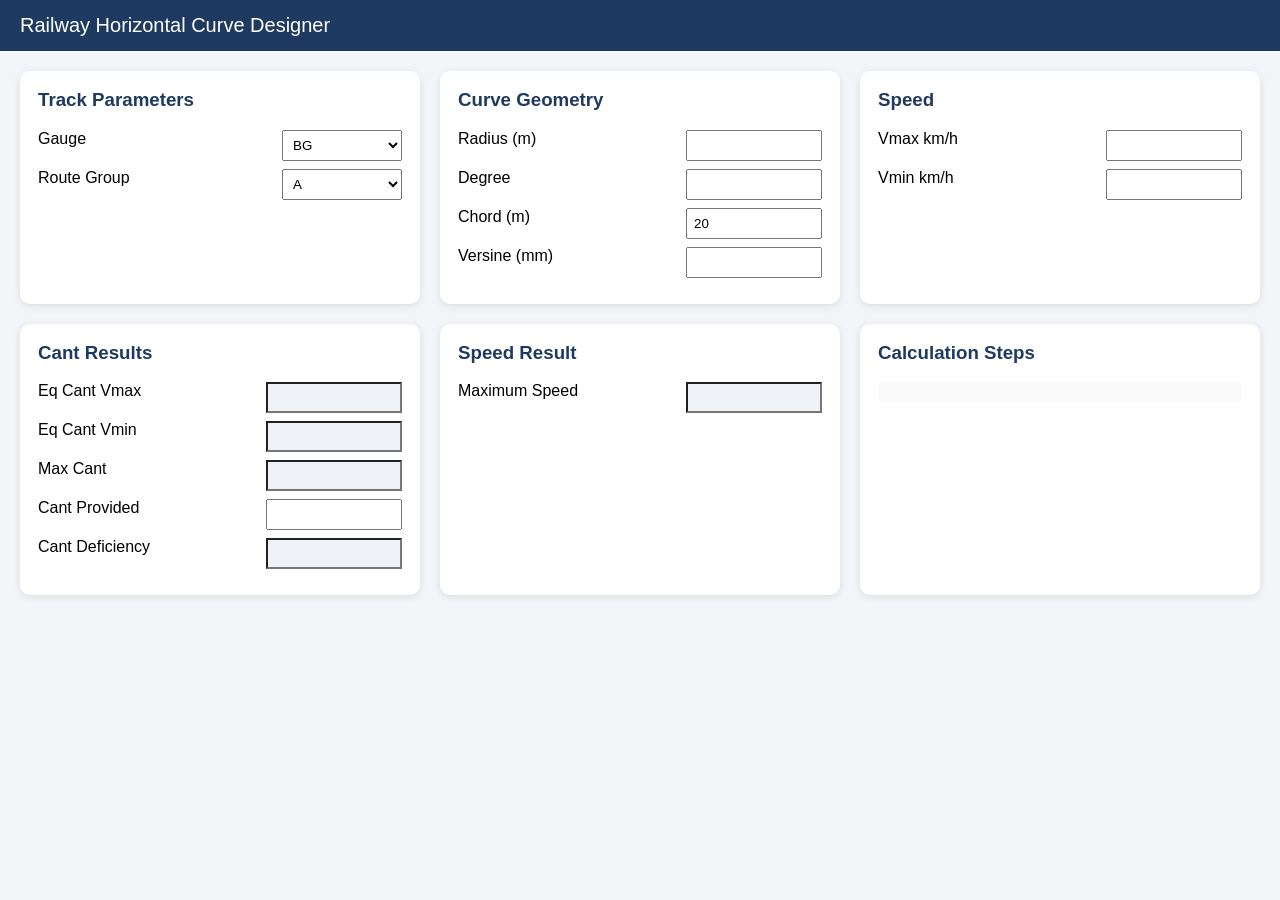
==== index.html @ 00f7ad14 "Update index.html" ====
<!DOCTYPE html>
<html>
<head>

<meta charset="UTF-8">
<meta name="viewport" content="width=device-width,initial-scale=1">

<title>Horizontal Curve Designer</title>

<style>

body{
font-family:Segoe UI,Arial;
background:#f3f5f9;
margin:0;
}

header{
background:#1f3a60;
color:white;
padding:14px 20px;
font-size:20px;
}

.container{
padding:20px;
display:grid;
grid-template-columns:repeat(auto-fit,minmax(320px,1fr));
gap:20px;
}

.card{
background:white;
padding:18px;
border-radius:10px;
box-shadow:0 2px 8px rgba(0,0,0,0.1);
}

h3{
margin-top:0;
color:#1f3a60;
}

.row{
display:flex;
justify-content:space-between;
margin-bottom:8px;
gap:10px;
}

input,select{
padding:6px;
width:120px;
}

input[readonly]{
background:#eef1f6;
}

.error{
color:#d63031;
font-size:13px;
}

.warning{
color:#e67e22;
font-size:13px;
}

.steps{
font-family:Consolas;
font-size:13px;
background:#fafafa;
padding:10px;
border-radius:6px;
white-space:pre-line;
}

</style>

</head>


<body>

<header>
Railway Horizontal Curve Designer
</header>

<div class="container">

<!-- INPUTS -->

<div class="card">

<h3>Track Parameters</h3>

<div class="row">
<label>Gauge</label>

<select id="gauge">
<option value="1750">BG</option>
<option value="1000">MG</option>
<option value="762">NG</option>
</select>
</div>

<div class="row">
<label>Route Group</label>

<select id="group">
<option>A</option>
<option>B</option>
<option>C</option>
<option>D</option>
<option>E</option>
</select>
</div>

</div>



<div class="card">

<h3>Curve Geometry</h3>

<div class="row">
<label>Radius (m)</label>
<input id="radius">
</div>

<div class="row">
<label>Degree</label>
<input id="degree">
</div>

<div class="row">
<label>Chord (m)</label>
<input id="chord" value="20">
</div>

<div class="row">
<label>Versine (mm)</label>
<input id="versine">
</div>

<div id="geometry_error" class="error"></div>

</div>



<div class="card">

<h3>Speed</h3>

<div class="row">
<label>Vmax km/h</label>
<input id="vmax">
</div>

<div class="row">
<label>Vmin km/h</label>
<input id="vmin">
</div>

</div>



<div class="card">

<h3>Cant Results</h3>

<div class="row">
<label>Eq Cant Vmax</label>
<input id="cant_vmax" readonly>
</div>

<div class="row">
<label>Eq Cant Vmin</label>
<input id="cant_vmin" readonly>
</div>

<div class="row">
<label>Max Cant</label>
<input id="cant_max" readonly>
</div>

<div class="row">
<label>Cant Provided</label>
<input id="cant_provided">
</div>

<div class="row">
<label>Cant Deficiency</label>
<input id="cant_def" readonly>
</div>

<div id="cant_warning" class="warning"></div>

</div>



<div class="card">

<h3>Speed Result</h3>

<div class="row">
<label>Maximum Speed</label>
<input id="speed" readonly>
</div>

</div>



<div class="card">

<h3>Calculation Steps</h3>

<div class="steps" id="steps"></div>

</div>


</div>



<script>


const fields=["radius","degree","versine","vmax","vmin","cant_provided"]

fields.forEach(id=>{

document.getElementById(id).addEventListener("input",calculate)

})


function calculate(){

let R=parseFloat(radius.value)
let V=parseFloat(versine.value)
let C=parseFloat(chord.value)
let vmax_val=parseFloat(vmax.value)
let vmin_val=parseFloat(vmin.value)
let gauge=parseFloat(gauge_select())
let group=document.getElementById("group").value

let step_text=""

geometry_error.innerHTML=""
cant_warning.innerHTML=""



if(!R && V){

R=(125*C*C)/V
radius.value=R.toFixed(2)

step_text+=`
Radius from versine

R = 125 C² / V
R = 125 × ${C}² / ${V}

R = ${R.toFixed(2)} m
`
}



if(R && !V){

V=(125*C*C)/R
versine.value=V.toFixed(2)

step_text+=`
Versine from radius

V = 125 C² / R

V = ${V.toFixed(2)} mm
`
}



if(R){

let D=1750/R
degree.value=D.toFixed(3)

step_text+=`

Degree of curve

D = 1750 / R

D = ${D.toFixed(3)}°
`

}



if(R && vmax_val){

let cant1=(vmax_val*vmax_val*gauge)/(127*R)

cant_vmax.value=cant1.toFixed(2)

step_text+=`

Cant for Vmax

C = V²G / 127R

C = (${vmax_val}² × ${gauge}) / (127 × ${R})

C = ${cant1.toFixed(2)} mm
`

}



if(R && vmin_val){

let cant2=(vmin_val*vmin_val*gauge)/(127*R)

cant_vmin.value=cant2.toFixed(2)

}



let maxcant=(group=="A"||group=="B")?185:165

cant_max.value=maxcant



let provided=parseFloat(cant_provided.value)

if(provided){

let deficiency=(cant_vmax.value-provided)

cant_def.value=deficiency.toFixed(2)

if(deficiency>100){

cant_warning.innerHTML="Cant deficiency exceeds 100 mm"

}

}



if(R && provided){

let speed_calc=Math.sqrt((provided+100)*R*0.27)

speed.value=speed_calc.toFixed(2)

}



steps.innerText=step_text

}



function gauge_select(){

return document.getElementById("gauge").value

}

</script>


</body>
</html>
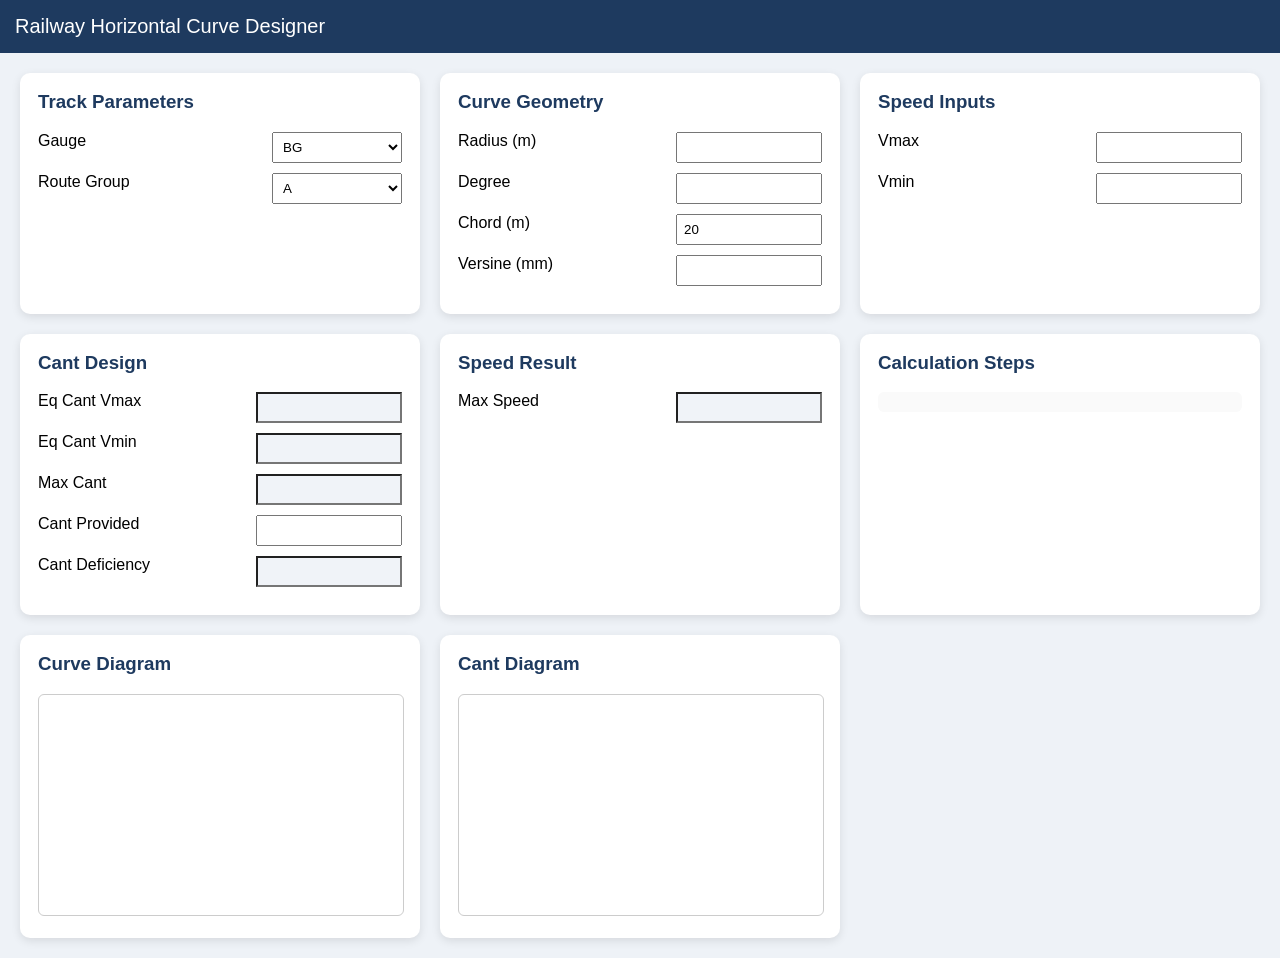
==== commit e5eb56ae: "Update index.html" ====
--- a/index.html
+++ b/index.html
@@ -1,5 +1,6 @@
 <!DOCTYPE html>
 <html>
+
 <head>
 
 <meta charset="UTF-8">
@@ -11,21 +12,21 @@
 
 body{
 font-family:Segoe UI,Arial;
-background:#f3f5f9;
 margin:0;
+background:#eef2f7;
 }
 
 header{
-background:#1f3a60;
+background:#1e3a5f;
 color:white;
-padding:14px 20px;
+padding:15px;
 font-size:20px;
 }
 
 .container{
 padding:20px;
 display:grid;
-grid-template-columns:repeat(auto-fit,minmax(320px,1fr));
+grid-template-columns:repeat(auto-fit,minmax(340px,1fr));
 gap:20px;
 }
 
@@ -33,28 +34,28 @@
 background:white;
 padding:18px;
 border-radius:10px;
-box-shadow:0 2px 8px rgba(0,0,0,0.1);
+box-shadow:0 3px 10px rgba(0,0,0,0.1);
 }
 
 h3{
 margin-top:0;
-color:#1f3a60;
+color:#1e3a5f;
 }
 
 .row{
 display:flex;
 justify-content:space-between;
-margin-bottom:8px;
+margin-bottom:10px;
 gap:10px;
 }
 
 input,select{
 padding:6px;
-width:120px;
+width:130px;
 }
 
 input[readonly]{
-background:#eef1f6;
+background:#f0f3f8;
 }
 
 .error{
@@ -68,18 +69,24 @@
 }
 
 .steps{
-font-family:Consolas;
-font-size:13px;
 background:#fafafa;
 padding:10px;
 border-radius:6px;
+font-family:Consolas;
+font-size:13px;
 white-space:pre-line;
 }
 
+canvas{
+width:100%;
+height:220px;
+border:1px solid #ccc;
+border-radius:6px;
+}
+
 </style>
 
 </head>
-
 
 <body>
 
@@ -89,7 +96,7 @@
 
 <div class="container">
 
-<!-- INPUTS -->
+<!-- PARAMETERS -->
 
 <div class="card">
 
@@ -97,7 +104,6 @@
 
 <div class="row">
 <label>Gauge</label>
-
 <select id="gauge">
 <option value="1750">BG</option>
 <option value="1000">MG</option>
@@ -107,7 +113,6 @@
 
 <div class="row">
 <label>Route Group</label>
-
 <select id="group">
 <option>A</option>
 <option>B</option>
@@ -120,6 +125,7 @@
 </div>
 
 
+<!-- GEOMETRY -->
 
 <div class="card">
 
@@ -150,28 +156,30 @@
 </div>
 
 
-
-<div class="card">
-
-<h3>Speed</h3>
-
-<div class="row">
-<label>Vmax km/h</label>
+<!-- SPEED -->
+
+<div class="card">
+
+<h3>Speed Inputs</h3>
+
+<div class="row">
+<label>Vmax</label>
 <input id="vmax">
 </div>
 
 <div class="row">
-<label>Vmin km/h</label>
+<label>Vmin</label>
 <input id="vmin">
 </div>
 
 </div>
 
 
-
-<div class="card">
-
-<h3>Cant Results</h3>
+<!-- CANT -->
+
+<div class="card">
+
+<h3>Cant Design</h3>
 
 <div class="row">
 <label>Eq Cant Vmax</label>
@@ -203,42 +211,62 @@
 </div>
 
 
+<!-- SPEED RESULT -->
 
 <div class="card">
 
 <h3>Speed Result</h3>
 
 <div class="row">
-<label>Maximum Speed</label>
+<label>Max Speed</label>
 <input id="speed" readonly>
 </div>
 
 </div>
 
 
+<!-- STEPS -->
 
 <div class="card">
 
 <h3>Calculation Steps</h3>
 
-<div class="steps" id="steps"></div>
-
-</div>
-
-
-</div>
-
+<div id="steps" class="steps"></div>
+
+</div>
+
+
+<!-- CURVE GRAPH -->
+
+<div class="card">
+
+<h3>Curve Diagram</h3>
+
+<canvas id="curveChart"></canvas>
+
+</div>
+
+
+<!-- CANT GRAPH -->
+
+<div class="card">
+
+<h3>Cant Diagram</h3>
+
+<canvas id="cantChart"></canvas>
+
+</div>
+
+
+</div>
 
 
 <script>
 
-
-const fields=["radius","degree","versine","vmax","vmin","cant_provided"]
-
-fields.forEach(id=>{
-
+const inputs=["radius","degree","versine","vmax","vmin","cant_provided"]
+
+inputs.forEach(id=>{
 document.getElementById(id).addEventListener("input",calculate)
-
 })
 
 
@@ -249,110 +277,97 @@
 let C=parseFloat(chord.value)
 let vmax_val=parseFloat(vmax.value)
 let vmin_val=parseFloat(vmin.value)
-let gauge=parseFloat(gauge_select())
-let group=document.getElementById("group").value
-
-let step_text=""
+
+let G=parseFloat(gauge.value)
+let group_val=group.value
+
+let steps_txt=""
 
 geometry_error.innerHTML=""
 cant_warning.innerHTML=""
 
 
+/* radius from versine */
 
 if(!R && V){
 
 R=(125*C*C)/V
 radius.value=R.toFixed(2)
 
-step_text+=`
-Radius from versine
-
+steps_txt+=`
 R = 125 C² / V
 R = 125 × ${C}² / ${V}
-
 R = ${R.toFixed(2)} m
 `
-}
-
-
+
+}
+
+
+/* versine */
 
 if(R && !V){
 
 V=(125*C*C)/R
 versine.value=V.toFixed(2)
 
-step_text+=`
-Versine from radius
+steps_txt+=`
 
 V = 125 C² / R
-
 V = ${V.toFixed(2)} mm
 `
-}
-
-
+
+}
+
+
+/* degree */
 
 if(R){
 
 let D=1750/R
 degree.value=D.toFixed(3)
 
-step_text+=`
-
-Degree of curve
-
-D = 1750 / R
-
-D = ${D.toFixed(3)}°
-`
-
-}
-
-
+}
+
+
+/* cant */
 
 if(R && vmax_val){
 
-let cant1=(vmax_val*vmax_val*gauge)/(127*R)
+let cant1=(vmax_val*vmax_val*G)/(127*R)
 
 cant_vmax.value=cant1.toFixed(2)
 
-step_text+=`
-
-Cant for Vmax
+steps_txt+=`
 
 C = V²G / 127R
-
-C = (${vmax_val}² × ${gauge}) / (127 × ${R})
-
+C = (${vmax_val}² × ${G}) / (127 × ${R})
 C = ${cant1.toFixed(2)} mm
 `
 
 }
 
 
-
 if(R && vmin_val){
 
-let cant2=(vmin_val*vmin_val*gauge)/(127*R)
-
+let cant2=(vmin_val*vmin_val*G)/(127*R)
 cant_vmin.value=cant2.toFixed(2)
 
 }
 
 
-
-let maxcant=(group=="A"||group=="B")?185:165
-
+/* max cant */
+
+let maxcant=(group_val=="A"||group_val=="B")?185:165
 cant_max.value=maxcant
 
 
+/* cant deficiency */
 
 let provided=parseFloat(cant_provided.value)
 
 if(provided){
 
-let deficiency=(cant_vmax.value-provided)
-
+let deficiency=cant_vmax.value-provided
 cant_def.value=deficiency.toFixed(2)
 
 if(deficiency>100){
@@ -364,31 +379,67 @@
 }
 
 
+/* speed */
 
 if(R && provided){
 
-let speed_calc=Math.sqrt((provided+100)*R*0.27)
-
-speed.value=speed_calc.toFixed(2)
-
-}
-
-
-
-steps.innerText=step_text
-
-}
-
-
-
-function gauge_select(){
-
-return document.getElementById("gauge").value
+let sp=Math.sqrt((provided+100)*R*0.27)
+speed.value=sp.toFixed(2)
+
+}
+
+
+steps.innerText=steps_txt
+
+drawCurve()
+drawCant()
+
+}
+
+
+/* curve diagram */
+
+function drawCurve(){
+
+let canvas=document.getElementById("curveChart")
+let ctx=canvas.getContext("2d")
+
+ctx.clearRect(0,0,canvas.width,canvas.height)
+
+ctx.beginPath()
+
+ctx.moveTo(10,150)
+ctx.lineTo(120,150)
+ctx.quadraticCurveTo(220,20,340,150)
+ctx.lineTo(460,150)
+
+ctx.stroke()
+
+}
+
+
+/* cant graph */
+
+function drawCant(){
+
+let canvas=document.getElementById("cantChart")
+let ctx=canvas.getContext("2d")
+
+ctx.clearRect(0,0,canvas.width,canvas.height)
+
+ctx.beginPath()
+
+ctx.moveTo(10,170)
+ctx.lineTo(200,40)
+ctx.lineTo(400,40)
+ctx.lineTo(580,170)
+
+ctx.stroke()
 
 }
 
 </script>
 
-
 </body>
+
 </html>
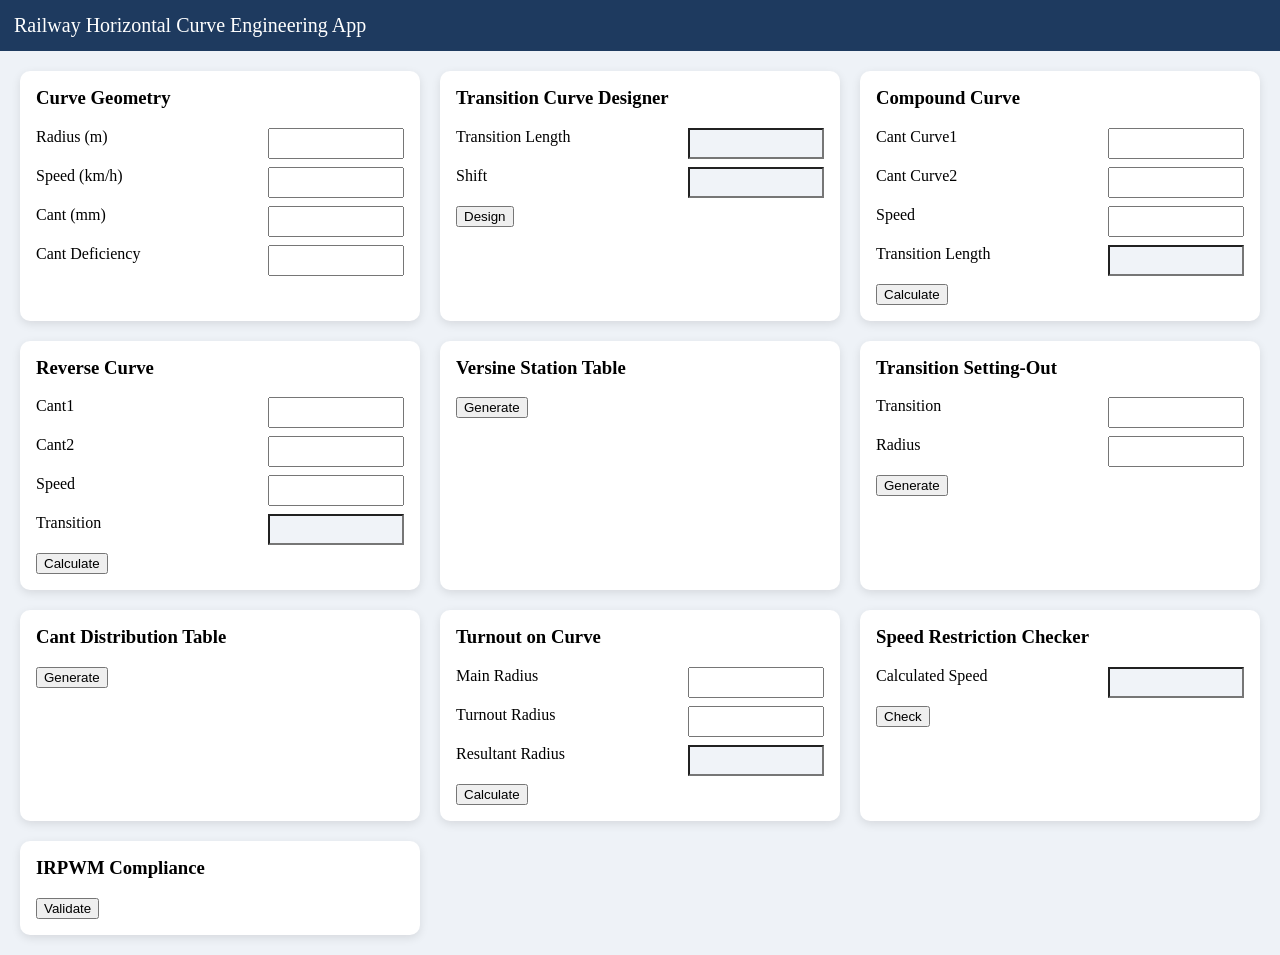
==== commit d04f028f: "Update index.html" ====
--- a/index.html
+++ b/index.html
@@ -1,17 +1,16 @@
 <!DOCTYPE html>
 <html>
-
 <head>
 
 <meta charset="UTF-8">
 <meta name="viewport" content="width=device-width,initial-scale=1">
 
-<title>Horizontal Curve Designer</title>
+<title>Horizontal Curve Engineering Tool</title>
 
 <style>
 
 body{
-font-family:Segoe UI,Arial;
+font-family:Segoe UI;
 margin:0;
 background:#eef2f7;
 }
@@ -19,7 +18,7 @@
 header{
 background:#1e3a5f;
 color:white;
-padding:15px;
+padding:14px;
 font-size:20px;
 }
 
@@ -32,98 +31,59 @@
 
 .card{
 background:white;
-padding:18px;
+padding:16px;
 border-radius:10px;
 box-shadow:0 3px 10px rgba(0,0,0,0.1);
 }
 
 h3{
 margin-top:0;
-color:#1e3a5f;
 }
 
 .row{
 display:flex;
 justify-content:space-between;
-margin-bottom:10px;
-gap:10px;
-}
-
-input,select{
+margin-bottom:8px;
+}
+
+input{
 padding:6px;
-width:130px;
+width:120px;
 }
 
 input[readonly]{
 background:#f0f3f8;
 }
 
+table{
+width:100%;
+border-collapse:collapse;
+font-size:13px;
+}
+
+td,th{
+border:1px solid #ccc;
+padding:4px;
+text-align:center;
+}
+
 .error{
-color:#d63031;
+color:red;
 font-size:13px;
 }
 
-.warning{
-color:#e67e22;
-font-size:13px;
-}
-
-.steps{
-background:#fafafa;
-padding:10px;
-border-radius:6px;
-font-family:Consolas;
-font-size:13px;
-white-space:pre-line;
-}
-
-canvas{
-width:100%;
-height:220px;
-border:1px solid #ccc;
-border-radius:6px;
-}
-
 </style>
 
 </head>
 
+
 <body>
 
 <header>
-Railway Horizontal Curve Designer
+Railway Horizontal Curve Engineering App
 </header>
 
 <div class="container">
-
-<!-- PARAMETERS -->
-
-<div class="card">
-
-<h3>Track Parameters</h3>
-
-<div class="row">
-<label>Gauge</label>
-<select id="gauge">
-<option value="1750">BG</option>
-<option value="1000">MG</option>
-<option value="762">NG</option>
-</select>
-</div>
-
-<div class="row">
-<label>Route Group</label>
-<select id="group">
-<option>A</option>
-<option>B</option>
-<option>C</option>
-<option>D</option>
-<option>E</option>
-</select>
-</div>
-
-</div>
-
 
 <!-- GEOMETRY -->
 
@@ -137,309 +97,378 @@
 </div>
 
 <div class="row">
-<label>Degree</label>
-<input id="degree">
-</div>
-
-<div class="row">
-<label>Chord (m)</label>
-<input id="chord" value="20">
-</div>
-
-<div class="row">
-<label>Versine (mm)</label>
-<input id="versine">
-</div>
-
-<div id="geometry_error" class="error"></div>
-
-</div>
-
-
-<!-- SPEED -->
-
-<div class="card">
-
-<h3>Speed Inputs</h3>
-
-<div class="row">
-<label>Vmax</label>
-<input id="vmax">
-</div>
-
-<div class="row">
-<label>Vmin</label>
-<input id="vmin">
-</div>
-
-</div>
-
-
-<!-- CANT -->
-
-<div class="card">
-
-<h3>Cant Design</h3>
-
-<div class="row">
-<label>Eq Cant Vmax</label>
-<input id="cant_vmax" readonly>
-</div>
-
-<div class="row">
-<label>Eq Cant Vmin</label>
-<input id="cant_vmin" readonly>
-</div>
-
-<div class="row">
-<label>Max Cant</label>
-<input id="cant_max" readonly>
-</div>
-
-<div class="row">
-<label>Cant Provided</label>
-<input id="cant_provided">
+<label>Speed (km/h)</label>
+<input id="speed">
+</div>
+
+<div class="row">
+<label>Cant (mm)</label>
+<input id="cant">
 </div>
 
 <div class="row">
 <label>Cant Deficiency</label>
-<input id="cant_def" readonly>
-</div>
-
-<div id="cant_warning" class="warning"></div>
-
-</div>
-
-
-<!-- SPEED RESULT -->
-
-<div class="card">
-
-<h3>Speed Result</h3>
-
-<div class="row">
-<label>Max Speed</label>
-<input id="speed" readonly>
-</div>
-
-</div>
-
-
-<!-- STEPS -->
-
-<div class="card">
-
-<h3>Calculation Steps</h3>
-
-<div id="steps" class="steps"></div>
-
-</div>
-
-
-<!-- CURVE GRAPH -->
-
-<div class="card">
-
-<h3>Curve Diagram</h3>
-
-<canvas id="curveChart"></canvas>
-
-</div>
-
-
-<!-- CANT GRAPH -->
-
-<div class="card">
-
-<h3>Cant Diagram</h3>
-
-<canvas id="cantChart"></canvas>
-
-</div>
-
-
-</div>
+<input id="cd">
+</div>
+
+</div>
+
+
+<!-- TRANSITION DESIGN -->
+
+<div class="card">
+
+<h3>Transition Curve Designer</h3>
+
+<div class="row">
+<label>Transition Length</label>
+<input id="transition" readonly>
+</div>
+
+<div class="row">
+<label>Shift</label>
+<input id="shift" readonly>
+</div>
+
+<button onclick="transitionDesign()">Design</button>
+
+</div>
+
+
+<!-- COMPOUND CURVE -->
+
+<div class="card">
+
+<h3>Compound Curve</h3>
+
+<div class="row">
+<label>Cant Curve1</label>
+<input id="ca1">
+</div>
+
+<div class="row">
+<label>Cant Curve2</label>
+<input id="ca2">
+</div>
+
+<div class="row">
+<label>Speed</label>
+<input id="vm">
+</div>
+
+<div class="row">
+<label>Transition Length</label>
+<input id="compound_L" readonly>
+</div>
+
+<button onclick="compoundCurve()">Calculate</button>
+
+</div>
+
+
+<!-- REVERSE CURVE -->
+
+<div class="card">
+
+<h3>Reverse Curve</h3>
+
+<div class="row">
+<label>Cant1</label>
+<input id="rc1">
+</div>
+
+<div class="row">
+<label>Cant2</label>
+<input id="rc2">
+</div>
+
+<div class="row">
+<label>Speed</label>
+<input id="rvm">
+</div>
+
+<div class="row">
+<label>Transition</label>
+<input id="reverse_L" readonly>
+</div>
+
+<button onclick="reverseCurve()">Calculate</button>
+
+</div>
+
+
+<!-- VERSINE TABLE -->
+
+<div class="card">
+
+<h3>Versine Station Table</h3>
+
+<button onclick="versineTable()">Generate</button>
+
+<div id="versineTable"></div>
+
+</div>
+
+
+<!-- TRANSITION OFFSETS -->
+
+<div class="card">
+
+<h3>Transition Setting-Out</h3>
+
+<div class="row">
+<label>Transition</label>
+<input id="tL">
+</div>
+
+<div class="row">
+<label>Radius</label>
+<input id="tR">
+</div>
+
+<button onclick="transitionOffsets()">Generate</button>
+
+<div id="offsetTable"></div>
+
+</div>
+
+
+<!-- CANT DISTRIBUTION -->
+
+<div class="card">
+
+<h3>Cant Distribution Table</h3>
+
+<button onclick="cantDistribution()">Generate</button>
+
+<div id="cantTable"></div>
+
+</div>
+
+
+<!-- TURNOUT ON CURVE -->
+
+<div class="card">
+
+<h3>Turnout on Curve</h3>
+
+<div class="row">
+<label>Main Radius</label>
+<input id="mr">
+</div>
+
+<div class="row">
+<label>Turnout Radius</label>
+<input id="tr">
+</div>
+
+<div class="row">
+<label>Resultant Radius</label>
+<input id="resRadius" readonly>
+</div>
+
+<button onclick="turnoutCalc()">Calculate</button>
+
+</div>
+
+
+<!-- SPEED CHECK -->
+
+<div class="card">
+
+<h3>Speed Restriction Checker</h3>
+
+<div class="row">
+<label>Calculated Speed</label>
+<input id="speedCheck" readonly>
+</div>
+
+<div id="speedWarn" class="error"></div>
+
+<button onclick="speedCheck()">Check</button>
+
+</div>
+
+
+<!-- IRPWM VALIDATION -->
+
+<div class="card">
+
+<h3>IRPWM Compliance</h3>
+
+<div id="irpwm"></div>
+
+<button onclick="validateIRPWM()">Validate</button>
+
+</div>
+
+
+</div>
+
 
 
 <script>
 
-const inputs=["radius","degree","versine","vmax","vmin","cant_provided"]
-
-inputs.forEach(id=>{
-document.getElementById(id).addEventListener("input",calculate)
-})
-
-
-function calculate(){
+
+function transitionDesign(){
 
 let R=parseFloat(radius.value)
-let V=parseFloat(versine.value)
-let C=parseFloat(chord.value)
-let vmax_val=parseFloat(vmax.value)
-let vmin_val=parseFloat(vmin.value)
-
-let G=parseFloat(gauge.value)
-let group_val=group.value
-
-let steps_txt=""
-
-geometry_error.innerHTML=""
-cant_warning.innerHTML=""
-
-
-/* radius from versine */
-
-if(!R && V){
-
-R=(125*C*C)/V
-radius.value=R.toFixed(2)
-
-steps_txt+=`
-R = 125 C² / V
-R = 125 × ${C}² / ${V}
-R = ${R.toFixed(2)} m
-`
-
-}
-
-
-/* versine */
-
-if(R && !V){
-
-V=(125*C*C)/R
-versine.value=V.toFixed(2)
-
-steps_txt+=`
-
-V = 125 C² / R
-V = ${V.toFixed(2)} mm
-`
-
-}
-
-
-/* degree */
-
-if(R){
-
-let D=1750/R
-degree.value=D.toFixed(3)
-
-}
-
-
-/* cant */
-
-if(R && vmax_val){
-
-let cant1=(vmax_val*vmax_val*G)/(127*R)
-
-cant_vmax.value=cant1.toFixed(2)
-
-steps_txt+=`
-
-C = V²G / 127R
-C = (${vmax_val}² × ${G}) / (127 × ${R})
-C = ${cant1.toFixed(2)} mm
-`
-
-}
-
-
-if(R && vmin_val){
-
-let cant2=(vmin_val*vmin_val*G)/(127*R)
-cant_vmin.value=cant2.toFixed(2)
-
-}
-
-
-/* max cant */
-
-let maxcant=(group_val=="A"||group_val=="B")?185:165
-cant_max.value=maxcant
-
-
-/* cant deficiency */
-
-let provided=parseFloat(cant_provided.value)
-
-if(provided){
-
-let deficiency=cant_vmax.value-provided
-cant_def.value=deficiency.toFixed(2)
-
-if(deficiency>100){
-
-cant_warning.innerHTML="Cant deficiency exceeds 100 mm"
-
-}
-
-}
-
-
-/* speed */
-
-if(R && provided){
-
-let sp=Math.sqrt((provided+100)*R*0.27)
-speed.value=sp.toFixed(2)
-
-}
-
-
-steps.innerText=steps_txt
-
-drawCurve()
-drawCant()
-
-}
-
-
-/* curve diagram */
-
-function drawCurve(){
-
-let canvas=document.getElementById("curveChart")
-let ctx=canvas.getContext("2d")
-
-ctx.clearRect(0,0,canvas.width,canvas.height)
-
-ctx.beginPath()
-
-ctx.moveTo(10,150)
-ctx.lineTo(120,150)
-ctx.quadraticCurveTo(220,20,340,150)
-ctx.lineTo(460,150)
-
-ctx.stroke()
-
-}
-
-
-/* cant graph */
-
-function drawCant(){
-
-let canvas=document.getElementById("cantChart")
-let ctx=canvas.getContext("2d")
-
-ctx.clearRect(0,0,canvas.width,canvas.height)
-
-ctx.beginPath()
-
-ctx.moveTo(10,170)
-ctx.lineTo(200,40)
-ctx.lineTo(400,40)
-ctx.lineTo(580,170)
-
-ctx.stroke()
+let Ca=parseFloat(cant.value)
+let Cd=parseFloat(cd.value)
+let Vm=parseFloat(speed.value)
+
+let L1=0.0056*Ca*Vm
+let L2=0.0056*Cd*Vm
+let L3=0.72*Ca
+
+let L=Math.max(L1,L2,L3)
+
+transition.value=L.toFixed(2)
+
+let S=(L*L)/(24*R)
+
+shift.value=S.toFixed(3)
+
+}
+
+
+
+function compoundCurve(){
+
+let L=0.0056*(ca1.value-ca2.value)*vm.value
+
+compound_L.value=Math.abs(L).toFixed(2)
+
+}
+
+
+
+function reverseCurve(){
+
+let L=0.0056*(parseFloat(rc1.value)+parseFloat(rc2.value))*parseFloat(rvm.value)
+
+reverse_L.value=L.toFixed(2)
+
+}
+
+
+
+function versineTable(){
+
+let R=parseFloat(radius.value)
+
+let html="<table><tr><th>Station</th><th>Versine mm</th></tr>"
+
+for(let i=10;i<=200;i+=10){
+
+let v=(1000*(20*20))/(8*R)
+
+html+="<tr><td>"+i+"</td><td>"+v.toFixed(2)+"</td></tr>"
+
+}
+
+html+="</table>"
+
+versineTable.innerHTML=html
+
+}
+
+
+
+function transitionOffsets(){
+
+let L=parseFloat(tL.value)
+let R=parseFloat(tR.value)
+
+let html="<table><tr><th>X</th><th>Offset</th></tr>"
+
+for(let x=5;x<=L;x+=5){
+
+let y=(x*x*x)/(6*R*L)
+
+html+="<tr><td>"+x+"</td><td>"+y.toFixed(3)+"</td></tr>"
+
+}
+
+html+="</table>"
+
+offsetTable.innerHTML=html
+
+}
+
+
+
+function cantDistribution(){
+
+let html="<table><tr><th>Station</th><th>Cant</th></tr>"
+
+let L=parseFloat(transition.value)
+let C=parseFloat(cant.value)
+
+for(let i=0;i<=L;i+=5){
+
+let val=(C/L)*i
+
+html+="<tr><td>"+i+"</td><td>"+val.toFixed(2)+"</td></tr>"
+
+}
+
+html+="</table>"
+
+cantTable.innerHTML=html
+
+}
+
+
+
+function turnoutCalc(){
+
+let r=(mr.value*tr.value)/(parseFloat(mr.value)+parseFloat(tr.value))
+
+resRadius.value=r.toFixed(2)
+
+}
+
+
+
+function speedCheck(){
+
+let R=parseFloat(radius.value)
+let C=parseFloat(cant.value)
+
+let sp=Math.sqrt((C+100)*R*0.27)
+
+speedCheck.value=sp.toFixed(2)
+
+if(sp>130)
+
+speedWarn.innerHTML="Speed exceeds 130 km/h"
+
+else
+
+speedWarn.innerHTML="Speed OK"
+
+}
+
+
+
+function validateIRPWM(){
+
+let txt=""
+
+if(cant.value>185)
+
+txt+="Cant exceeds IRPWM limit<br>"
+
+if(cd.value>100)
+
+txt+="Cant deficiency above standard<br>"
+
+irpwm.innerHTML=txt
 
 }
 
 </script>
 
 </body>
-
 </html>
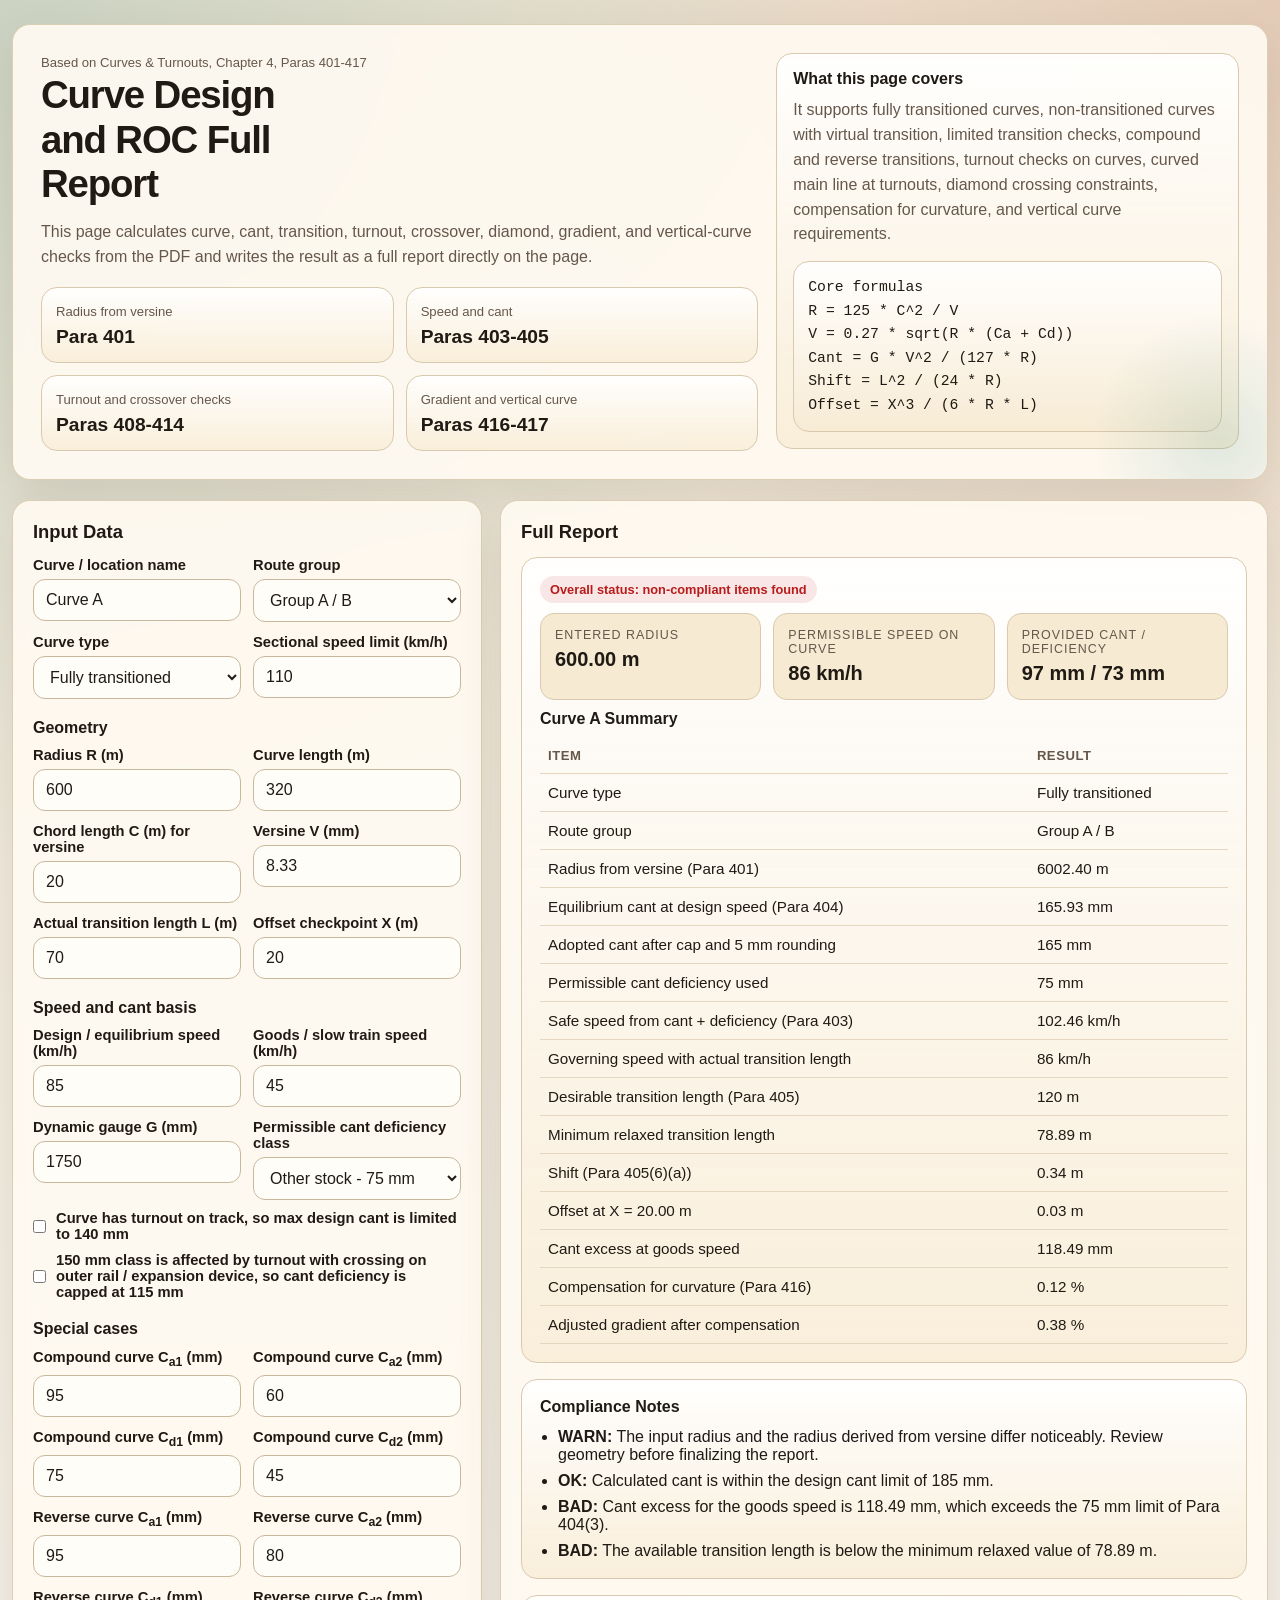
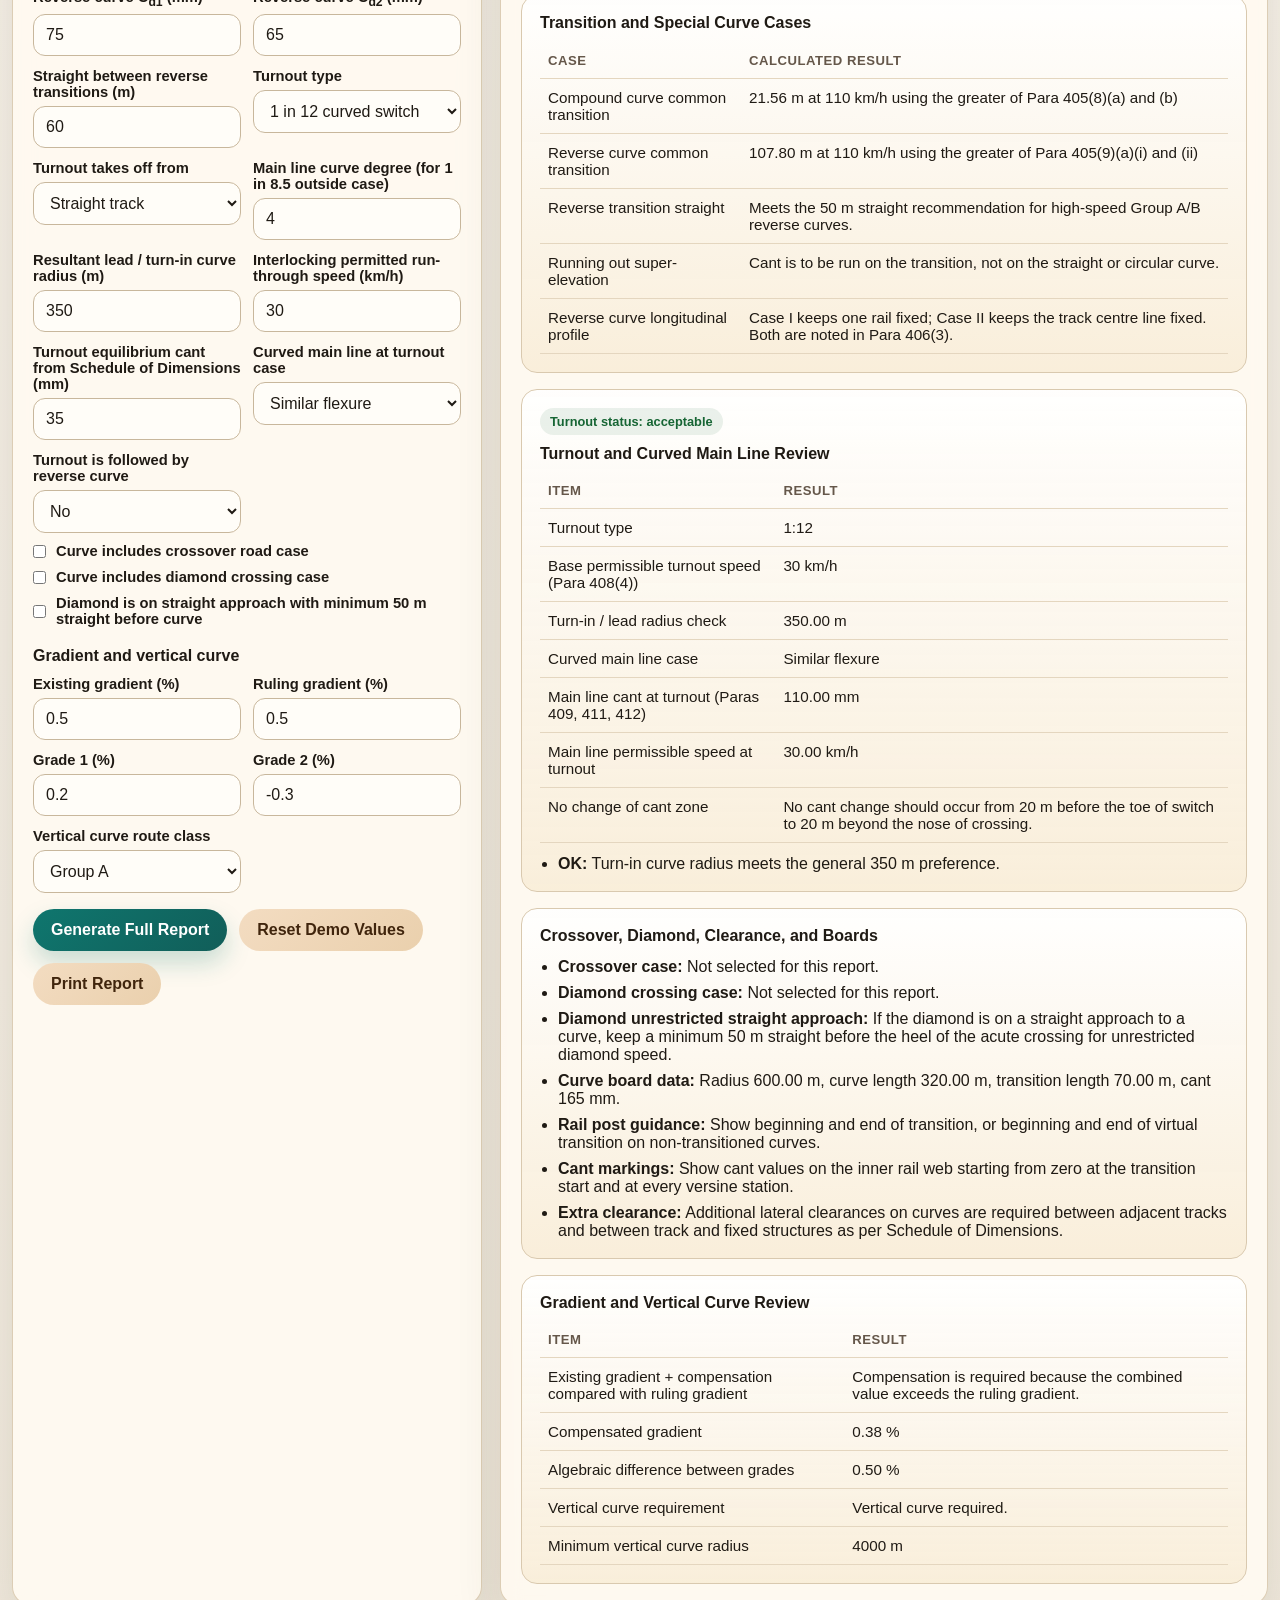
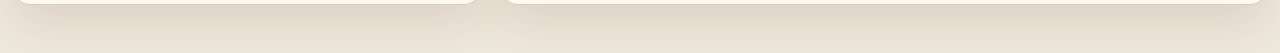
==== commit 25d002ad: "Update index.html" ====
--- a/index.html
+++ b/index.html
@@ -1,474 +1,1074 @@
 <!DOCTYPE html>
-<html>
+<html lang="en">
 <head>
-
-<meta charset="UTF-8">
-<meta name="viewport" content="width=device-width,initial-scale=1">
-
-<title>Horizontal Curve Engineering Tool</title>
-
-<style>
-
-body{
-font-family:Segoe UI;
-margin:0;
-background:#eef2f7;
-}
-
-header{
-background:#1e3a5f;
-color:white;
-padding:14px;
-font-size:20px;
-}
-
-.container{
-padding:20px;
-display:grid;
-grid-template-columns:repeat(auto-fit,minmax(340px,1fr));
-gap:20px;
-}
-
-.card{
-background:white;
-padding:16px;
-border-radius:10px;
-box-shadow:0 3px 10px rgba(0,0,0,0.1);
-}
-
-h3{
-margin-top:0;
-}
-
-.row{
-display:flex;
-justify-content:space-between;
-margin-bottom:8px;
-}
-
-input{
-padding:6px;
-width:120px;
-}
-
-input[readonly]{
-background:#f0f3f8;
-}
-
-table{
-width:100%;
-border-collapse:collapse;
-font-size:13px;
-}
-
-td,th{
-border:1px solid #ccc;
-padding:4px;
-text-align:center;
-}
-
-.error{
-color:red;
-font-size:13px;
-}
-
-</style>
-
+  <meta charset="UTF-8">
+  <meta name="viewport" content="width=device-width, initial-scale=1.0">
+  <title>Curve Design and ROC Report</title>
+  <style>
+    :root {
+      --bg: #f4efe6;
+      --panel: #fffaf1;
+      --panel-strong: #f7ead2;
+      --ink: #1f1a14;
+      --muted: #65574a;
+      --accent: #0f766e;
+      --accent-2: #9a3412;
+      --border: #d9c9af;
+      --good: #166534;
+      --warn: #b45309;
+      --bad: #b91c1c;
+      --shadow: 0 18px 45px rgba(75, 55, 25, 0.12);
+      --radius: 18px;
+      --mono: "Consolas", "Courier New", monospace;
+      --sans: "Segoe UI", Tahoma, Geneva, Verdana, sans-serif;
+    }
+
+    * {
+      box-sizing: border-box;
+    }
+
+    body {
+      margin: 0;
+      font-family: var(--sans);
+      color: var(--ink);
+      background:
+        radial-gradient(circle at top left, rgba(15, 118, 110, 0.16), transparent 25%),
+        radial-gradient(circle at top right, rgba(154, 52, 18, 0.14), transparent 22%),
+        linear-gradient(180deg, #efe4d2 0%, var(--bg) 48%, #efe8dc 100%);
+      min-height: 100vh;
+    }
+
+    .wrap {
+      width: min(1320px, calc(100% - 24px));
+      margin: 24px auto 48px;
+    }
+
+    .hero,
+    .panel {
+      background: rgba(255, 250, 241, 0.92);
+      border: 1px solid rgba(217, 201, 175, 0.9);
+      border-radius: var(--radius);
+      box-shadow: var(--shadow);
+      backdrop-filter: blur(10px);
+    }
+
+    .hero {
+      padding: 28px;
+      margin-bottom: 20px;
+      overflow: hidden;
+      position: relative;
+    }
+
+    .hero::after {
+      content: "";
+      position: absolute;
+      inset: auto -80px -90px auto;
+      width: 260px;
+      height: 260px;
+      border-radius: 50%;
+      background: radial-gradient(circle, rgba(15, 118, 110, 0.12), transparent 68%);
+    }
+
+    h1,
+    h2,
+    h3 {
+      margin: 0;
+      line-height: 1.15;
+    }
+
+    h1 {
+      font-size: clamp(2rem, 3vw, 3.4rem);
+      letter-spacing: -0.03em;
+      max-width: 12ch;
+    }
+
+    h2 {
+      font-size: 1.15rem;
+      margin-bottom: 14px;
+    }
+
+    h3 {
+      font-size: 1rem;
+      margin-bottom: 10px;
+    }
+
+    p {
+      margin: 0;
+      color: var(--muted);
+      line-height: 1.55;
+    }
+
+    .hero-grid,
+    .layout {
+      display: grid;
+      gap: 18px;
+    }
+
+    .hero-grid {
+      grid-template-columns: 1.55fr 1fr;
+      align-items: start;
+    }
+
+    .layout {
+      grid-template-columns: minmax(360px, 470px) minmax(0, 1fr);
+    }
+
+    .stats,
+    .grid,
+    .inline-grid {
+      display: grid;
+      gap: 12px;
+    }
+
+    .stats {
+      grid-template-columns: repeat(2, minmax(0, 1fr));
+      margin-top: 18px;
+    }
+
+    .stat,
+    .callout,
+    .report-card,
+    .formula {
+      border: 1px solid var(--border);
+      border-radius: 16px;
+      background: linear-gradient(180deg, rgba(255, 255, 255, 0.88), rgba(247, 234, 210, 0.74));
+    }
+
+    .stat {
+      padding: 14px;
+    }
+
+    .stat strong {
+      display: block;
+      font-size: 1.2rem;
+      color: var(--ink);
+      margin-top: 6px;
+    }
+
+    .callout {
+      padding: 16px;
+    }
+
+    .panel {
+      padding: 20px;
+    }
+
+    .grid {
+      grid-template-columns: repeat(2, minmax(0, 1fr));
+    }
+
+    .inline-grid {
+      grid-template-columns: repeat(3, minmax(0, 1fr));
+    }
+
+    .field {
+      display: flex;
+      flex-direction: column;
+      gap: 6px;
+    }
+
+    label {
+      font-size: 0.92rem;
+      font-weight: 600;
+    }
+
+    .hint {
+      font-size: 0.82rem;
+      color: var(--muted);
+    }
+
+    input,
+    select {
+      width: 100%;
+      border: 1px solid #c8b79c;
+      border-radius: 12px;
+      padding: 11px 12px;
+      background: #fffdf8;
+      color: var(--ink);
+      font: inherit;
+    }
+
+    input:focus,
+    select:focus {
+      outline: 2px solid rgba(15, 118, 110, 0.22);
+      border-color: var(--accent);
+    }
+
+    .checkbox {
+      display: flex;
+      align-items: center;
+      gap: 10px;
+      margin-top: 10px;
+    }
+
+    .checkbox input {
+      width: auto;
+      margin: 0;
+    }
+
+    .actions {
+      display: flex;
+      gap: 12px;
+      flex-wrap: wrap;
+      margin-top: 16px;
+    }
+
+    button {
+      border: 0;
+      border-radius: 999px;
+      padding: 12px 18px;
+      font: inherit;
+      font-weight: 700;
+      cursor: pointer;
+      transition: transform 0.2s ease, box-shadow 0.2s ease;
+    }
+
+    button:hover {
+      transform: translateY(-1px);
+    }
+
+    .primary {
+      background: linear-gradient(135deg, var(--accent), #115e59);
+      color: white;
+      box-shadow: 0 12px 24px rgba(15, 118, 110, 0.22);
+    }
+
+    .secondary {
+      background: linear-gradient(135deg, #f3dcc1, #ead0ad);
+      color: #40250d;
+    }
+
+    .formula {
+      padding: 14px;
+      font-family: var(--mono);
+      font-size: 0.92rem;
+      line-height: 1.6;
+      white-space: pre-wrap;
+    }
+
+    .report {
+      display: grid;
+      gap: 16px;
+    }
+
+    .report-card {
+      padding: 18px;
+    }
+
+    .kpis {
+      display: grid;
+      gap: 12px;
+      grid-template-columns: repeat(3, minmax(0, 1fr));
+      margin-bottom: 10px;
+    }
+
+    .kpi {
+      padding: 14px;
+      border-radius: 14px;
+      background: var(--panel-strong);
+      border: 1px solid var(--border);
+    }
+
+    .kpi span {
+      display: block;
+      font-size: 0.78rem;
+      text-transform: uppercase;
+      letter-spacing: 0.08em;
+      color: var(--muted);
+      margin-bottom: 6px;
+    }
+
+    .kpi strong {
+      font-size: 1.25rem;
+    }
+
+    .badge {
+      display: inline-flex;
+      align-items: center;
+      border-radius: 999px;
+      padding: 6px 10px;
+      font-size: 0.8rem;
+      font-weight: 700;
+      margin-bottom: 10px;
+    }
+
+    .ok {
+      color: var(--good);
+      background: rgba(22, 101, 52, 0.09);
+    }
+
+    .warn {
+      color: var(--warn);
+      background: rgba(180, 83, 9, 0.1);
+    }
+
+    .bad {
+      color: var(--bad);
+      background: rgba(185, 28, 28, 0.1);
+    }
+
+    ul {
+      margin: 12px 0 0;
+      padding-left: 18px;
+      color: var(--ink);
+    }
+
+    li + li {
+      margin-top: 8px;
+    }
+
+    .report-table {
+      width: 100%;
+      border-collapse: collapse;
+      margin-top: 10px;
+      font-size: 0.95rem;
+    }
+
+    .report-table th,
+    .report-table td {
+      padding: 10px 8px;
+      border-bottom: 1px solid #e4d6bf;
+      text-align: left;
+      vertical-align: top;
+    }
+
+    .report-table th {
+      color: var(--muted);
+      font-size: 0.82rem;
+      text-transform: uppercase;
+      letter-spacing: 0.04em;
+    }
+
+    .mono {
+      font-family: var(--mono);
+    }
+
+    .empty {
+      text-align: center;
+      padding: 40px 18px;
+      color: var(--muted);
+      border: 1px dashed var(--border);
+      border-radius: 16px;
+      background: rgba(255, 255, 255, 0.5);
+    }
+
+    @media (max-width: 1100px) {
+      .hero-grid,
+      .layout,
+      .grid,
+      .inline-grid,
+      .kpis {
+        grid-template-columns: 1fr;
+      }
+    }
+
+    @media print {
+      body {
+        background: white;
+      }
+
+      .hero,
+      .panel,
+      .report-card,
+      .formula,
+      .stat,
+      .callout,
+      .kpi {
+        box-shadow: none;
+        backdrop-filter: none;
+      }
+
+      .actions {
+        display: none;
+      }
+    }
+  </style>
 </head>
-
-
 <body>
-
-<header>
-Railway Horizontal Curve Engineering App
-</header>
-
-<div class="container">
-
-<!-- GEOMETRY -->
-
-<div class="card">
-
-<h3>Curve Geometry</h3>
-
-<div class="row">
-<label>Radius (m)</label>
-<input id="radius">
-</div>
-
-<div class="row">
-<label>Speed (km/h)</label>
-<input id="speed">
-</div>
-
-<div class="row">
-<label>Cant (mm)</label>
-<input id="cant">
-</div>
-
-<div class="row">
-<label>Cant Deficiency</label>
-<input id="cd">
-</div>
-
-</div>
-
-
-<!-- TRANSITION DESIGN -->
-
-<div class="card">
-
-<h3>Transition Curve Designer</h3>
-
-<div class="row">
-<label>Transition Length</label>
-<input id="transition" readonly>
-</div>
-
-<div class="row">
-<label>Shift</label>
-<input id="shift" readonly>
-</div>
-
-<button onclick="transitionDesign()">Design</button>
-
-</div>
-
-
-<!-- COMPOUND CURVE -->
-
-<div class="card">
-
-<h3>Compound Curve</h3>
-
-<div class="row">
-<label>Cant Curve1</label>
-<input id="ca1">
-</div>
-
-<div class="row">
-<label>Cant Curve2</label>
-<input id="ca2">
-</div>
-
-<div class="row">
-<label>Speed</label>
-<input id="vm">
-</div>
-
-<div class="row">
-<label>Transition Length</label>
-<input id="compound_L" readonly>
-</div>
-
-<button onclick="compoundCurve()">Calculate</button>
-
-</div>
-
-
-<!-- REVERSE CURVE -->
-
-<div class="card">
-
-<h3>Reverse Curve</h3>
-
-<div class="row">
-<label>Cant1</label>
-<input id="rc1">
-</div>
-
-<div class="row">
-<label>Cant2</label>
-<input id="rc2">
-</div>
-
-<div class="row">
-<label>Speed</label>
-<input id="rvm">
-</div>
-
-<div class="row">
-<label>Transition</label>
-<input id="reverse_L" readonly>
-</div>
-
-<button onclick="reverseCurve()">Calculate</button>
-
-</div>
-
-
-<!-- VERSINE TABLE -->
-
-<div class="card">
-
-<h3>Versine Station Table</h3>
-
-<button onclick="versineTable()">Generate</button>
-
-<div id="versineTable"></div>
-
-</div>
-
-
-<!-- TRANSITION OFFSETS -->
-
-<div class="card">
-
-<h3>Transition Setting-Out</h3>
-
-<div class="row">
-<label>Transition</label>
-<input id="tL">
-</div>
-
-<div class="row">
-<label>Radius</label>
-<input id="tR">
-</div>
-
-<button onclick="transitionOffsets()">Generate</button>
-
-<div id="offsetTable"></div>
-
-</div>
-
-
-<!-- CANT DISTRIBUTION -->
-
-<div class="card">
-
-<h3>Cant Distribution Table</h3>
-
-<button onclick="cantDistribution()">Generate</button>
-
-<div id="cantTable"></div>
-
-</div>
-
-
-<!-- TURNOUT ON CURVE -->
-
-<div class="card">
-
-<h3>Turnout on Curve</h3>
-
-<div class="row">
-<label>Main Radius</label>
-<input id="mr">
-</div>
-
-<div class="row">
-<label>Turnout Radius</label>
-<input id="tr">
-</div>
-
-<div class="row">
-<label>Resultant Radius</label>
-<input id="resRadius" readonly>
-</div>
-
-<button onclick="turnoutCalc()">Calculate</button>
-
-</div>
-
-
-<!-- SPEED CHECK -->
-
-<div class="card">
-
-<h3>Speed Restriction Checker</h3>
-
-<div class="row">
-<label>Calculated Speed</label>
-<input id="speedCheck" readonly>
-</div>
-
-<div id="speedWarn" class="error"></div>
-
-<button onclick="speedCheck()">Check</button>
-
-</div>
-
-
-<!-- IRPWM VALIDATION -->
-
-<div class="card">
-
-<h3>IRPWM Compliance</h3>
-
-<div id="irpwm"></div>
-
-<button onclick="validateIRPWM()">Validate</button>
-
-</div>
-
-
-</div>
-
-
-
-<script>
-
-
-function transitionDesign(){
-
-let R=parseFloat(radius.value)
-let Ca=parseFloat(cant.value)
-let Cd=parseFloat(cd.value)
-let Vm=parseFloat(speed.value)
-
-let L1=0.0056*Ca*Vm
-let L2=0.0056*Cd*Vm
-let L3=0.72*Ca
-
-let L=Math.max(L1,L2,L3)
-
-transition.value=L.toFixed(2)
-
-let S=(L*L)/(24*R)
-
-shift.value=S.toFixed(3)
-
-}
-
-
-
-function compoundCurve(){
-
-let L=0.0056*(ca1.value-ca2.value)*vm.value
-
-compound_L.value=Math.abs(L).toFixed(2)
-
-}
-
-
-
-function reverseCurve(){
-
-let L=0.0056*(parseFloat(rc1.value)+parseFloat(rc2.value))*parseFloat(rvm.value)
-
-reverse_L.value=L.toFixed(2)
-
-}
-
-
-
-function versineTable(){
-
-let R=parseFloat(radius.value)
-
-let html="<table><tr><th>Station</th><th>Versine mm</th></tr>"
-
-for(let i=10;i<=200;i+=10){
-
-let v=(1000*(20*20))/(8*R)
-
-html+="<tr><td>"+i+"</td><td>"+v.toFixed(2)+"</td></tr>"
-
-}
-
-html+="</table>"
-
-versineTable.innerHTML=html
-
-}
-
-
-
-function transitionOffsets(){
-
-let L=parseFloat(tL.value)
-let R=parseFloat(tR.value)
-
-let html="<table><tr><th>X</th><th>Offset</th></tr>"
-
-for(let x=5;x<=L;x+=5){
-
-let y=(x*x*x)/(6*R*L)
-
-html+="<tr><td>"+x+"</td><td>"+y.toFixed(3)+"</td></tr>"
-
-}
-
-html+="</table>"
-
-offsetTable.innerHTML=html
-
-}
-
-
-
-function cantDistribution(){
-
-let html="<table><tr><th>Station</th><th>Cant</th></tr>"
-
-let L=parseFloat(transition.value)
-let C=parseFloat(cant.value)
-
-for(let i=0;i<=L;i+=5){
-
-let val=(C/L)*i
-
-html+="<tr><td>"+i+"</td><td>"+val.toFixed(2)+"</td></tr>"
-
-}
-
-html+="</table>"
-
-cantTable.innerHTML=html
-
-}
-
-
-
-function turnoutCalc(){
-
-let r=(mr.value*tr.value)/(parseFloat(mr.value)+parseFloat(tr.value))
-
-resRadius.value=r.toFixed(2)
-
-}
-
-
-
-function speedCheck(){
-
-let R=parseFloat(radius.value)
-let C=parseFloat(cant.value)
-
-let sp=Math.sqrt((C+100)*R*0.27)
-
-speedCheck.value=sp.toFixed(2)
-
-if(sp>130)
-
-speedWarn.innerHTML="Speed exceeds 130 km/h"
-
-else
-
-speedWarn.innerHTML="Speed OK"
-
-}
-
-
-
-function validateIRPWM(){
-
-let txt=""
-
-if(cant.value>185)
-
-txt+="Cant exceeds IRPWM limit<br>"
-
-if(cd.value>100)
-
-txt+="Cant deficiency above standard<br>"
-
-irpwm.innerHTML=txt
-
-}
-
-</script>
-
+  <div class="wrap">
+    <section class="hero">
+      <div class="hero-grid">
+        <div>
+          <p class="hint">Based on Curves &amp; Turnouts, Chapter 4, Paras 401-417</p>
+          <h1>Curve Design and ROC Full Report</h1>
+          <p style="margin-top: 14px;">This page calculates curve, cant, transition, turnout, crossover, diamond, gradient, and vertical-curve checks from the PDF and writes the result as a full report directly on the page.</p>
+          <div class="stats">
+            <div class="stat">
+              <span class="hint">Radius from versine</span>
+              <strong>Para 401</strong>
+            </div>
+            <div class="stat">
+              <span class="hint">Speed and cant</span>
+              <strong>Paras 403-405</strong>
+            </div>
+            <div class="stat">
+              <span class="hint">Turnout and crossover checks</span>
+              <strong>Paras 408-414</strong>
+            </div>
+            <div class="stat">
+              <span class="hint">Gradient and vertical curve</span>
+              <strong>Paras 416-417</strong>
+            </div>
+          </div>
+        </div>
+        <div class="callout">
+          <h3>What this page covers</h3>
+          <p>It supports fully transitioned curves, non-transitioned curves with virtual transition, limited transition checks, compound and reverse transitions, turnout checks on curves, curved main line at turnouts, diamond crossing constraints, compensation for curvature, and vertical curve requirements.</p>
+          <div class="formula" style="margin-top: 14px;">Core formulas
+R = 125 * C^2 / V
+V = 0.27 * sqrt(R * (Ca + Cd))
+Cant = G * V^2 / (127 * R)
+Shift = L^2 / (24 * R)
+Offset = X^3 / (6 * R * L)</div>
+        </div>
+      </div>
+    </section>
+
+    <section class="layout">
+      <div class="panel">
+        <h2>Input Data</h2>
+
+        <div class="grid">
+          <div class="field">
+            <label for="curveName">Curve / location name</label>
+            <input id="curveName" type="text" value="Curve A">
+          </div>
+          <div class="field">
+            <label for="routeGroup">Route group</label>
+            <select id="routeGroup">
+              <option value="AB">Group A / B</option>
+              <option value="Other">Other route</option>
+            </select>
+          </div>
+          <div class="field">
+            <label for="curveType">Curve type</label>
+            <select id="curveType">
+              <option value="transitioned">Fully transitioned</option>
+              <option value="nonTransitioned">Non-transitioned with virtual transition</option>
+            </select>
+          </div>
+          <div class="field">
+            <label for="sectionalSpeed">Sectional speed limit (km/h)</label>
+            <input id="sectionalSpeed" type="number" min="0" value="110">
+          </div>
+        </div>
+
+        <h3 style="margin-top: 20px;">Geometry</h3>
+        <div class="grid">
+          <div class="field">
+            <label for="radius">Radius R (m)</label>
+            <input id="radius" type="number" min="0" step="0.01" value="600">
+          </div>
+          <div class="field">
+            <label for="curveLength">Curve length (m)</label>
+            <input id="curveLength" type="number" min="0" step="0.01" value="320">
+          </div>
+          <div class="field">
+            <label for="chordLength">Chord length C (m) for versine</label>
+            <input id="chordLength" type="number" min="0" step="0.01" value="20">
+          </div>
+          <div class="field">
+            <label for="versine">Versine V (mm)</label>
+            <input id="versine" type="number" min="0" step="0.01" value="8.33">
+          </div>
+          <div class="field">
+            <label for="transitionLength">Actual transition length L (m)</label>
+            <input id="transitionLength" type="number" min="0" step="0.01" value="70">
+          </div>
+          <div class="field">
+            <label for="offsetX">Offset checkpoint X (m)</label>
+            <input id="offsetX" type="number" min="0" step="0.01" value="20">
+          </div>
+        </div>
+
+        <h3 style="margin-top: 20px;">Speed and cant basis</h3>
+        <div class="grid">
+          <div class="field">
+            <label for="designSpeed">Design / equilibrium speed (km/h)</label>
+            <input id="designSpeed" type="number" min="0" step="0.01" value="85">
+          </div>
+          <div class="field">
+            <label for="goodsSpeed">Goods / slow train speed (km/h)</label>
+            <input id="goodsSpeed" type="number" min="0" step="0.01" value="45">
+          </div>
+          <div class="field">
+            <label for="gauge">Dynamic gauge G (mm)</label>
+            <input id="gauge" type="number" min="0" step="0.01" value="1750">
+          </div>
+          <div class="field">
+            <label for="stockType">Permissible cant deficiency class</label>
+            <select id="stockType">
+              <option value="75">Other stock - 75 mm</option>
+              <option value="100">Nominated stock - 100 mm</option>
+              <option value="115">Nominated stock - 115 mm</option>
+              <option value="150">Nominated stock - 150 mm</option>
+            </select>
+          </div>
+        </div>
+
+        <div class="checkbox">
+          <input id="turnoutTrack" type="checkbox">
+          <label for="turnoutTrack">Curve has turnout on track, so max design cant is limited to 140 mm</label>
+        </div>
+        <div class="checkbox">
+          <input id="outerCrossingLimit" type="checkbox">
+          <label for="outerCrossingLimit">150 mm class is affected by turnout with crossing on outer rail / expansion device, so cant deficiency is capped at 115 mm</label>
+        </div>
+
+        <h3 style="margin-top: 20px;">Special cases</h3>
+        <div class="grid">
+          <div class="field">
+            <label for="compoundCa1">Compound curve C<sub>a1</sub> (mm)</label>
+            <input id="compoundCa1" type="number" min="0" step="0.01" value="95">
+          </div>
+          <div class="field">
+            <label for="compoundCa2">Compound curve C<sub>a2</sub> (mm)</label>
+            <input id="compoundCa2" type="number" min="0" step="0.01" value="60">
+          </div>
+          <div class="field">
+            <label for="compoundCd1">Compound curve C<sub>d1</sub> (mm)</label>
+            <input id="compoundCd1" type="number" min="0" step="0.01" value="75">
+          </div>
+          <div class="field">
+            <label for="compoundCd2">Compound curve C<sub>d2</sub> (mm)</label>
+            <input id="compoundCd2" type="number" min="0" step="0.01" value="45">
+          </div>
+          <div class="field">
+            <label for="reverseCa1">Reverse curve C<sub>a1</sub> (mm)</label>
+            <input id="reverseCa1" type="number" min="0" step="0.01" value="95">
+          </div>
+          <div class="field">
+            <label for="reverseCa2">Reverse curve C<sub>a2</sub> (mm)</label>
+            <input id="reverseCa2" type="number" min="0" step="0.01" value="80">
+          </div>
+          <div class="field">
+            <label for="reverseCd1">Reverse curve C<sub>d1</sub> (mm)</label>
+            <input id="reverseCd1" type="number" min="0" step="0.01" value="75">
+          </div>
+          <div class="field">
+            <label for="reverseCd2">Reverse curve C<sub>d2</sub> (mm)</label>
+            <input id="reverseCd2" type="number" min="0" step="0.01" value="65">
+          </div>
+          <div class="field">
+            <label for="reverseStraight">Straight between reverse transitions (m)</label>
+            <input id="reverseStraight" type="number" min="0" step="0.01" value="60">
+          </div>
+          <div class="field">
+            <label for="turnoutType">Turnout type</label>
+            <select id="turnoutType">
+              <option value="1:12">1 in 12 curved switch</option>
+              <option value="1:8.5">1 in 8.5 curved switch</option>
+              <option value="1:8.5TWS">1 in 8.5 thick web curved switch on emergency crossover</option>
+              <option value="1:8.5Sym">1 in 8.5 symmetrical split</option>
+              <option value="1:12TWS">1 in 12 TWS</option>
+            </select>
+          </div>
+          <div class="field">
+            <label for="turnoutPlacement">Turnout takes off from</label>
+            <select id="turnoutPlacement">
+              <option value="straight">Straight track</option>
+              <option value="outside">Outside of curve</option>
+              <option value="inside">Inside of curve</option>
+            </select>
+          </div>
+          <div class="field">
+            <label for="mainCurveDegree">Main line curve degree (for 1 in 8.5 outside case)</label>
+            <input id="mainCurveDegree" type="number" min="0" step="0.01" value="4">
+          </div>
+          <div class="field">
+            <label for="leadRadius">Resultant lead / turn-in curve radius (m)</label>
+            <input id="leadRadius" type="number" min="0" step="0.01" value="350">
+          </div>
+          <div class="field">
+            <label for="interlockingSpeed">Interlocking permitted run-through speed (km/h)</label>
+            <input id="interlockingSpeed" type="number" min="0" step="0.01" value="30">
+          </div>
+          <div class="field">
+            <label for="turnoutEqCant">Turnout equilibrium cant from Schedule of Dimensions (mm)</label>
+            <input id="turnoutEqCant" type="number" min="0" step="0.01" value="35">
+          </div>
+          <div class="field">
+            <label for="turnoutCase">Curved main line at turnout case</label>
+            <select id="turnoutCase">
+              <option value="similar">Similar flexure</option>
+              <option value="contrary">Contrary flexure</option>
+            </select>
+          </div>
+          <div class="field">
+            <label for="reverseAfterTurnout">Turnout is followed by reverse curve</label>
+            <select id="reverseAfterTurnout">
+              <option value="no">No</option>
+              <option value="yes">Yes</option>
+            </select>
+          </div>
+        </div>
+
+        <div class="checkbox">
+          <input id="hasCrossover" type="checkbox">
+          <label for="hasCrossover">Curve includes crossover road case</label>
+        </div>
+        <div class="checkbox">
+          <input id="hasDiamond" type="checkbox">
+          <label for="hasDiamond">Curve includes diamond crossing case</label>
+        </div>
+        <div class="checkbox">
+          <input id="diamondApproachStraight" type="checkbox">
+          <label for="diamondApproachStraight">Diamond is on straight approach with minimum 50 m straight before curve</label>
+        </div>
+
+        <h3 style="margin-top: 20px;">Gradient and vertical curve</h3>
+        <div class="grid">
+          <div class="field">
+            <label for="existingGradient">Existing gradient (%)</label>
+            <input id="existingGradient" type="number" step="0.001" value="0.5">
+          </div>
+          <div class="field">
+            <label for="rulingGradient">Ruling gradient (%)</label>
+            <input id="rulingGradient" type="number" step="0.001" value="0.5">
+          </div>
+          <div class="field">
+            <label for="grade1">Grade 1 (%)</label>
+            <input id="grade1" type="number" step="0.001" value="0.2">
+          </div>
+          <div class="field">
+            <label for="grade2">Grade 2 (%)</label>
+            <input id="grade2" type="number" step="0.001" value="-0.3">
+          </div>
+          <div class="field">
+            <label for="verticalGroup">Vertical curve route class</label>
+            <select id="verticalGroup">
+              <option value="A">Group A</option>
+              <option value="B">Group B</option>
+              <option value="CDE">Group C / D / E</option>
+            </select>
+          </div>
+        </div>
+
+        <div class="actions">
+          <button class="primary" id="generateBtn" type="button">Generate Full Report</button>
+          <button class="secondary" id="resetBtn" type="button">Reset Demo Values</button>
+          <button class="secondary" id="printBtn" type="button">Print Report</button>
+        </div>
+      </div>
+
+      <div class="panel">
+        <h2>Full Report</h2>
+        <div id="report" class="report">
+          <div class="empty">Enter or adjust the design data and click <strong>Generate Full Report</strong>. The page will calculate the applicable cases from the PDF and show the final findings here.</div>
+        </div>
+      </div>
+    </section>
+  </div>
+
+  <script>
+    const ids = [
+      "curveName", "routeGroup", "curveType", "sectionalSpeed", "radius", "curveLength",
+      "chordLength", "versine", "transitionLength", "offsetX", "designSpeed", "goodsSpeed",
+      "gauge", "stockType", "turnoutTrack", "outerCrossingLimit", "compoundCa1",
+      "compoundCa2", "compoundCd1", "compoundCd2", "reverseCa1", "reverseCa2",
+      "reverseCd1", "reverseCd2", "reverseStraight", "turnoutType", "turnoutPlacement",
+      "mainCurveDegree", "leadRadius", "interlockingSpeed", "turnoutEqCant", "turnoutCase",
+      "reverseAfterTurnout", "hasCrossover", "hasDiamond", "diamondApproachStraight",
+      "existingGradient", "rulingGradient", "grade1", "grade2", "verticalGroup"
+    ];
+
+    const defaultState = {};
+
+    function el(id) {
+      return document.getElementById(id);
+    }
+
+    function num(id) {
+      const value = parseFloat(el(id).value);
+      return Number.isFinite(value) ? value : 0;
+    }
+
+    function txt(id) {
+      return el(id).value;
+    }
+
+    function checked(id) {
+      return el(id).checked;
+    }
+
+    function round(value, digits = 2) {
+      return Number.isFinite(value) ? Number(value.toFixed(digits)) : 0;
+    }
+
+    function roundTo5(value) {
+      return Math.round(value / 5) * 5;
+    }
+
+    function ceilTo10(value) {
+      return Math.ceil(value / 10) * 10;
+    }
+
+    function fmt(value, unit = "", digits = 2) {
+      if (!Number.isFinite(value)) {
+        return "Not available";
+      }
+      return `${value.toFixed(digits)}${unit ? ` ${unit}` : ""}`;
+    }
+
+    function badge(type, text) {
+      return `<span class="badge ${type}">${text}</span>`;
+    }
+
+    function statusFromChecks(checks) {
+      if (checks.some((item) => item.level === "bad")) {
+        return "bad";
+      }
+      if (checks.some((item) => item.level === "warn")) {
+        return "warn";
+      }
+      return "ok";
+    }
+
+    function getCantLimit(routeGroup, turnoutTrack) {
+      if (turnoutTrack) {
+        return 140;
+      }
+      return routeGroup === "AB" ? 185 : 165;
+    }
+
+    function getCdLimit(stockType, outerCrossingLimit) {
+      let limit = parseFloat(stockType);
+      if (limit === 150 && outerCrossingLimit) {
+        limit = 115;
+      }
+      return limit;
+    }
+
+    function solveBestSpeed(radius, transitionLength, cantLimit, cdLimit, sectionalSpeed, isNonTransitioned) {
+      const factor = isNonTransitioned ? 0.008 : 0.0056;
+      let best = null;
+
+      for (let speed = Math.floor(sectionalSpeed); speed >= 1; speed -= 1) {
+        const maxCaByGradient = transitionLength > 0 ? transitionLength / 0.72 : 0;
+        const maxCaByRate = transitionLength > 0 ? transitionLength / (factor * speed) : 0;
+        const feasibleCaMax = Math.floor(Math.min(cantLimit, maxCaByGradient, maxCaByRate));
+        if (feasibleCaMax < 0) {
+          continue;
+        }
+
+        for (let ca = feasibleCaMax; ca >= 0; ca -= 1) {
+          const maxCdByRate = transitionLength > 0 ? transitionLength / (factor * speed) : 0;
+          const cdMax = Math.floor(Math.min(cdLimit, maxCdByRate));
+          const neededSum = Math.pow(speed / 0.27, 2) / radius;
+          const minCdNeeded = Math.ceil(neededSum - ca);
+
+          if (minCdNeeded <= cdMax) {
+            const cd = Math.max(0, minCdNeeded);
+            best = {
+              speed,
+              cant: ca,
+              cantDeficiency: cd,
+              rateLengthForCant: factor * ca * speed,
+              rateLengthForCd: factor * cd * speed,
+              gradientLength: 0.72 * ca
+            };
+            return best;
+          }
+        }
+      }
+
+      return best;
+    }
+
+    function turnoutBaseSpeed(turnoutType) {
+      const map = {
+        "1:8.5": 15,
+        "1:8.5TWS": 25,
+        "1:8.5Sym": 30,
+        "1:12": 30,
+        "1:12TWS": 50
+      };
+      return map[turnoutType] || 15;
+    }
+
+    function collectData() {
+      return {
+        curveName: txt("curveName").trim() || "Curve",
+        routeGroup: txt("routeGroup"),
+        curveType: txt("curveType"),
+        sectionalSpeed: num("sectionalSpeed"),
+        radius: num("radius"),
+        curveLength: num("curveLength"),
+        chordLength: num("chordLength"),
+        versine: num("versine"),
+        transitionLength: num("transitionLength"),
+        offsetX: num("offsetX"),
+        designSpeed: num("designSpeed"),
+        goodsSpeed: num("goodsSpeed"),
+        gauge: num("gauge"),
+        stockType: txt("stockType"),
+        turnoutTrack: checked("turnoutTrack"),
+        outerCrossingLimit: checked("outerCrossingLimit"),
+        compoundCa1: num("compoundCa1"),
+        compoundCa2: num("compoundCa2"),
+        compoundCd1: num("compoundCd1"),
+        compoundCd2: num("compoundCd2"),
+        reverseCa1: num("reverseCa1"),
+        reverseCa2: num("reverseCa2"),
+        reverseCd1: num("reverseCd1"),
+        reverseCd2: num("reverseCd2"),
+        reverseStraight: num("reverseStraight"),
+        turnoutType: txt("turnoutType"),
+        turnoutPlacement: txt("turnoutPlacement"),
+        mainCurveDegree: num("mainCurveDegree"),
+        leadRadius: num("leadRadius"),
+        interlockingSpeed: num("interlockingSpeed"),
+        turnoutEqCant: num("turnoutEqCant"),
+        turnoutCase: txt("turnoutCase"),
+        reverseAfterTurnout: txt("reverseAfterTurnout"),
+        hasCrossover: checked("hasCrossover"),
+        hasDiamond: checked("hasDiamond"),
+        diamondApproachStraight: checked("diamondApproachStraight"),
+        existingGradient: num("existingGradient"),
+        rulingGradient: num("rulingGradient"),
+        grade1: num("grade1"),
+        grade2: num("grade2"),
+        verticalGroup: txt("verticalGroup")
+      };
+    }
+
+    function buildReport() {
+      const d = collectData();
+      const checks = [];
+      const cantLimit = getCantLimit(d.routeGroup, d.turnoutTrack);
+      const cdLimit = getCdLimit(d.stockType, d.outerCrossingLimit);
+      const radiusFromVersine = d.versine > 0 ? (125 * d.chordLength * d.chordLength) / d.versine : NaN;
+      const equilibriumCant = d.radius > 0 ? (d.gauge * d.designSpeed * d.designSpeed) / (127 * d.radius) : NaN;
+      const actualCant = roundTo5(Math.min(cantLimit, equilibriumCant || 0));
+      const goodsEquilibriumCant = d.radius > 0 ? (d.gauge * d.goodsSpeed * d.goodsSpeed) / (127 * d.radius) : NaN;
+      const cantExcess = actualCant - goodsEquilibriumCant;
+      const transitionedSpeed = d.radius > 0 ? 0.27 * Math.sqrt(d.radius * (actualCant + cdLimit)) : NaN;
+      const desirableL1 = d.curveType === "nonTransitioned" ? 0.008 * actualCant * transitionedSpeed : 0.0056 * actualCant * transitionedSpeed;
+      const desirableL2 = d.curveType === "nonTransitioned" ? 0.008 * cdLimit * transitionedSpeed : 0.0056 * cdLimit * transitionedSpeed;
+      const desirableL3 = 0.72 * actualCant;
+      const desirableTransition = ceilTo10(Math.max(desirableL1, desirableL2, desirableL3));
+      const minimumTransition = d.curveType === "nonTransitioned"
+        ? Math.max((2 / 3) * Math.max(desirableL1, desirableL2), 0.5 * desirableL3)
+        : Math.max((5 / 6) * Math.max(desirableL1, desirableL2), 0.5 * desirableL3);
+      const shift = d.radius > 0 ? (d.transitionLength * d.transitionLength) / (24 * d.radius) : NaN;
+      const offset = d.radius > 0 && d.transitionLength > 0 ? Math.pow(d.offsetX, 3) / (6 * d.radius * d.transitionLength) : NaN;
+      const bestSpeed = solveBestSpeed(
+        d.radius,
+        d.transitionLength,
+        cantLimit,
+        cdLimit,
+        d.sectionalSpeed,
+        d.curveType === "nonTransitioned"
+      );
+      const compensation = d.radius > 0 ? 70 / d.radius : NaN;
+      const compensatedGradient = d.existingGradient - compensation;
+      const gradeDifference = Math.abs(d.grade1 - d.grade2);
+      const minimumVerticalRadius = d.verticalGroup === "A" ? 4000 : d.verticalGroup === "B" ? 3000 : 2500;
+
+      if (Math.abs(radiusFromVersine - d.radius) > Math.max(5, d.radius * 0.02)) {
+        checks.push({ level: "warn", text: "The input radius and the radius derived from versine differ noticeably. Review geometry before finalizing the report." });
+      } else {
+        checks.push({ level: "ok", text: "Versine-based radius is broadly consistent with the entered radius." });
+      }
+
+      if (equilibriumCant > cantLimit) {
+        checks.push({ level: "warn", text: `Equilibrium cant exceeds the applicable design limit of ${cantLimit} mm, so the provided cant is capped.` });
+      } else {
+        checks.push({ level: "ok", text: `Calculated cant is within the design cant limit of ${cantLimit} mm.` });
+      }
+
+      if (cantExcess > 75) {
+        checks.push({ level: "bad", text: `Cant excess for the goods speed is ${round(cantExcess)} mm, which exceeds the 75 mm limit of Para 404(3).` });
+      } else {
+        checks.push({ level: "ok", text: `Cant excess for the goods speed is within the 75 mm limit.` });
+      }
+
+      if (d.transitionLength < minimumTransition) {
+        checks.push({ level: "bad", text: `The available transition length is below the minimum relaxed value of ${round(minimumTransition)} m.` });
+      } else if (d.transitionLength < desirableTransition) {
+        checks.push({ level: "warn", text: `The available transition length is below the desirable value of ${desirableTransition} m, so speed is governed by the restricted transition check.` });
+      } else {
+        checks.push({ level: "ok", text: `The available transition length meets the desirable transition requirement.` });
+      }
+
+      const compoundTransition = Math.max(
+        0.0056 * Math.abs(d.compoundCa1 - d.compoundCa2) * d.sectionalSpeed,
+        0.0056 * Math.abs(d.compoundCd1 - d.compoundCd2) * d.sectionalSpeed
+      );
+      const reverseTransition = Math.max(
+        0.0056 * (d.reverseCa1 + d.reverseCa2) * d.sectionalSpeed,
+        0.0056 * (d.reverseCd1 + d.reverseCd2) * d.sectionalSpeed
+      );
+
+      const turnoutChecks = [];
+      const turnoutSpeed = turnoutBaseSpeed(d.turnoutType);
+
+      if (d.turnoutPlacement === "inside" && d.turnoutType === "1:8.5") {
+        turnoutChecks.push({ level: "bad", text: "1 in 8.5 turnout shall not be laid from the inside of a curved track." });
+      }
+
+      if (d.turnoutPlacement !== "straight" && (d.turnoutType === "1:12" || d.turnoutType === "1:12TWS") && (d.leadRadius < 350 || d.radius < 350)) {
+        turnoutChecks.push({ level: "bad", text: "For 1 in 12 or flatter turnouts taking off from a curve, both the lead curve radius and the main line curve radius should not be less than 350 m." });
+      }
+
+      if (d.turnoutPlacement === "outside" && d.turnoutType === "1:8.5" && d.mainCurveDegree > 5) {
+        turnoutChecks.push({ level: "bad", text: "1 in 8.5 turnout with curved switches from the outside of a curve is limited to five degree in exceptional circumstances." });
+      }
+
+      if (d.leadRadius < 220) {
+        turnoutChecks.push({ level: "bad", text: "Turn-in curve radius is below the absolute minimum of 220 m." });
+      } else if (d.leadRadius < 350) {
+        turnoutChecks.push({ level: "warn", text: "Turn-in curve radius is below the preferred 350 m and falls in the exceptional allowance band." });
+      } else {
+        turnoutChecks.push({ level: "ok", text: "Turn-in curve radius meets the general 350 m preference." });
+      }
+
+      const turnoutStatus = statusFromChecks(turnoutChecks);
+
+      let mainLineTurnoutCant;
+      if (d.turnoutCase === "similar") {
+        mainLineTurnoutCant = d.turnoutEqCant + 75;
+        if (d.reverseAfterTurnout === "yes") {
+          mainLineTurnoutCant = Math.min(mainLineTurnoutCant, 65);
+          turnoutChecks.push({ level: "warn", text: "Because the similar-flexure turnout is followed by a reverse curve, cant is limited to 65 mm and run-out begins after the crossing." });
+        }
+      } else {
+        mainLineTurnoutCant = Math.max(0, cdLimit - d.turnoutEqCant);
+      }
+
+      const mainLineTurnoutSpeed = d.radius > 0
+        ? Math.min(d.interlockingSpeed, d.sectionalSpeed, 0.27 * Math.sqrt(d.radius * (mainLineTurnoutCant + cdLimit)))
+        : 0;
+
+      const overallStatus = statusFromChecks([...checks, ...turnoutChecks]);
+
+      const report = `
+        <div class="report-card">
+          ${badge(overallStatus, overallStatus === "ok" ? "Overall status: acceptable" : overallStatus === "warn" ? "Overall status: review required" : "Overall status: non-compliant items found")}
+          <div class="kpis">
+            <div class="kpi">
+              <span>Entered radius</span>
+              <strong>${fmt(d.radius, "m")}</strong>
+            </div>
+            <div class="kpi">
+              <span>Permissible speed on curve</span>
+              <strong>${bestSpeed ? fmt(bestSpeed.speed, "km/h", 0) : "Not feasible"}</strong>
+            </div>
+            <div class="kpi">
+              <span>Provided cant / deficiency</span>
+              <strong>${bestSpeed ? `${fmt(bestSpeed.cant, "mm", 0)} / ${fmt(bestSpeed.cantDeficiency, "mm", 0)}` : "Not feasible"}</strong>
+            </div>
+          </div>
+          <h3>${d.curveName} Summary</h3>
+          <table class="report-table">
+            <tr><th>Item</th><th>Result</th></tr>
+            <tr><td>Curve type</td><td>${d.curveType === "transitioned" ? "Fully transitioned" : "Non-transitioned with virtual transition"}</td></tr>
+            <tr><td>Route group</td><td>${d.routeGroup === "AB" ? "Group A / B" : "Other route"}</td></tr>
+            <tr><td>Radius from versine (Para 401)</td><td>${fmt(radiusFromVersine, "m")}</td></tr>
+            <tr><td>Equilibrium cant at design speed (Para 404)</td><td>${fmt(equilibriumCant, "mm")}</td></tr>
+            <tr><td>Adopted cant after cap and 5 mm rounding</td><td>${fmt(actualCant, "mm", 0)}</td></tr>
+            <tr><td>Permissible cant deficiency used</td><td>${fmt(cdLimit, "mm", 0)}</td></tr>
+            <tr><td>Safe speed from cant + deficiency (Para 403)</td><td>${fmt(transitionedSpeed, "km/h")}</td></tr>
+            <tr><td>Governing speed with actual transition length</td><td>${bestSpeed ? fmt(bestSpeed.speed, "km/h", 0) : "No feasible speed found under current constraints"}</td></tr>
+            <tr><td>Desirable transition length (Para 405)</td><td>${fmt(desirableTransition, "m", 0)}</td></tr>
+            <tr><td>Minimum relaxed transition length</td><td>${fmt(minimumTransition, "m")}</td></tr>
+            <tr><td>Shift (Para 405(6)(a))</td><td>${fmt(shift, "m")}</td></tr>
+            <tr><td>Offset at X = ${fmt(d.offsetX, "m")}</td><td>${fmt(offset, "m")}</td></tr>
+            <tr><td>Cant excess at goods speed</td><td>${fmt(cantExcess, "mm")}</td></tr>
+            <tr><td>Compensation for curvature (Para 416)</td><td>${fmt(compensation, "%")}</td></tr>
+            <tr><td>Adjusted gradient after compensation</td><td>${fmt(compensatedGradient, "%")}</td></tr>
+          </table>
+        </div>
+
+        <div class="report-card">
+          <h3>Compliance Notes</h3>
+          <ul>
+            ${checks.map((item) => `<li><strong>${item.level.toUpperCase()}:</strong> ${item.text}</li>`).join("")}
+          </ul>
+        </div>
+
+        <div class="report-card">
+          <h3>Transition and Special Curve Cases</h3>
+          <table class="report-table">
+            <tr><th>Case</th><th>Calculated result</th></tr>
+            <tr><td>Compound curve common transition</td><td>${fmt(compoundTransition, "m")} at ${fmt(d.sectionalSpeed, "km/h", 0)} using the greater of Para 405(8)(a) and (b)</td></tr>
+            <tr><td>Reverse curve common transition</td><td>${fmt(reverseTransition, "m")} at ${fmt(d.sectionalSpeed, "km/h", 0)} using the greater of Para 405(9)(a)(i) and (ii)</td></tr>
+            <tr><td>Reverse transition straight</td><td>${d.reverseStraight >= 50 ? "Meets the 50 m straight recommendation for high-speed Group A/B reverse curves." : "Below 50 m. Speeds above 130 km/h should not be permitted where the straight cannot be removed or increased."}</td></tr>
+            <tr><td>Running out super-elevation</td><td>${d.curveType === "transitioned" ? "Cant is to be run on the transition, not on the straight or circular curve." : "Cant is to be run on the virtual transition."}</td></tr>
+            <tr><td>Reverse curve longitudinal profile</td><td>Case I keeps one rail fixed; Case II keeps the track centre line fixed. Both are noted in Para 406(3).</td></tr>
+          </table>
+        </div>
+
+        <div class="report-card">
+          ${badge(turnoutStatus, turnoutStatus === "ok" ? "Turnout status: acceptable" : turnoutStatus === "warn" ? "Turnout status: conditional" : "Turnout status: non-compliant")}
+          <h3>Turnout and Curved Main Line Review</h3>
+          <table class="report-table">
+            <tr><th>Item</th><th>Result</th></tr>
+            <tr><td>Turnout type</td><td>${d.turnoutType}</td></tr>
+            <tr><td>Base permissible turnout speed (Para 408(4))</td><td>${fmt(turnoutSpeed, "km/h", 0)}</td></tr>
+            <tr><td>Turn-in / lead radius check</td><td>${fmt(d.leadRadius, "m")}</td></tr>
+            <tr><td>Curved main line case</td><td>${d.turnoutCase === "similar" ? "Similar flexure" : "Contrary flexure"}</td></tr>
+            <tr><td>Main line cant at turnout (Paras 409, 411, 412)</td><td>${fmt(mainLineTurnoutCant, "mm")}</td></tr>
+            <tr><td>Main line permissible speed at turnout</td><td>${fmt(mainLineTurnoutSpeed, "km/h")}</td></tr>
+            <tr><td>No change of cant zone</td><td>No cant change should occur from 20 m before the toe of switch to 20 m beyond the nose of crossing.</td></tr>
+          </table>
+          <ul>
+            ${turnoutChecks.map((item) => `<li><strong>${item.level.toUpperCase()}:</strong> ${item.text}</li>`).join("")}
+          </ul>
+        </div>
+
+        <div class="report-card">
+          <h3>Crossover, Diamond, Clearance, and Boards</h3>
+          <ul>
+            <li><strong>Crossover case:</strong> ${d.hasCrossover ? "The same speed and cant are governed by the inner road, with the outer road raised to keep both roads in one inclined plane where possible." : "Not selected for this report."}</li>
+            <li><strong>Diamond crossing case:</strong> ${d.hasDiamond ? "Approach curves should be without cant for at least 20 m on either side, with cant run-out beyond that length. Speed on the approach shall not exceed 65 km/h." : "Not selected for this report."}</li>
+            <li><strong>Diamond unrestricted straight approach:</strong> ${d.diamondApproachStraight ? "Minimum 50 m straight before the diamond approach is marked available." : "If the diamond is on a straight approach to a curve, keep a minimum 50 m straight before the heel of the acute crossing for unrestricted diamond speed."}</li>
+            <li><strong>Curve board data:</strong> Radius ${fmt(d.radius, "m")}, curve length ${fmt(d.curveLength, "m")}, transition length ${fmt(d.transitionLength, "m")}, cant ${fmt(actualCant, "mm", 0)}.</li>
+            <li><strong>Rail post guidance:</strong> Show beginning and end of transition, or beginning and end of virtual transition on non-transitioned curves.</li>
+            <li><strong>Cant markings:</strong> Show cant values on the inner rail web starting from zero at the transition start and at every versine station.</li>
+            <li><strong>Extra clearance:</strong> Additional lateral clearances on curves are required between adjacent tracks and between track and fixed structures as per Schedule of Dimensions.</li>
+          </ul>
+        </div>
+
+        <div class="report-card">
+          <h3>Gradient and Vertical Curve Review</h3>
+          <table class="report-table">
+            <tr><th>Item</th><th>Result</th></tr>
+            <tr><td>Existing gradient + compensation compared with ruling gradient</td><td>${(d.existingGradient + compensation) > d.rulingGradient ? "Compensation is required because the combined value exceeds the ruling gradient." : "Compensation may not be required because the combined value does not exceed the ruling gradient."}</td></tr>
+            <tr><td>Compensated gradient</td><td>${fmt(compensatedGradient, "%")}</td></tr>
+            <tr><td>Algebraic difference between grades</td><td>${fmt(gradeDifference, "%")}</td></tr>
+            <tr><td>Vertical curve requirement</td><td>${gradeDifference >= 0.4 ? "Vertical curve required." : "Vertical curve not mandatory under Para 417."}</td></tr>
+            <tr><td>Minimum vertical curve radius</td><td>${fmt(minimumVerticalRadius, "m", 0)}</td></tr>
+          </table>
+        </div>
+      `;
+
+      el("report").innerHTML = report;
+    }
+
+    function resetDefaults() {
+      ids.forEach((id) => {
+        if (el(id).type === "checkbox") {
+          el(id).checked = defaultState[id];
+        } else {
+          el(id).value = defaultState[id];
+        }
+      });
+      buildReport();
+    }
+
+    ids.forEach((id) => {
+      const node = el(id);
+      defaultState[id] = node.type === "checkbox" ? node.checked : node.value;
+      node.addEventListener("input", buildReport);
+      node.addEventListener("change", buildReport);
+    });
+
+    el("generateBtn").addEventListener("click", buildReport);
+    el("resetBtn").addEventListener("click", resetDefaults);
+    el("printBtn").addEventListener("click", () => window.print());
+
+    buildReport();
+  </script>
 </body>
 </html>
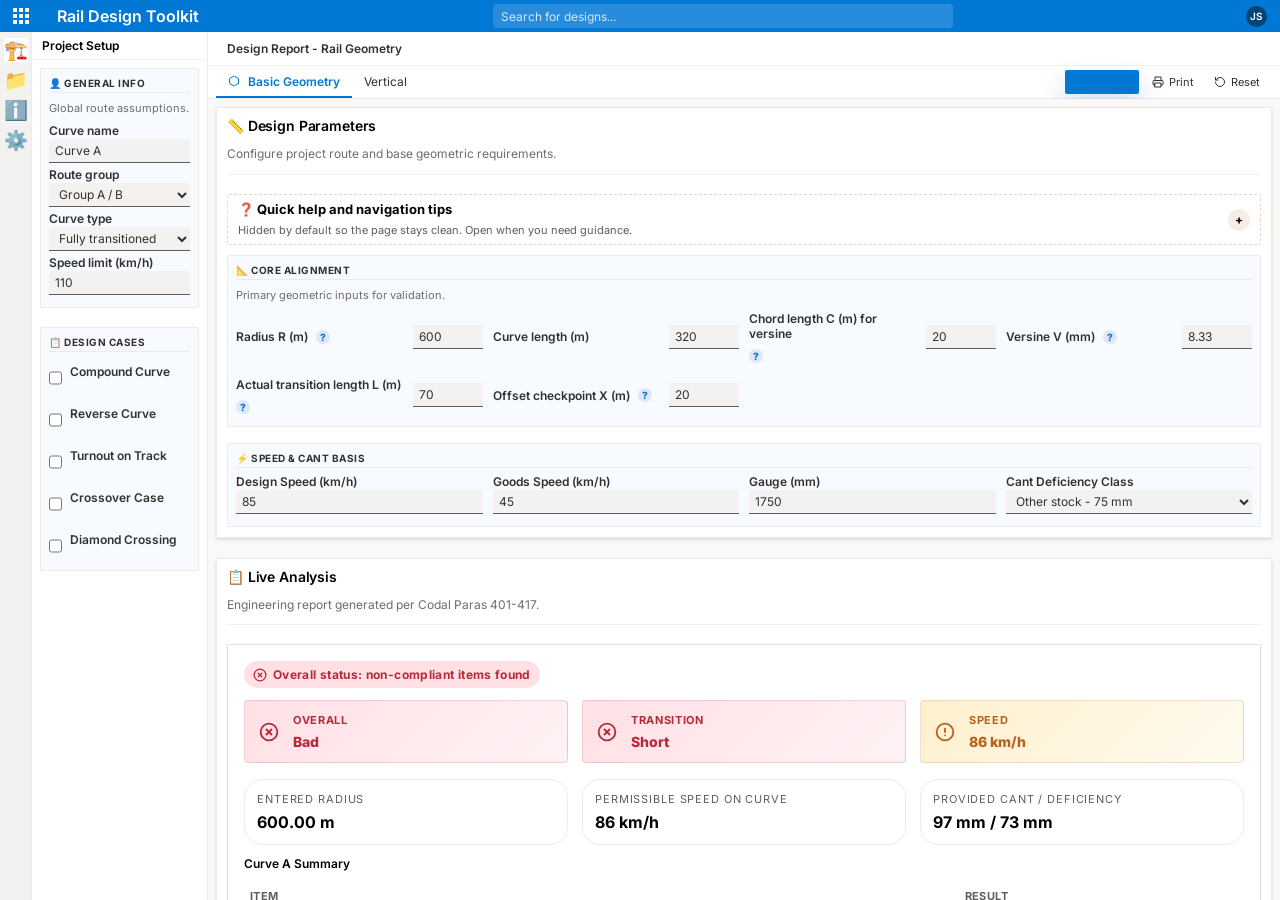
==== commit 687cc31d: "Rename Index.html to index.html" ====
--- a/index.html
+++ b/index.html
@@ -4,1071 +4,459 @@
   <meta charset="UTF-8">
   <meta name="viewport" content="width=device-width, initial-scale=1.0">
   <title>Curve Design and ROC Report</title>
-  <style>
-    :root {
-      --bg: #f4efe6;
-      --panel: #fffaf1;
-      --panel-strong: #f7ead2;
-      --ink: #1f1a14;
-      --muted: #65574a;
-      --accent: #0f766e;
-      --accent-2: #9a3412;
-      --border: #d9c9af;
-      --good: #166534;
-      --warn: #b45309;
-      --bad: #b91c1c;
-      --shadow: 0 18px 45px rgba(75, 55, 25, 0.12);
-      --radius: 18px;
-      --mono: "Consolas", "Courier New", monospace;
-      --sans: "Segoe UI", Tahoma, Geneva, Verdana, sans-serif;
-    }
-
-    * {
-      box-sizing: border-box;
-    }
-
-    body {
-      margin: 0;
-      font-family: var(--sans);
-      color: var(--ink);
-      background:
-        radial-gradient(circle at top left, rgba(15, 118, 110, 0.16), transparent 25%),
-        radial-gradient(circle at top right, rgba(154, 52, 18, 0.14), transparent 22%),
-        linear-gradient(180deg, #efe4d2 0%, var(--bg) 48%, #efe8dc 100%);
-      min-height: 100vh;
-    }
-
-    .wrap {
-      width: min(1320px, calc(100% - 24px));
-      margin: 24px auto 48px;
-    }
-
-    .hero,
-    .panel {
-      background: rgba(255, 250, 241, 0.92);
-      border: 1px solid rgba(217, 201, 175, 0.9);
-      border-radius: var(--radius);
-      box-shadow: var(--shadow);
-      backdrop-filter: blur(10px);
-    }
-
-    .hero {
-      padding: 28px;
-      margin-bottom: 20px;
-      overflow: hidden;
-      position: relative;
-    }
-
-    .hero::after {
-      content: "";
-      position: absolute;
-      inset: auto -80px -90px auto;
-      width: 260px;
-      height: 260px;
-      border-radius: 50%;
-      background: radial-gradient(circle, rgba(15, 118, 110, 0.12), transparent 68%);
-    }
-
-    h1,
-    h2,
-    h3 {
-      margin: 0;
-      line-height: 1.15;
-    }
-
-    h1 {
-      font-size: clamp(2rem, 3vw, 3.4rem);
-      letter-spacing: -0.03em;
-      max-width: 12ch;
-    }
-
-    h2 {
-      font-size: 1.15rem;
-      margin-bottom: 14px;
-    }
-
-    h3 {
-      font-size: 1rem;
-      margin-bottom: 10px;
-    }
-
-    p {
-      margin: 0;
-      color: var(--muted);
-      line-height: 1.55;
-    }
-
-    .hero-grid,
-    .layout {
-      display: grid;
-      gap: 18px;
-    }
-
-    .hero-grid {
-      grid-template-columns: 1.55fr 1fr;
-      align-items: start;
-    }
-
-    .layout {
-      grid-template-columns: minmax(360px, 470px) minmax(0, 1fr);
-    }
-
-    .stats,
-    .grid,
-    .inline-grid {
-      display: grid;
-      gap: 12px;
-    }
-
-    .stats {
-      grid-template-columns: repeat(2, minmax(0, 1fr));
-      margin-top: 18px;
-    }
-
-    .stat,
-    .callout,
-    .report-card,
-    .formula {
-      border: 1px solid var(--border);
-      border-radius: 16px;
-      background: linear-gradient(180deg, rgba(255, 255, 255, 0.88), rgba(247, 234, 210, 0.74));
-    }
-
-    .stat {
-      padding: 14px;
-    }
-
-    .stat strong {
-      display: block;
-      font-size: 1.2rem;
-      color: var(--ink);
-      margin-top: 6px;
-    }
-
-    .callout {
-      padding: 16px;
-    }
-
-    .panel {
-      padding: 20px;
-    }
-
-    .grid {
-      grid-template-columns: repeat(2, minmax(0, 1fr));
-    }
-
-    .inline-grid {
-      grid-template-columns: repeat(3, minmax(0, 1fr));
-    }
-
-    .field {
-      display: flex;
-      flex-direction: column;
-      gap: 6px;
-    }
-
-    label {
-      font-size: 0.92rem;
-      font-weight: 600;
-    }
-
-    .hint {
-      font-size: 0.82rem;
-      color: var(--muted);
-    }
-
-    input,
-    select {
-      width: 100%;
-      border: 1px solid #c8b79c;
-      border-radius: 12px;
-      padding: 11px 12px;
-      background: #fffdf8;
-      color: var(--ink);
-      font: inherit;
-    }
-
-    input:focus,
-    select:focus {
-      outline: 2px solid rgba(15, 118, 110, 0.22);
-      border-color: var(--accent);
-    }
-
-    .checkbox {
-      display: flex;
-      align-items: center;
-      gap: 10px;
-      margin-top: 10px;
-    }
-
-    .checkbox input {
-      width: auto;
-      margin: 0;
-    }
-
-    .actions {
-      display: flex;
-      gap: 12px;
-      flex-wrap: wrap;
-      margin-top: 16px;
-    }
-
-    button {
-      border: 0;
-      border-radius: 999px;
-      padding: 12px 18px;
-      font: inherit;
-      font-weight: 700;
-      cursor: pointer;
-      transition: transform 0.2s ease, box-shadow 0.2s ease;
-    }
-
-    button:hover {
-      transform: translateY(-1px);
-    }
-
-    .primary {
-      background: linear-gradient(135deg, var(--accent), #115e59);
-      color: white;
-      box-shadow: 0 12px 24px rgba(15, 118, 110, 0.22);
-    }
-
-    .secondary {
-      background: linear-gradient(135deg, #f3dcc1, #ead0ad);
-      color: #40250d;
-    }
-
-    .formula {
-      padding: 14px;
-      font-family: var(--mono);
-      font-size: 0.92rem;
-      line-height: 1.6;
-      white-space: pre-wrap;
-    }
-
-    .report {
-      display: grid;
-      gap: 16px;
-    }
-
-    .report-card {
-      padding: 18px;
-    }
-
-    .kpis {
-      display: grid;
-      gap: 12px;
-      grid-template-columns: repeat(3, minmax(0, 1fr));
-      margin-bottom: 10px;
-    }
-
-    .kpi {
-      padding: 14px;
-      border-radius: 14px;
-      background: var(--panel-strong);
-      border: 1px solid var(--border);
-    }
-
-    .kpi span {
-      display: block;
-      font-size: 0.78rem;
-      text-transform: uppercase;
-      letter-spacing: 0.08em;
-      color: var(--muted);
-      margin-bottom: 6px;
-    }
-
-    .kpi strong {
-      font-size: 1.25rem;
-    }
-
-    .badge {
-      display: inline-flex;
-      align-items: center;
-      border-radius: 999px;
-      padding: 6px 10px;
-      font-size: 0.8rem;
-      font-weight: 700;
-      margin-bottom: 10px;
-    }
-
-    .ok {
-      color: var(--good);
-      background: rgba(22, 101, 52, 0.09);
-    }
-
-    .warn {
-      color: var(--warn);
-      background: rgba(180, 83, 9, 0.1);
-    }
-
-    .bad {
-      color: var(--bad);
-      background: rgba(185, 28, 28, 0.1);
-    }
-
-    ul {
-      margin: 12px 0 0;
-      padding-left: 18px;
-      color: var(--ink);
-    }
-
-    li + li {
-      margin-top: 8px;
-    }
-
-    .report-table {
-      width: 100%;
-      border-collapse: collapse;
-      margin-top: 10px;
-      font-size: 0.95rem;
-    }
-
-    .report-table th,
-    .report-table td {
-      padding: 10px 8px;
-      border-bottom: 1px solid #e4d6bf;
-      text-align: left;
-      vertical-align: top;
-    }
-
-    .report-table th {
-      color: var(--muted);
-      font-size: 0.82rem;
-      text-transform: uppercase;
-      letter-spacing: 0.04em;
-    }
-
-    .mono {
-      font-family: var(--mono);
-    }
-
-    .empty {
-      text-align: center;
-      padding: 40px 18px;
-      color: var(--muted);
-      border: 1px dashed var(--border);
-      border-radius: 16px;
-      background: rgba(255, 255, 255, 0.5);
-    }
-
-    @media (max-width: 1100px) {
-      .hero-grid,
-      .layout,
-      .grid,
-      .inline-grid,
-      .kpis {
-        grid-template-columns: 1fr;
-      }
-    }
-
-    @media print {
-      body {
-        background: white;
-      }
-
-      .hero,
-      .panel,
-      .report-card,
-      .formula,
-      .stat,
-      .callout,
-      .kpi {
-        box-shadow: none;
-        backdrop-filter: none;
-      }
-
-      .actions {
-        display: none;
-      }
-    }
-  </style>
+  <link rel="stylesheet" href="app.css">
 </head>
 <body>
-  <div class="wrap">
-    <section class="hero">
-      <div class="hero-grid">
-        <div>
-          <p class="hint">Based on Curves &amp; Turnouts, Chapter 4, Paras 401-417</p>
-          <h1>Curve Design and ROC Full Report</h1>
-          <p style="margin-top: 14px;">This page calculates curve, cant, transition, turnout, crossover, diamond, gradient, and vertical-curve checks from the PDF and writes the result as a full report directly on the page.</p>
-          <div class="stats">
-            <div class="stat">
-              <span class="hint">Radius from versine</span>
-              <strong>Para 401</strong>
-            </div>
-            <div class="stat">
-              <span class="hint">Speed and cant</span>
-              <strong>Paras 403-405</strong>
-            </div>
-            <div class="stat">
-              <span class="hint">Turnout and crossover checks</span>
-              <strong>Paras 408-414</strong>
-            </div>
-            <div class="stat">
-              <span class="hint">Gradient and vertical curve</span>
-              <strong>Paras 416-417</strong>
-            </div>
-          </div>
-        </div>
-        <div class="callout">
-          <h3>What this page covers</h3>
-          <p>It supports fully transitioned curves, non-transitioned curves with virtual transition, limited transition checks, compound and reverse transitions, turnout checks on curves, curved main line at turnouts, diamond crossing constraints, compensation for curvature, and vertical curve requirements.</p>
-          <div class="formula" style="margin-top: 14px;">Core formulas
-R = 125 * C^2 / V
-V = 0.27 * sqrt(R * (Ca + Cd))
-Cant = G * V^2 / (127 * R)
-Shift = L^2 / (24 * R)
-Offset = X^3 / (6 * R * L)</div>
-        </div>
+  <div class="ms-app">
+    <header class="ms-suite-bar">
+      <div class="ms-app-launcher">
+        <svg width="16" height="16" viewBox="0 0 16 16"><path fill="white" d="M0 0h4v4H0V0zm6 0h4v4H6V0zm6 0h4v4h-4V0zM0 6h4v4H0V6zm6 0h4v4H6V6zm6 0h4v4h-4V6zM0 12h4v4H0v-4zm6 0h4v4H6v-4zm6 0h4v4h-4v-4z"/></svg>
       </div>
-    </section>
-
-    <section class="layout">
-      <div class="panel">
-        <h2>Input Data</h2>
-
-        <div class="grid">
-          <div class="field">
-            <label for="curveName">Curve / location name</label>
-            <input id="curveName" type="text" value="Curve A">
-          </div>
-          <div class="field">
-            <label for="routeGroup">Route group</label>
-            <select id="routeGroup">
-              <option value="AB">Group A / B</option>
-              <option value="Other">Other route</option>
-            </select>
-          </div>
-          <div class="field">
-            <label for="curveType">Curve type</label>
-            <select id="curveType">
-              <option value="transitioned">Fully transitioned</option>
-              <option value="nonTransitioned">Non-transitioned with virtual transition</option>
-            </select>
-          </div>
-          <div class="field">
-            <label for="sectionalSpeed">Sectional speed limit (km/h)</label>
-            <input id="sectionalSpeed" type="number" min="0" value="110">
-          </div>
-        </div>
-
-        <h3 style="margin-top: 20px;">Geometry</h3>
-        <div class="grid">
-          <div class="field">
-            <label for="radius">Radius R (m)</label>
-            <input id="radius" type="number" min="0" step="0.01" value="600">
-          </div>
-          <div class="field">
-            <label for="curveLength">Curve length (m)</label>
-            <input id="curveLength" type="number" min="0" step="0.01" value="320">
-          </div>
-          <div class="field">
-            <label for="chordLength">Chord length C (m) for versine</label>
-            <input id="chordLength" type="number" min="0" step="0.01" value="20">
-          </div>
-          <div class="field">
-            <label for="versine">Versine V (mm)</label>
-            <input id="versine" type="number" min="0" step="0.01" value="8.33">
-          </div>
-          <div class="field">
-            <label for="transitionLength">Actual transition length L (m)</label>
-            <input id="transitionLength" type="number" min="0" step="0.01" value="70">
-          </div>
-          <div class="field">
-            <label for="offsetX">Offset checkpoint X (m)</label>
-            <input id="offsetX" type="number" min="0" step="0.01" value="20">
-          </div>
-        </div>
-
-        <h3 style="margin-top: 20px;">Speed and cant basis</h3>
-        <div class="grid">
-          <div class="field">
-            <label for="designSpeed">Design / equilibrium speed (km/h)</label>
-            <input id="designSpeed" type="number" min="0" step="0.01" value="85">
-          </div>
-          <div class="field">
-            <label for="goodsSpeed">Goods / slow train speed (km/h)</label>
-            <input id="goodsSpeed" type="number" min="0" step="0.01" value="45">
-          </div>
-          <div class="field">
-            <label for="gauge">Dynamic gauge G (mm)</label>
-            <input id="gauge" type="number" min="0" step="0.01" value="1750">
-          </div>
-          <div class="field">
-            <label for="stockType">Permissible cant deficiency class</label>
-            <select id="stockType">
-              <option value="75">Other stock - 75 mm</option>
-              <option value="100">Nominated stock - 100 mm</option>
-              <option value="115">Nominated stock - 115 mm</option>
-              <option value="150">Nominated stock - 150 mm</option>
-            </select>
-          </div>
-        </div>
-
-        <div class="checkbox">
-          <input id="turnoutTrack" type="checkbox">
-          <label for="turnoutTrack">Curve has turnout on track, so max design cant is limited to 140 mm</label>
-        </div>
-        <div class="checkbox">
-          <input id="outerCrossingLimit" type="checkbox">
-          <label for="outerCrossingLimit">150 mm class is affected by turnout with crossing on outer rail / expansion device, so cant deficiency is capped at 115 mm</label>
-        </div>
-
-        <h3 style="margin-top: 20px;">Special cases</h3>
-        <div class="grid">
-          <div class="field">
-            <label for="compoundCa1">Compound curve C<sub>a1</sub> (mm)</label>
-            <input id="compoundCa1" type="number" min="0" step="0.01" value="95">
-          </div>
-          <div class="field">
-            <label for="compoundCa2">Compound curve C<sub>a2</sub> (mm)</label>
-            <input id="compoundCa2" type="number" min="0" step="0.01" value="60">
-          </div>
-          <div class="field">
-            <label for="compoundCd1">Compound curve C<sub>d1</sub> (mm)</label>
-            <input id="compoundCd1" type="number" min="0" step="0.01" value="75">
-          </div>
-          <div class="field">
-            <label for="compoundCd2">Compound curve C<sub>d2</sub> (mm)</label>
-            <input id="compoundCd2" type="number" min="0" step="0.01" value="45">
-          </div>
-          <div class="field">
-            <label for="reverseCa1">Reverse curve C<sub>a1</sub> (mm)</label>
-            <input id="reverseCa1" type="number" min="0" step="0.01" value="95">
-          </div>
-          <div class="field">
-            <label for="reverseCa2">Reverse curve C<sub>a2</sub> (mm)</label>
-            <input id="reverseCa2" type="number" min="0" step="0.01" value="80">
-          </div>
-          <div class="field">
-            <label for="reverseCd1">Reverse curve C<sub>d1</sub> (mm)</label>
-            <input id="reverseCd1" type="number" min="0" step="0.01" value="75">
-          </div>
-          <div class="field">
-            <label for="reverseCd2">Reverse curve C<sub>d2</sub> (mm)</label>
-            <input id="reverseCd2" type="number" min="0" step="0.01" value="65">
-          </div>
-          <div class="field">
-            <label for="reverseStraight">Straight between reverse transitions (m)</label>
-            <input id="reverseStraight" type="number" min="0" step="0.01" value="60">
-          </div>
-          <div class="field">
-            <label for="turnoutType">Turnout type</label>
-            <select id="turnoutType">
-              <option value="1:12">1 in 12 curved switch</option>
-              <option value="1:8.5">1 in 8.5 curved switch</option>
-              <option value="1:8.5TWS">1 in 8.5 thick web curved switch on emergency crossover</option>
-              <option value="1:8.5Sym">1 in 8.5 symmetrical split</option>
-              <option value="1:12TWS">1 in 12 TWS</option>
-            </select>
-          </div>
-          <div class="field">
-            <label for="turnoutPlacement">Turnout takes off from</label>
-            <select id="turnoutPlacement">
-              <option value="straight">Straight track</option>
-              <option value="outside">Outside of curve</option>
-              <option value="inside">Inside of curve</option>
-            </select>
-          </div>
-          <div class="field">
-            <label for="mainCurveDegree">Main line curve degree (for 1 in 8.5 outside case)</label>
-            <input id="mainCurveDegree" type="number" min="0" step="0.01" value="4">
-          </div>
-          <div class="field">
-            <label for="leadRadius">Resultant lead / turn-in curve radius (m)</label>
-            <input id="leadRadius" type="number" min="0" step="0.01" value="350">
-          </div>
-          <div class="field">
-            <label for="interlockingSpeed">Interlocking permitted run-through speed (km/h)</label>
-            <input id="interlockingSpeed" type="number" min="0" step="0.01" value="30">
-          </div>
-          <div class="field">
-            <label for="turnoutEqCant">Turnout equilibrium cant from Schedule of Dimensions (mm)</label>
-            <input id="turnoutEqCant" type="number" min="0" step="0.01" value="35">
-          </div>
-          <div class="field">
-            <label for="turnoutCase">Curved main line at turnout case</label>
-            <select id="turnoutCase">
-              <option value="similar">Similar flexure</option>
-              <option value="contrary">Contrary flexure</option>
-            </select>
-          </div>
-          <div class="field">
-            <label for="reverseAfterTurnout">Turnout is followed by reverse curve</label>
-            <select id="reverseAfterTurnout">
-              <option value="no">No</option>
-              <option value="yes">Yes</option>
-            </select>
-          </div>
-        </div>
-
-        <div class="checkbox">
-          <input id="hasCrossover" type="checkbox">
-          <label for="hasCrossover">Curve includes crossover road case</label>
-        </div>
-        <div class="checkbox">
-          <input id="hasDiamond" type="checkbox">
-          <label for="hasDiamond">Curve includes diamond crossing case</label>
-        </div>
-        <div class="checkbox">
-          <input id="diamondApproachStraight" type="checkbox">
-          <label for="diamondApproachStraight">Diamond is on straight approach with minimum 50 m straight before curve</label>
-        </div>
-
-        <h3 style="margin-top: 20px;">Gradient and vertical curve</h3>
-        <div class="grid">
-          <div class="field">
-            <label for="existingGradient">Existing gradient (%)</label>
-            <input id="existingGradient" type="number" step="0.001" value="0.5">
-          </div>
-          <div class="field">
-            <label for="rulingGradient">Ruling gradient (%)</label>
-            <input id="rulingGradient" type="number" step="0.001" value="0.5">
-          </div>
-          <div class="field">
-            <label for="grade1">Grade 1 (%)</label>
-            <input id="grade1" type="number" step="0.001" value="0.2">
-          </div>
-          <div class="field">
-            <label for="grade2">Grade 2 (%)</label>
-            <input id="grade2" type="number" step="0.001" value="-0.3">
-          </div>
-          <div class="field">
-            <label for="verticalGroup">Vertical curve route class</label>
-            <select id="verticalGroup">
-              <option value="A">Group A</option>
-              <option value="B">Group B</option>
-              <option value="CDE">Group C / D / E</option>
-            </select>
-          </div>
-        </div>
-
-        <div class="actions">
-          <button class="primary" id="generateBtn" type="button">Generate Full Report</button>
-          <button class="secondary" id="resetBtn" type="button">Reset Demo Values</button>
-          <button class="secondary" id="printBtn" type="button">Print Report</button>
-        </div>
+      <div class="ms-app-title">Rail Design Toolkit</div>
+      <div class="ms-search-box">
+        <input type="text" placeholder="Search for designs...">
       </div>
-
-      <div class="panel">
-        <h2>Full Report</h2>
-        <div id="report" class="report">
-          <div class="empty">Enter or adjust the design data and click <strong>Generate Full Report</strong>. The page will calculate the applicable cases from the PDF and show the final findings here.</div>
-        </div>
-      </div>
-    </section>
+      <div class="ms-user-profile">JS</div>
+    </header>
+
+    <div class="ms-body">
+      <aside class="ms-side-rail">
+        <div class="ms-nav-item active" id="nav-editor" title="Design Editor">🏗️</div>
+        <div class="ms-nav-item" title="Recent Projects">📁</div>
+        <div class="ms-nav-item" id="nav-about" title="About">ℹ️</div>
+        <div class="ms-nav-item" title="Settings">⚙️</div>
+      </aside>
+
+      <aside class="ms-side-panel">
+        <div class="ms-side-panel-header">Project Setup</div>
+        <div class="ms-side-panel-content">
+          <div class="section-block">
+            <div class="section-label">👤 General Info</div>
+            <p class="section-intro">Global route assumptions.</p>
+            <div class="field">
+              <label for="curveName">Curve name</label>
+              <input id="curveName" type="text" value="Curve A">
+            </div>
+            <div class="field">
+              <label for="routeGroup">Route group</label>
+              <select id="routeGroup">
+                <option value="AB">Group A / B</option>
+                <option value="Other">Other route</option>
+              </select>
+            </div>
+            <div class="field">
+              <label for="curveType">Curve type</label>
+              <select id="curveType">
+                <option value="transitioned">Fully transitioned</option>
+                <option value="nonTransitioned">Non-transitioned</option>
+              </select>
+            </div>
+            <div class="field">
+              <label for="sectionalSpeed">Speed limit (km/h)</label>
+              <input id="sectionalSpeed" type="number" min="0" value="110">
+            </div>
+          </div>
+          
+          <div class="section-block" style="margin-top: 1.2rem;">
+            <div class="section-label">📋 Design Cases</div>
+            <div class="checkbox">
+              <input id="hasCompoundCurve" type="checkbox">
+              <label for="hasCompoundCurve">Compound Curve</label>
+            </div>
+            <div class="checkbox">
+              <input id="hasReverseCurve" type="checkbox">
+              <label for="hasReverseCurve">Reverse Curve</label>
+            </div>
+            <div class="checkbox">
+              <input id="turnoutTrack" type="checkbox">
+              <label for="turnoutTrack">Turnout on Track</label>
+            </div>
+            <div class="checkbox">
+              <input id="hasCrossover" type="checkbox">
+              <label for="hasCrossover">Crossover Case</label>
+            </div>
+            <div class="checkbox">
+              <input id="hasDiamond" type="checkbox">
+              <label for="hasDiamond">Diamond Crossing</label>
+            </div>
+            <div class="checkbox hidden" id="outerCrossingLimitRow">
+              <input id="outerCrossingLimit" type="checkbox">
+              <label for="outerCrossingLimit">Outer rail crossing (115mm cap)</label>
+            </div>
+          </div>
+        </div>
+      </aside>
+
+      <main class="ms-workspace">
+        <div class="ms-ribbon">
+          <div class="ms-ribbon-top">
+            <div class="ms-doc-name">Design Report - Rail Geometry</div>
+          </div>
+          <div class="ms-ribbon-bottom">
+            <div class="input-tabs">
+              <button id="tab-btn-basis" class="tab-btn active" data-target="tab-basis">Basic Geometry</button>
+              <button id="tab-btn-extended" class="tab-btn hidden" data-target="tab-extended">Extended Details</button>
+              <button id="tab-btn-special" class="tab-btn hidden" data-target="tab-special">Track Features</button>
+              <button id="tab-btn-vertical" class="tab-btn" data-target="tab-vertical">Vertical</button>
+            </div>
+            <div class="ms-command-bar">
+              <button class="ms-cmd-btn primary" id="generateBtn" title="Generate Report">
+                Analyze
+              </button>
+              <button class="ms-cmd-btn" id="printBtn" title="Print Report">
+                Print
+              </button>
+              <button class="ms-cmd-btn" id="resetBtn" title="Reset to Defaults">
+                Reset
+              </button>
+            </div>
+          </div>
+        </div>
+
+        <div class="ms-content">
+          <div id="editor-view" class="layout">
+            <div class="panel">
+              <div class="panel-head">
+                <div class="panel-title">
+                  <h2>📏 Design Parameters</h2>
+                  <p>Configure project route and base geometric requirements.</p>
+                </div>
+              </div>
+
+        <details class="helper-card collapsible soft-toggle">
+          <summary>
+            <div class="summary-copy">
+              <strong>❓ Quick help and navigation tips</strong>
+              <span>Hidden by default so the page stays clean. Open when you need guidance.</span>
+            </div>
+          </summary>
+          <div class="collapsible-body">
+            <p>Configure project parameters below. Specialized tools are accessible via the ribbon tabs above.</p>
+            <ul class="helper-list">
+              <li>Hover or focus the small <span class="tip" data-tip="Short field explanation.">?</span> icons for guidance.</li>
+              <li>The report refreshes automatically as you edit values.</li>
+            </ul>
+          </div>
+        </details>
+
+        <div id="tab-basis" class="tab-content active">
+        <div class="section-block compact-grid">
+          <div class="section-label">📐 Core Alignment</div>
+          <p class="section-intro">Primary geometric inputs for validation.</p>
+          <div class="grid">
+            <div class="field">
+              <label for="radius"><span class="field-title">Radius R (m) <span class="tip" tabindex="0" data-tip="Main design radius used for cant, permissible speed, turnout, and gradient checks.">?</span></span></label>
+              <input id="radius" type="number" min="0" step="0.01" value="600">
+            </div>
+            <div class="field">
+              <label for="curveLength">Curve length (m)</label>
+              <input id="curveLength" type="number" min="0" step="0.01" value="320">
+            </div>
+            <div class="field">
+              <label for="chordLength"><span class="field-title">Chord length C (m) for versine <span class="tip" tabindex="0" data-tip="Together with versine, this is used to derive a check radius under Para 401.">?</span></span></label>
+              <input id="chordLength" type="number" min="0" step="0.01" value="20">
+            </div>
+            <div class="field">
+              <label for="versine"><span class="field-title">Versine V (mm) <span class="tip" tabindex="0" data-tip="Enter measured or assumed versine to compare the derived radius with the entered radius.">?</span></span></label>
+              <input id="versine" type="number" min="0" step="0.01" value="8.33">
+            </div>
+            <div class="field">
+              <label for="transitionLength"><span class="field-title">Actual transition length L (m) <span class="tip" tabindex="0" data-tip="This is the real transition length available on site and is used to test desirable and minimum criteria.">?</span></span></label>
+              <input id="transitionLength" type="number" min="0" step="0.01" value="70">
+            </div>
+            <div class="field">
+              <label for="offsetX"><span class="field-title">Offset checkpoint X (m) <span class="tip" tabindex="0" data-tip="Distance from the transition origin where the offset should be reported.">?</span></span></label>
+              <input id="offsetX" type="number" min="0" step="0.01" value="20">
+            </div>
+          </div>
+          <div id="about-view" class="hidden">
+            <div class="panel">
+              <h2>ℹ️ About Rail Design Toolkit</h2>
+              <p>This toolkit provides automated geometry checks and reporting for rail designers. It focuses on the following Codal references:</p>
+              <div class="stats" style="margin-top: 24px;">
+                <div class="stat">
+                  <span class="hint">Geometry</span>
+                  <strong>Para 401</strong>
+                </div>
+                <div class="stat">
+                  <span class="hint">Speed and cant</span>
+                  <strong>Paras 403-405</strong>
+                </div>
+                <div class="stat">
+                  <span class="hint">Turnout checks</span>
+                  <strong>Paras 408-414</strong>
+                </div>
+                <div class="stat">
+                  <span class="hint">Vertical alignment</span>
+                  <strong>Paras 416-417</strong>
+                </div>
+              </div>
+            </div>
+          </div>
+        </div>
+
+        <div class="section-block" style="margin-top: 1rem;">
+          <div class="section-label">⚡ Speed & Cant Basis</div>
+          <div class="grid">
+            <div class="field">
+              <label for="designSpeed">Design Speed (km/h)</label>
+              <input id="designSpeed" type="number" min="0" step="0.01" value="85">
+            </div>
+            <div class="field">
+              <label for="goodsSpeed">Goods Speed (km/h)</label>
+              <input id="goodsSpeed" type="number" min="0" step="0.01" value="45">
+            </div>
+            <div class="field">
+              <label for="gauge">Gauge (mm)</label>
+              <input id="gauge" type="number" min="0" step="0.01" value="1750">
+            </div>
+            <div class="field">
+              <label for="stockType">Cant Deficiency Class</label>
+              <select id="stockType">
+                <option value="75">Other stock - 75 mm</option>
+                <option value="100">Nominated stock - 100 mm</option>
+                <option value="115">Nominated stock - 115 mm</option>
+                <option value="150">Nominated stock - 150 mm</option>
+              </select>
+            </div>
+          </div>
+        </div>
+        </div>
+
+        <!-- New Dedicated Extended Tab -->
+        <div id="tab-extended" class="tab-content">
+          <div id="compoundCurveFields" class="section-block hidden">
+            <div class="section-label">🔗 Compound Curve Detail</div>
+            <div class="grid">
+                <div class="field">
+                  <label for="compoundRadius1">R1 (m)</label>
+                  <input id="compoundRadius1" type="number" value="600">
+                </div>
+                <div class="field">
+                  <label for="compoundSpeed1">V1 (km/h)</label>
+                  <input id="compoundSpeed1" type="number" value="85">
+                </div>
+                <div class="field">
+                  <label for="compoundRadius2">R2 (m)</label>
+                  <input id="compoundRadius2" type="number" value="900">
+                </div>
+                <div class="field">
+                  <label for="compoundSpeed2">V2 (km/h)</label>
+                  <input id="compoundSpeed2" type="number" value="85">
+                </div>
+            </div>
+          </div>
+          <div id="reverseCurveFields" class="section-block hidden" style="margin-top:0.8rem;">
+            <div class="section-label">↩️ Reverse Curve Detail</div>
+            <div class="grid">
+                <div class="field">
+                  <label for="reverseRadius1">R1 (m)</label>
+                  <input id="reverseRadius1" type="number" value="600">
+                </div>
+                <div class="field">
+                  <label for="reverseSpeed1">V1 (km/h)</label>
+                  <input id="reverseSpeed1" type="number" value="85">
+                </div>
+                <div class="field">
+                  <label for="reverseRadius2">R2 (m)</label>
+                  <input id="reverseRadius2" type="number" value="700">
+                </div>
+                <div class="field">
+                  <label for="reverseSpeed2">V2 (km/h)</label>
+                  <input id="reverseSpeed2" type="number" value="85">
+                </div>
+                <div class="field">
+                  <label for="reverseStraight">Straight (m)</label>
+                  <input id="reverseStraight" type="number" value="60">
+                </div>
+            </div>
+          </div>
+        </div>
+
+        <div id="tab-special" class="tab-content">
+        <div class="section-block">
+          <div class="section-label">🛤️ Track Features</div>
+          <div class="sub-block">
+            <div class="sub-block-title">🔀 Turnout Setup</div>
+            <div class="grid">
+                <div class="field">
+                  <label for="compoundRadius1">Compound curve 1 radius (m)</label>
+                  <input id="compoundRadius1" type="number" min="0" step="0.01" value="600">
+                </div>
+                <div class="field">
+                  <label for="compoundSpeed1">Compound curve 1 design speed (km/h)</label>
+                  <input id="compoundSpeed1" type="number" min="0" step="0.01" value="85">
+                </div>
+                <div class="field">
+                  <label for="compoundRadius2">Compound curve 2 radius (m)</label>
+                  <input id="compoundRadius2" type="number" min="0" step="0.01" value="900">
+                </div>
+                <div class="field">
+                  <label for="compoundSpeed2">Compound curve 2 design speed (km/h)</label>
+                  <input id="compoundSpeed2" type="number" min="0" step="0.01" value="85">
+                </div>
+              </div>
+
+              <div class="checkbox">
+                <input id="hasReverseCurve" type="checkbox">
+                <label for="hasReverseCurve">Reverse curve case is present, so calculate transition from two opposite curves</label>
+              </div>
+              <div class="grid hidden" id="reverseCurveFields" style="margin-top: 11px;">
+                <div class="field">
+                  <label for="reverseRadius1">Reverse curve 1 radius (m)</label>
+                  <input id="reverseRadius1" type="number" min="0" step="0.01" value="600">
+                </div>
+                <div class="field">
+                  <label for="reverseSpeed1">Reverse curve 1 design speed (km/h)</label>
+                  <input id="reverseSpeed1" type="number" min="0" step="0.01" value="85">
+                </div>
+                <div class="field">
+                  <label for="reverseRadius2">Reverse curve 2 radius (m)</label>
+                  <input id="reverseRadius2" type="number" min="0" step="0.01" value="700">
+                </div>
+                <div class="field">
+                  <label for="reverseSpeed2">Reverse curve 2 design speed (km/h)</label>
+                  <input id="reverseSpeed2" type="number" min="0" step="0.01" value="85">
+                </div>
+                <div class="field">
+                  <label for="reverseStraight"><span class="field-title">Straight between reverse transitions (m) <span class="tip" tabindex="0" data-tip="Useful mainly for higher-speed reverse curves where a straight is recommended between transitions.">?</span></span></label>
+                  <input id="reverseStraight" type="number" min="0" step="0.01" value="60">
+                </div>
+              </div>
+            </div>
+
+            <div class="sub-block">
+              <div class="sub-block-title">🚂 Turnout And Curved Main Line</div>
+              <div class="grid">
+                <div class="field">
+                  <label for="turnoutType">Turnout type</label>
+                  <select id="turnoutType">
+                    <option value="1:12">1 in 12 curved switch</option>
+                    <option value="1:8.5">1 in 8.5 curved switch</option>
+                    <option value="1:8.5TWS">1 in 8.5 thick web curved switch on emergency crossover</option>
+                    <option value="1:8.5Sym">1 in 8.5 symmetrical split</option>
+                    <option value="1:12TWS">1 in 12 TWS</option>
+                  </select>
+                </div>
+                <div class="field">
+                  <label for="turnoutPlacement">Turnout takes off from</label>
+                  <select id="turnoutPlacement">
+                    <option value="straight">Straight track</option>
+                    <option value="outside">Outside of curve</option>
+                    <option value="inside">Inside of curve</option>
+                  </select>
+                </div>
+                <div class="field hidden" id="mainCurveDegreeField">
+                  <label for="mainCurveDegree"><span class="field-title">Main line curve degree <span class="tip" tabindex="0" data-tip="Needed only for the 1 in 8.5 turnout taking off from the outside of a curve.">?</span></span></label>
+                  <input id="mainCurveDegree" type="number" min="0" step="0.01" value="4">
+                </div>
+                <div class="field">
+                  <label for="leadRadius"><span class="field-title">Resultant lead / turn-in curve radius (m) <span class="tip" tabindex="0" data-tip="Compared with the turnout minimum and preferred radius limits.">?</span></span></label>
+                  <input id="leadRadius" type="number" min="0" step="0.01" value="350">
+                </div>
+                <div class="field">
+                  <label for="interlockingSpeed">Interlocking permitted run-through speed (km/h)</label>
+                  <input id="interlockingSpeed" type="number" min="0" step="0.01" value="30">
+                </div>
+                <div class="field">
+                  <label for="turnoutEqCant">Turnout equilibrium cant from Schedule of Dimensions (mm)</label>
+                  <input id="turnoutEqCant" type="number" min="0" step="0.01" value="35">
+                </div>
+                <div class="field">
+                  <label for="turnoutCase">Curved main line at turnout case</label>
+                  <select id="turnoutCase">
+                    <option value="similar">Similar flexure</option>
+                    <option value="contrary">Contrary flexure</option>
+                  </select>
+                </div>
+                <div class="field hidden" id="reverseAfterTurnoutField">
+                  <label for="reverseAfterTurnout"><span class="field-title">Turnout is followed by reverse curve <span class="tip" tabindex="0" data-tip="Relevant for similar-flexure cases because a reverse curve can further limit cant.">?</span></span></label>
+                  <select id="reverseAfterTurnout">
+                    <option value="no">No</option>
+                    <option value="yes">Yes</option>
+                  </select>
+                </div>
+              </div>
+            </div>
+
+            <div class="sub-block">
+              <div class="sub-block-title">✕ Optional Crossing Cases</div>
+              <div class="checkbox">
+                <input id="hasCrossover" type="checkbox">
+                <label for="hasCrossover">Curve includes crossover road case</label>
+              </div>
+              <div class="checkbox">
+                <input id="hasDiamond" type="checkbox">
+                <label for="hasDiamond">Curve includes diamond crossing case</label>
+              </div>
+              <div class="checkbox hidden" id="diamondApproachStraightRow">
+                <input id="diamondApproachStraight" type="checkbox">
+                <label for="diamondApproachStraight">Diamond is on straight approach with minimum 50 m straight before curve</label>
+              </div>
+            </div>
+          </div>
+        </details>
+        </div>
+        </div>
+
+        <div id="tab-vertical" class="tab-content">
+        <details class="section-block collapsible">
+          <summary>
+            <div class="summary-copy">
+              <strong>📊 Gradient and vertical curve</strong>
+              <span>Open this section when you want compensation-for-curvature and vertical alignment checks.</span>
+            </div>
+          </summary>
+          <div class="collapsible-body">
+            <div class="section-label">📈 Gradient And Vertical Curve</div>
+            <p class="section-intro">These values are kept tucked away because they are usually reviewed after the main curve geometry is set.</p>
+            <div class="grid">
+              <div class="field">
+                <label for="existingGradient">Existing gradient (%)</label>
+                <input id="existingGradient" type="number" step="0.001" value="0.5">
+              </div>
+              <div class="field">
+                <label for="rulingGradient">Ruling gradient (%)</label>
+                <input id="rulingGradient" type="number" step="0.001" value="0.5">
+              </div>
+              <div class="field">
+                <label for="grade1">Grade 1 (%)</label>
+                <input id="grade1" type="number" step="0.001" value="0.2">
+              </div>
+              <div class="field">
+                <label for="grade2">Grade 2 (%)</label>
+                <input id="grade2" type="number" step="0.001" value="-0.3">
+              </div>
+              <div class="field">
+                <label for="verticalGroup">Vertical curve route class</label>
+                <select id="verticalGroup">
+                  <option value="A">Group A</option>
+                  <option value="B">Group B</option>
+                  <option value="CDE">Group C / D / E</option>
+                </select>
+              </div>
+            </div>
+          </div>
+        </details>
+        </div>
+
+            <div class="panel">
+              <div class="panel-head">
+                <div class="panel-title">
+                  <h2>📋 Live Analysis</h2>
+                  <p>Engineering report generated per Codal Paras 401-417.</p>
+                </div>
+              </div>
+              <div id="report" class="report">
+                <div class="empty">Adjust design parameters to generate the report.</div>
+              </div>
+            </div>
+          </div>
+        </div>
+      </main>
+    </div>
   </div>
 
-  <script>
-    const ids = [
-      "curveName", "routeGroup", "curveType", "sectionalSpeed", "radius", "curveLength",
-      "chordLength", "versine", "transitionLength", "offsetX", "designSpeed", "goodsSpeed",
-      "gauge", "stockType", "turnoutTrack", "outerCrossingLimit", "compoundCa1",
-      "compoundCa2", "compoundCd1", "compoundCd2", "reverseCa1", "reverseCa2",
-      "reverseCd1", "reverseCd2", "reverseStraight", "turnoutType", "turnoutPlacement",
-      "mainCurveDegree", "leadRadius", "interlockingSpeed", "turnoutEqCant", "turnoutCase",
-      "reverseAfterTurnout", "hasCrossover", "hasDiamond", "diamondApproachStraight",
-      "existingGradient", "rulingGradient", "grade1", "grade2", "verticalGroup"
-    ];
-
-    const defaultState = {};
-
-    function el(id) {
-      return document.getElementById(id);
-    }
-
-    function num(id) {
-      const value = parseFloat(el(id).value);
-      return Number.isFinite(value) ? value : 0;
-    }
-
-    function txt(id) {
-      return el(id).value;
-    }
-
-    function checked(id) {
-      return el(id).checked;
-    }
-
-    function round(value, digits = 2) {
-      return Number.isFinite(value) ? Number(value.toFixed(digits)) : 0;
-    }
-
-    function roundTo5(value) {
-      return Math.round(value / 5) * 5;
-    }
-
-    function ceilTo10(value) {
-      return Math.ceil(value / 10) * 10;
-    }
-
-    function fmt(value, unit = "", digits = 2) {
-      if (!Number.isFinite(value)) {
-        return "Not available";
-      }
-      return `${value.toFixed(digits)}${unit ? ` ${unit}` : ""}`;
-    }
-
-    function badge(type, text) {
-      return `<span class="badge ${type}">${text}</span>`;
-    }
-
-    function statusFromChecks(checks) {
-      if (checks.some((item) => item.level === "bad")) {
-        return "bad";
-      }
-      if (checks.some((item) => item.level === "warn")) {
-        return "warn";
-      }
-      return "ok";
-    }
-
-    function getCantLimit(routeGroup, turnoutTrack) {
-      if (turnoutTrack) {
-        return 140;
-      }
-      return routeGroup === "AB" ? 185 : 165;
-    }
-
-    function getCdLimit(stockType, outerCrossingLimit) {
-      let limit = parseFloat(stockType);
-      if (limit === 150 && outerCrossingLimit) {
-        limit = 115;
-      }
-      return limit;
-    }
-
-    function solveBestSpeed(radius, transitionLength, cantLimit, cdLimit, sectionalSpeed, isNonTransitioned) {
-      const factor = isNonTransitioned ? 0.008 : 0.0056;
-      let best = null;
-
-      for (let speed = Math.floor(sectionalSpeed); speed >= 1; speed -= 1) {
-        const maxCaByGradient = transitionLength > 0 ? transitionLength / 0.72 : 0;
-        const maxCaByRate = transitionLength > 0 ? transitionLength / (factor * speed) : 0;
-        const feasibleCaMax = Math.floor(Math.min(cantLimit, maxCaByGradient, maxCaByRate));
-        if (feasibleCaMax < 0) {
-          continue;
-        }
-
-        for (let ca = feasibleCaMax; ca >= 0; ca -= 1) {
-          const maxCdByRate = transitionLength > 0 ? transitionLength / (factor * speed) : 0;
-          const cdMax = Math.floor(Math.min(cdLimit, maxCdByRate));
-          const neededSum = Math.pow(speed / 0.27, 2) / radius;
-          const minCdNeeded = Math.ceil(neededSum - ca);
-
-          if (minCdNeeded <= cdMax) {
-            const cd = Math.max(0, minCdNeeded);
-            best = {
-              speed,
-              cant: ca,
-              cantDeficiency: cd,
-              rateLengthForCant: factor * ca * speed,
-              rateLengthForCd: factor * cd * speed,
-              gradientLength: 0.72 * ca
-            };
-            return best;
-          }
-        }
-      }
-
-      return best;
-    }
-
-    function turnoutBaseSpeed(turnoutType) {
-      const map = {
-        "1:8.5": 15,
-        "1:8.5TWS": 25,
-        "1:8.5Sym": 30,
-        "1:12": 30,
-        "1:12TWS": 50
-      };
-      return map[turnoutType] || 15;
-    }
-
-    function collectData() {
-      return {
-        curveName: txt("curveName").trim() || "Curve",
-        routeGroup: txt("routeGroup"),
-        curveType: txt("curveType"),
-        sectionalSpeed: num("sectionalSpeed"),
-        radius: num("radius"),
-        curveLength: num("curveLength"),
-        chordLength: num("chordLength"),
-        versine: num("versine"),
-        transitionLength: num("transitionLength"),
-        offsetX: num("offsetX"),
-        designSpeed: num("designSpeed"),
-        goodsSpeed: num("goodsSpeed"),
-        gauge: num("gauge"),
-        stockType: txt("stockType"),
-        turnoutTrack: checked("turnoutTrack"),
-        outerCrossingLimit: checked("outerCrossingLimit"),
-        compoundCa1: num("compoundCa1"),
-        compoundCa2: num("compoundCa2"),
-        compoundCd1: num("compoundCd1"),
-        compoundCd2: num("compoundCd2"),
-        reverseCa1: num("reverseCa1"),
-        reverseCa2: num("reverseCa2"),
-        reverseCd1: num("reverseCd1"),
-        reverseCd2: num("reverseCd2"),
-        reverseStraight: num("reverseStraight"),
-        turnoutType: txt("turnoutType"),
-        turnoutPlacement: txt("turnoutPlacement"),
-        mainCurveDegree: num("mainCurveDegree"),
-        leadRadius: num("leadRadius"),
-        interlockingSpeed: num("interlockingSpeed"),
-        turnoutEqCant: num("turnoutEqCant"),
-        turnoutCase: txt("turnoutCase"),
-        reverseAfterTurnout: txt("reverseAfterTurnout"),
-        hasCrossover: checked("hasCrossover"),
-        hasDiamond: checked("hasDiamond"),
-        diamondApproachStraight: checked("diamondApproachStraight"),
-        existingGradient: num("existingGradient"),
-        rulingGradient: num("rulingGradient"),
-        grade1: num("grade1"),
-        grade2: num("grade2"),
-        verticalGroup: txt("verticalGroup")
-      };
-    }
-
-    function buildReport() {
-      const d = collectData();
-      const checks = [];
-      const cantLimit = getCantLimit(d.routeGroup, d.turnoutTrack);
-      const cdLimit = getCdLimit(d.stockType, d.outerCrossingLimit);
-      const radiusFromVersine = d.versine > 0 ? (125 * d.chordLength * d.chordLength) / d.versine : NaN;
-      const equilibriumCant = d.radius > 0 ? (d.gauge * d.designSpeed * d.designSpeed) / (127 * d.radius) : NaN;
-      const actualCant = roundTo5(Math.min(cantLimit, equilibriumCant || 0));
-      const goodsEquilibriumCant = d.radius > 0 ? (d.gauge * d.goodsSpeed * d.goodsSpeed) / (127 * d.radius) : NaN;
-      const cantExcess = actualCant - goodsEquilibriumCant;
-      const transitionedSpeed = d.radius > 0 ? 0.27 * Math.sqrt(d.radius * (actualCant + cdLimit)) : NaN;
-      const desirableL1 = d.curveType === "nonTransitioned" ? 0.008 * actualCant * transitionedSpeed : 0.0056 * actualCant * transitionedSpeed;
-      const desirableL2 = d.curveType === "nonTransitioned" ? 0.008 * cdLimit * transitionedSpeed : 0.0056 * cdLimit * transitionedSpeed;
-      const desirableL3 = 0.72 * actualCant;
-      const desirableTransition = ceilTo10(Math.max(desirableL1, desirableL2, desirableL3));
-      const minimumTransition = d.curveType === "nonTransitioned"
-        ? Math.max((2 / 3) * Math.max(desirableL1, desirableL2), 0.5 * desirableL3)
-        : Math.max((5 / 6) * Math.max(desirableL1, desirableL2), 0.5 * desirableL3);
-      const shift = d.radius > 0 ? (d.transitionLength * d.transitionLength) / (24 * d.radius) : NaN;
-      const offset = d.radius > 0 && d.transitionLength > 0 ? Math.pow(d.offsetX, 3) / (6 * d.radius * d.transitionLength) : NaN;
-      const bestSpeed = solveBestSpeed(
-        d.radius,
-        d.transitionLength,
-        cantLimit,
-        cdLimit,
-        d.sectionalSpeed,
-        d.curveType === "nonTransitioned"
-      );
-      const compensation = d.radius > 0 ? 70 / d.radius : NaN;
-      const compensatedGradient = d.existingGradient - compensation;
-      const gradeDifference = Math.abs(d.grade1 - d.grade2);
-      const minimumVerticalRadius = d.verticalGroup === "A" ? 4000 : d.verticalGroup === "B" ? 3000 : 2500;
-
-      if (Math.abs(radiusFromVersine - d.radius) > Math.max(5, d.radius * 0.02)) {
-        checks.push({ level: "warn", text: "The input radius and the radius derived from versine differ noticeably. Review geometry before finalizing the report." });
-      } else {
-        checks.push({ level: "ok", text: "Versine-based radius is broadly consistent with the entered radius." });
-      }
-
-      if (equilibriumCant > cantLimit) {
-        checks.push({ level: "warn", text: `Equilibrium cant exceeds the applicable design limit of ${cantLimit} mm, so the provided cant is capped.` });
-      } else {
-        checks.push({ level: "ok", text: `Calculated cant is within the design cant limit of ${cantLimit} mm.` });
-      }
-
-      if (cantExcess > 75) {
-        checks.push({ level: "bad", text: `Cant excess for the goods speed is ${round(cantExcess)} mm, which exceeds the 75 mm limit of Para 404(3).` });
-      } else {
-        checks.push({ level: "ok", text: `Cant excess for the goods speed is within the 75 mm limit.` });
-      }
-
-      if (d.transitionLength < minimumTransition) {
-        checks.push({ level: "bad", text: `The available transition length is below the minimum relaxed value of ${round(minimumTransition)} m.` });
-      } else if (d.transitionLength < desirableTransition) {
-        checks.push({ level: "warn", text: `The available transition length is below the desirable value of ${desirableTransition} m, so speed is governed by the restricted transition check.` });
-      } else {
-        checks.push({ level: "ok", text: `The available transition length meets the desirable transition requirement.` });
-      }
-
-      const compoundTransition = Math.max(
-        0.0056 * Math.abs(d.compoundCa1 - d.compoundCa2) * d.sectionalSpeed,
-        0.0056 * Math.abs(d.compoundCd1 - d.compoundCd2) * d.sectionalSpeed
-      );
-      const reverseTransition = Math.max(
-        0.0056 * (d.reverseCa1 + d.reverseCa2) * d.sectionalSpeed,
-        0.0056 * (d.reverseCd1 + d.reverseCd2) * d.sectionalSpeed
-      );
-
-      const turnoutChecks = [];
-      const turnoutSpeed = turnoutBaseSpeed(d.turnoutType);
-
-      if (d.turnoutPlacement === "inside" && d.turnoutType === "1:8.5") {
-        turnoutChecks.push({ level: "bad", text: "1 in 8.5 turnout shall not be laid from the inside of a curved track." });
-      }
-
-      if (d.turnoutPlacement !== "straight" && (d.turnoutType === "1:12" || d.turnoutType === "1:12TWS") && (d.leadRadius < 350 || d.radius < 350)) {
-        turnoutChecks.push({ level: "bad", text: "For 1 in 12 or flatter turnouts taking off from a curve, both the lead curve radius and the main line curve radius should not be less than 350 m." });
-      }
-
-      if (d.turnoutPlacement === "outside" && d.turnoutType === "1:8.5" && d.mainCurveDegree > 5) {
-        turnoutChecks.push({ level: "bad", text: "1 in 8.5 turnout with curved switches from the outside of a curve is limited to five degree in exceptional circumstances." });
-      }
-
-      if (d.leadRadius < 220) {
-        turnoutChecks.push({ level: "bad", text: "Turn-in curve radius is below the absolute minimum of 220 m." });
-      } else if (d.leadRadius < 350) {
-        turnoutChecks.push({ level: "warn", text: "Turn-in curve radius is below the preferred 350 m and falls in the exceptional allowance band." });
-      } else {
-        turnoutChecks.push({ level: "ok", text: "Turn-in curve radius meets the general 350 m preference." });
-      }
-
-      const turnoutStatus = statusFromChecks(turnoutChecks);
-
-      let mainLineTurnoutCant;
-      if (d.turnoutCase === "similar") {
-        mainLineTurnoutCant = d.turnoutEqCant + 75;
-        if (d.reverseAfterTurnout === "yes") {
-          mainLineTurnoutCant = Math.min(mainLineTurnoutCant, 65);
-          turnoutChecks.push({ level: "warn", text: "Because the similar-flexure turnout is followed by a reverse curve, cant is limited to 65 mm and run-out begins after the crossing." });
-        }
-      } else {
-        mainLineTurnoutCant = Math.max(0, cdLimit - d.turnoutEqCant);
-      }
-
-      const mainLineTurnoutSpeed = d.radius > 0
-        ? Math.min(d.interlockingSpeed, d.sectionalSpeed, 0.27 * Math.sqrt(d.radius * (mainLineTurnoutCant + cdLimit)))
-        : 0;
-
-      const overallStatus = statusFromChecks([...checks, ...turnoutChecks]);
-
-      const report = `
-        <div class="report-card">
-          ${badge(overallStatus, overallStatus === "ok" ? "Overall status: acceptable" : overallStatus === "warn" ? "Overall status: review required" : "Overall status: non-compliant items found")}
-          <div class="kpis">
-            <div class="kpi">
-              <span>Entered radius</span>
-              <strong>${fmt(d.radius, "m")}</strong>
-            </div>
-            <div class="kpi">
-              <span>Permissible speed on curve</span>
-              <strong>${bestSpeed ? fmt(bestSpeed.speed, "km/h", 0) : "Not feasible"}</strong>
-            </div>
-            <div class="kpi">
-              <span>Provided cant / deficiency</span>
-              <strong>${bestSpeed ? `${fmt(bestSpeed.cant, "mm", 0)} / ${fmt(bestSpeed.cantDeficiency, "mm", 0)}` : "Not feasible"}</strong>
-            </div>
-          </div>
-          <h3>${d.curveName} Summary</h3>
-          <table class="report-table">
-            <tr><th>Item</th><th>Result</th></tr>
-            <tr><td>Curve type</td><td>${d.curveType === "transitioned" ? "Fully transitioned" : "Non-transitioned with virtual transition"}</td></tr>
-            <tr><td>Route group</td><td>${d.routeGroup === "AB" ? "Group A / B" : "Other route"}</td></tr>
-            <tr><td>Radius from versine (Para 401)</td><td>${fmt(radiusFromVersine, "m")}</td></tr>
-            <tr><td>Equilibrium cant at design speed (Para 404)</td><td>${fmt(equilibriumCant, "mm")}</td></tr>
-            <tr><td>Adopted cant after cap and 5 mm rounding</td><td>${fmt(actualCant, "mm", 0)}</td></tr>
-            <tr><td>Permissible cant deficiency used</td><td>${fmt(cdLimit, "mm", 0)}</td></tr>
-            <tr><td>Safe speed from cant + deficiency (Para 403)</td><td>${fmt(transitionedSpeed, "km/h")}</td></tr>
-            <tr><td>Governing speed with actual transition length</td><td>${bestSpeed ? fmt(bestSpeed.speed, "km/h", 0) : "No feasible speed found under current constraints"}</td></tr>
-            <tr><td>Desirable transition length (Para 405)</td><td>${fmt(desirableTransition, "m", 0)}</td></tr>
-            <tr><td>Minimum relaxed transition length</td><td>${fmt(minimumTransition, "m")}</td></tr>
-            <tr><td>Shift (Para 405(6)(a))</td><td>${fmt(shift, "m")}</td></tr>
-            <tr><td>Offset at X = ${fmt(d.offsetX, "m")}</td><td>${fmt(offset, "m")}</td></tr>
-            <tr><td>Cant excess at goods speed</td><td>${fmt(cantExcess, "mm")}</td></tr>
-            <tr><td>Compensation for curvature (Para 416)</td><td>${fmt(compensation, "%")}</td></tr>
-            <tr><td>Adjusted gradient after compensation</td><td>${fmt(compensatedGradient, "%")}</td></tr>
-          </table>
-        </div>
-
-        <div class="report-card">
-          <h3>Compliance Notes</h3>
-          <ul>
-            ${checks.map((item) => `<li><strong>${item.level.toUpperCase()}:</strong> ${item.text}</li>`).join("")}
-          </ul>
-        </div>
-
-        <div class="report-card">
-          <h3>Transition and Special Curve Cases</h3>
-          <table class="report-table">
-            <tr><th>Case</th><th>Calculated result</th></tr>
-            <tr><td>Compound curve common transition</td><td>${fmt(compoundTransition, "m")} at ${fmt(d.sectionalSpeed, "km/h", 0)} using the greater of Para 405(8)(a) and (b)</td></tr>
-            <tr><td>Reverse curve common transition</td><td>${fmt(reverseTransition, "m")} at ${fmt(d.sectionalSpeed, "km/h", 0)} using the greater of Para 405(9)(a)(i) and (ii)</td></tr>
-            <tr><td>Reverse transition straight</td><td>${d.reverseStraight >= 50 ? "Meets the 50 m straight recommendation for high-speed Group A/B reverse curves." : "Below 50 m. Speeds above 130 km/h should not be permitted where the straight cannot be removed or increased."}</td></tr>
-            <tr><td>Running out super-elevation</td><td>${d.curveType === "transitioned" ? "Cant is to be run on the transition, not on the straight or circular curve." : "Cant is to be run on the virtual transition."}</td></tr>
-            <tr><td>Reverse curve longitudinal profile</td><td>Case I keeps one rail fixed; Case II keeps the track centre line fixed. Both are noted in Para 406(3).</td></tr>
-          </table>
-        </div>
-
-        <div class="report-card">
-          ${badge(turnoutStatus, turnoutStatus === "ok" ? "Turnout status: acceptable" : turnoutStatus === "warn" ? "Turnout status: conditional" : "Turnout status: non-compliant")}
-          <h3>Turnout and Curved Main Line Review</h3>
-          <table class="report-table">
-            <tr><th>Item</th><th>Result</th></tr>
-            <tr><td>Turnout type</td><td>${d.turnoutType}</td></tr>
-            <tr><td>Base permissible turnout speed (Para 408(4))</td><td>${fmt(turnoutSpeed, "km/h", 0)}</td></tr>
-            <tr><td>Turn-in / lead radius check</td><td>${fmt(d.leadRadius, "m")}</td></tr>
-            <tr><td>Curved main line case</td><td>${d.turnoutCase === "similar" ? "Similar flexure" : "Contrary flexure"}</td></tr>
-            <tr><td>Main line cant at turnout (Paras 409, 411, 412)</td><td>${fmt(mainLineTurnoutCant, "mm")}</td></tr>
-            <tr><td>Main line permissible speed at turnout</td><td>${fmt(mainLineTurnoutSpeed, "km/h")}</td></tr>
-            <tr><td>No change of cant zone</td><td>No cant change should occur from 20 m before the toe of switch to 20 m beyond the nose of crossing.</td></tr>
-          </table>
-          <ul>
-            ${turnoutChecks.map((item) => `<li><strong>${item.level.toUpperCase()}:</strong> ${item.text}</li>`).join("")}
-          </ul>
-        </div>
-
-        <div class="report-card">
-          <h3>Crossover, Diamond, Clearance, and Boards</h3>
-          <ul>
-            <li><strong>Crossover case:</strong> ${d.hasCrossover ? "The same speed and cant are governed by the inner road, with the outer road raised to keep both roads in one inclined plane where possible." : "Not selected for this report."}</li>
-            <li><strong>Diamond crossing case:</strong> ${d.hasDiamond ? "Approach curves should be without cant for at least 20 m on either side, with cant run-out beyond that length. Speed on the approach shall not exceed 65 km/h." : "Not selected for this report."}</li>
-            <li><strong>Diamond unrestricted straight approach:</strong> ${d.diamondApproachStraight ? "Minimum 50 m straight before the diamond approach is marked available." : "If the diamond is on a straight approach to a curve, keep a minimum 50 m straight before the heel of the acute crossing for unrestricted diamond speed."}</li>
-            <li><strong>Curve board data:</strong> Radius ${fmt(d.radius, "m")}, curve length ${fmt(d.curveLength, "m")}, transition length ${fmt(d.transitionLength, "m")}, cant ${fmt(actualCant, "mm", 0)}.</li>
-            <li><strong>Rail post guidance:</strong> Show beginning and end of transition, or beginning and end of virtual transition on non-transitioned curves.</li>
-            <li><strong>Cant markings:</strong> Show cant values on the inner rail web starting from zero at the transition start and at every versine station.</li>
-            <li><strong>Extra clearance:</strong> Additional lateral clearances on curves are required between adjacent tracks and between track and fixed structures as per Schedule of Dimensions.</li>
-          </ul>
-        </div>
-
-        <div class="report-card">
-          <h3>Gradient and Vertical Curve Review</h3>
-          <table class="report-table">
-            <tr><th>Item</th><th>Result</th></tr>
-            <tr><td>Existing gradient + compensation compared with ruling gradient</td><td>${(d.existingGradient + compensation) > d.rulingGradient ? "Compensation is required because the combined value exceeds the ruling gradient." : "Compensation may not be required because the combined value does not exceed the ruling gradient."}</td></tr>
-            <tr><td>Compensated gradient</td><td>${fmt(compensatedGradient, "%")}</td></tr>
-            <tr><td>Algebraic difference between grades</td><td>${fmt(gradeDifference, "%")}</td></tr>
-            <tr><td>Vertical curve requirement</td><td>${gradeDifference >= 0.4 ? "Vertical curve required." : "Vertical curve not mandatory under Para 417."}</td></tr>
-            <tr><td>Minimum vertical curve radius</td><td>${fmt(minimumVerticalRadius, "m", 0)}</td></tr>
-          </table>
-        </div>
-      `;
-
-      el("report").innerHTML = report;
-    }
-
-    function resetDefaults() {
-      ids.forEach((id) => {
-        if (el(id).type === "checkbox") {
-          el(id).checked = defaultState[id];
-        } else {
-          el(id).value = defaultState[id];
-        }
-      });
-      buildReport();
-    }
-
-    ids.forEach((id) => {
-      const node = el(id);
-      defaultState[id] = node.type === "checkbox" ? node.checked : node.value;
-      node.addEventListener("input", buildReport);
-      node.addEventListener("change", buildReport);
-    });
-
-    el("generateBtn").addEventListener("click", buildReport);
-    el("resetBtn").addEventListener("click", resetDefaults);
-    el("printBtn").addEventListener("click", () => window.print());
-
-    buildReport();
-  </script>
+  <script src="app.js"></script>
 </body>
 </html>
--- a/app.css
+++ b/app.css
@@ -0,0 +1,1209 @@
+@import url("https://fonts.googleapis.com/css2?family=Inter:wght@400;500;600;700&family=Roboto+Mono:wght@400;500&display=swap");
+
+:root {
+  --bg: #f3f2f1; /* Office Background */
+  --bg-accent: #faf9f8;
+  --panel: #ffffff;
+  --panel-strong: #ffffff;
+  --surface: #ffffff;
+  --ink: #323130;
+  --muted: #605e5c;
+  --soft: #a19f9d;
+  --accent: #0078d4;
+  --accent-hover: #005a9e;
+  --accent-3: #0078d4;
+  --border: #edebe9;
+  --good: #17603f;
+  --good-bg: #dcfce7;
+  --warn: #b8611f;
+  --warn-bg: #fff0cc;
+  --bad: #b72a3a;
+  --bad-bg: #ffe0e5;
+  --shadow: 0 1.6px 3.6px 0 rgba(0,0,0,0.132), 0 0.3px 0.9px 0 rgba(0,0,0,0.108);
+  --radius: 2px;
+  --mono: "Roboto Mono", "Cascadia Code", "Segoe UI Mono", "SF Mono", monospace;
+  --sans: "Inter", -apple-system, BlinkMacSystemFont, "Segoe UI", Roboto, sans-serif;
+  --wizard-bg: rgba(49, 87, 213, 0.04);
+}
+
+body {
+  margin: 0;
+  padding: 0;
+  overflow: hidden;
+}
+
+/* Microsoft Office Online Shell Structure */
+.ms-app {
+  display: flex;
+  flex-direction: column;
+  height: 100vh;
+  width: 100%;
+  overflow: hidden;
+  font-family: var(--sans);
+}
+
+.ms-suite-bar {
+  height: 32px;
+  background-color: #0078d4;
+  color: white;
+  display: flex;
+  align-items: center;
+  padding: 0 13px;
+  flex-shrink: 0;
+  gap: 16px;
+  z-index: 100;
+}
+
+.ms-app-launcher { cursor: pointer; display: flex; align-items: center; padding: 12px; margin-left: -12px; }
+.ms-app-launcher:hover { background: rgba(255,255,255,0.1); }
+
+.ms-app-title { font-weight: 600; font-size: 16px; white-space: nowrap; }
+
+.ms-search-box { flex: 1; max-width: 460px; margin: 0 auto; }
+.ms-search-box input {
+  width: 100%;
+  height: 24px;
+  border: none;
+  border-radius: 4px;
+  padding: 0 8px;
+  background: rgba(255, 255, 255, 0.15);
+  color: white;
+  font-size: 0.75rem;
+  font-family: var(--sans);
+}
+.ms-search-box input::placeholder { color: rgba(255, 255, 255, 0.8); }
+
+.ms-user-profile {
+  width: 21px;
+  height: 21px;
+  background: #004578;
+  border-radius: 50%;
+  display: flex;
+  align-items: center;
+  justify-content: center;
+  font-size: 0.625rem;
+  font-weight: 600;
+}
+
+.ms-body { display: flex; flex: 1; overflow: hidden; }
+
+.ms-side-rail {
+  width: 32px;
+  background: #f3f2f1;
+  border-right: 1px solid #edebe9;
+  display: flex;
+  flex-direction: column;
+  align-items: center;
+  padding-top: 6px;
+  gap: 6px;
+  flex-shrink: 0;
+}
+
+.ms-nav-item {
+  width: 24px;
+  height: 24px;
+  display: flex;
+  align-items: center;
+  justify-content: center;
+  cursor: pointer;
+  color: #323130;
+  border-radius: 4px;
+  font-size: 1.2rem;
+}
+.ms-nav-item:hover { background: #edebe9; }
+.ms-nav-item.active { color: #0078d4; background: #ffffff; }
+
+.ms-side-panel {
+  width: 176px;
+  background: #ffffff;
+  border-right: 1px solid #edebe9;
+  flex-shrink: 0;
+  display: flex;
+  flex-direction: column;
+  overflow-y: auto;
+}
+
+.ms-side-panel-header {
+  padding: 6px 10px;
+  font-weight: 600;
+  font-size: 0.75rem;
+  border-bottom: 1px solid #f3f2f1;
+  font-family: var(--sans);
+}
+
+.ms-side-panel-content {
+  padding: 8px;
+}
+
+.ms-workspace { flex: 1; display: flex; flex-direction: column; overflow: hidden; }
+
+.ms-ribbon {
+  background: white;
+  border-bottom: 1px solid #edebe9;
+  display: flex;
+  flex-direction: column;
+  flex-shrink: 0;
+}
+
+.ms-ribbon-top {
+  display: flex;
+  align-items: center;
+  padding: 6px 13px;
+  gap: 13px;
+}
+
+.ms-doc-name { font-weight: 600; font-size: 0.75rem; color: #323130; margin-right: 16px; border-radius: 4px; padding: 3px 6px; }
+
+.ms-ribbon-bottom {
+  display: flex;
+  align-items: center;
+  justify-content: space-between;
+  padding-right: 13px;
+  border-top: 1px solid #f3f2f1;
+}
+
+.ms-command-bar { display: flex; gap: 6px; padding: 3px 0; }
+
+.ms-cmd-btn {
+  border: 1px solid transparent;
+  background: transparent;
+  color: #323130;
+  padding: 0 6px;
+  font-size: 0.6875rem;
+  border-radius: 2px;
+  cursor: pointer;
+  height: 24px;
+  display: flex;
+  align-items: center;
+  gap: 5px;
+}
+.ms-cmd-btn:hover { background: #f3f2f1; }
+.ms-cmd-btn.primary { color: #0078d4; font-weight: 600; }
+
+.ms-content {
+  flex: 1;
+  overflow-y: auto;
+  padding: 8px;
+  background: #faf9f8;
+}
+
+/* Modernized Layout */
+.layout { display: grid; grid-template-columns: 1.2fr 1fr; gap: 13px; max-width: 100%; margin: 0; }
+.panel { background: white; border: 1px solid #edebe9; border-radius: 2px; padding: 13px; box-shadow: var(--shadow); }
+
+/* Tabbed UI Elements */
+.input-tabs { display: flex; padding-left: 8px; }
+.tab-btn { background: transparent; border: none; border-bottom: 2px solid transparent; padding: 0 12px; height: 32px; cursor: pointer; font-size: 0.75rem; font-weight: 400; color: #323130; white-space: nowrap; transition: all 0.1s; display: flex; align-items: center; gap: 8px; }
+.tab-btn.active { color: #0078d4; border-bottom-color: #0078d4; font-weight: 600; }
+.tab-btn:hover { background: #f3f2f1; }
+
+.tab-icon {
+  font-size: 0.875rem;
+  display: inline-flex;
+  align-items: center;
+  justify-content: center;
+}
+
+.btn-icon {
+  display: none; /* Replaced by SVG icons */
+  display: inline-flex;
+  align-items: center;
+  justify-content: center;
+  margin-right: 2px;
+}
+.tab-content { display: none; }
+.tab-content.active { display: block; animation: fadeIn 0.3s ease-out; }
+@keyframes fadeIn { from { opacity: 0; transform: translateY(4px); } to { opacity: 1; transform: translateY(0); } }
+
+* {
+  box-sizing: border-box;
+  -webkit-font-smoothing: antialiased;
+  font-family: var(--sans);
+}
+
+.wrap {
+  display: none;
+}
+
+.hero,
+.panel {
+  background: var(--panel);
+  border: 1px solid var(--border);
+  border-radius: var(--radius);
+  box-shadow: var(--shadow);
+}
+
+.hero {
+  padding: 12px 24px;
+  margin-bottom: 0;
+  overflow: hidden;
+  background: var(--accent);
+  color: white;
+  border-radius: 0;
+  border: none;
+  box-shadow: none;
+}
+
+h1,
+h2,
+h3 {
+  margin: 0;
+  line-height: 1.15;
+}
+
+h1 {
+  font-size: 1rem;
+  font-weight: 600;
+  letter-spacing: -0.02em;
+  max-width: none;
+  font-family: var(--sans);
+}
+
+h2 {
+  font-size: 0.875rem;
+  margin-bottom: 10px;
+  font-weight: 600;
+  letter-spacing: -0.01em;
+}
+
+h3 {
+  font-size: 0.75rem;
+  margin-bottom: 10px;
+  font-weight: 600;
+}
+
+p {
+  margin: 0;
+  color: inherit;
+  line-height: 1.65;
+  opacity: 0.9;
+}
+
+.hero-grid,
+.layout {
+  display: grid;
+  gap: 20px;
+}
+
+.hero-grid {
+  grid-template-columns: 1fr auto;
+  align-items: start;
+}
+
+.layout {
+  grid-template-columns: 1fr;
+}
+
+.stats,
+.grid,
+.inline-grid {
+  display: grid;
+  gap: 14px;
+}
+
+.stats {
+  grid-template-columns: repeat(auto-fit, minmax(80px, 1fr));
+  margin-top: 3px;
+  gap: 6px;
+}
+
+.stat,
+.callout,
+.report-card,
+.formula {
+  border: 1px solid #e1dfdd;
+  border-radius: 2px;
+  background: rgba(255, 255, 255, 0.88);
+}
+
+.stat {
+  padding: 10px;
+}
+
+.stat strong {
+  display: block;
+  font-size: 0.75rem;
+  color: var(--ink);
+  margin-top: 2px;
+}
+
+.callout {
+  padding: 8px;
+  background: rgba(255,255,255,0.1);
+  color: white;
+  border: none;
+}
+
+.panel {
+  padding: 10px;
+  background: #ffffff;
+  border: 1px solid #edebe9;
+  box-shadow: 0 1.6px 3.6px 0 rgba(0,0,0,0.132);
+}
+
+.grid {
+  grid-template-columns: repeat(auto-fit, minmax(104px, 1fr));
+  gap: 10px;
+}
+
+.field {
+  display: flex;
+  flex-direction: column;
+  gap: 1px;
+  margin-bottom: 4px;
+}
+
+label {
+  font-size: 0.75rem;
+  font-weight: 600;
+  color: #323130;
+}
+
+/* Side Labels and Compact Inputs for Geometry Section */
+.compact-grid .grid {
+  grid-template-columns: repeat(auto-fit, minmax(200px, 1fr));
+}
+
+.compact-grid .field {
+  flex-direction: row;
+  align-items: center;
+  justify-content: space-between;
+  gap: 8px;
+}
+
+.compact-grid .field label {
+  margin-bottom: 0;
+  flex: 1;
+}
+
+.compact-grid .field input {
+  width: 70px;
+  flex: 0 0 auto;
+}
+
+.hint {
+  font-size: 0.75rem;
+  color: var(--muted);
+}
+
+/* Fluent Input Styles */
+input, select {
+  width: 100%;
+  border: none;
+  border-bottom: 1px solid #605e5c;
+  border-radius: 2px 2px 0 0;
+  padding: 0 6px;
+  height: 24px;
+  background: #f3f2f1;
+  color: #323130;
+  font-size: 0.75rem;
+  font-family: var(--sans);
+  transition: background 0.1s, border-color 0.1s;
+}
+
+input:hover, select:hover { background: #edebe9; }
+
+input:focus, select:focus {
+  outline: none;
+  background: #ffffff;
+  border-bottom: 2px solid #0078d4;
+  padding-bottom: 1px;
+}
+
+input.invalid,
+select.invalid {
+  border-color: var(--bad) !important;
+  background-color: var(--bad-bg) !important;
+  border-bottom-width: 2px;
+}
+
+.eyebrow {
+  display: inline-flex;
+  align-items: center;
+  gap: 6px;
+  margin-bottom: 11px;
+  padding: 6px 10px;
+  border-radius: 2px;
+  background: rgba(255, 255, 255, 0.2);
+  color: white;
+  font-size: 0.625rem;
+  font-weight: 600;
+  letter-spacing: 0.05em;
+  text-transform: uppercase;
+}
+
+.hero-copy {
+  max-width: 720px;
+}
+
+.hero-copy p:last-child {
+  margin-top: 4px;
+  max-width: 58ch;
+}
+
+.pill-row {
+  display: flex;
+  flex-wrap: wrap;
+  gap: 8px;
+  margin-top: 18px;
+}
+
+.pill {
+  display: inline-flex;
+  align-items: center;
+  border-radius: 2px;
+  padding: 3px 6px;
+  background: rgba(255, 255, 255, 0.15);
+  color: white;
+  font-size: 0.75rem;
+  font-weight: 600;
+}
+
+.panel-head {
+  display: flex;
+  align-items: flex-start;
+  justify-content: space-between;
+  gap: 13px;
+  margin-bottom: 19px;
+  border-bottom: 1px solid #f3f2f1;
+  padding-bottom: 10px;
+}
+
+.panel-title p {
+  margin-top: 4px;
+  font-size: 0.75rem;
+  color: #605e5c;
+}
+
+.helper-card {
+  margin-bottom: 10px;
+  padding: 6px 10px;
+  border-radius: 2px;
+  border-left: 4px solid var(--accent);
+  background: #f3f2f1;
+}
+
+.helper-card strong {
+  display: block;
+  margin-bottom: 5px;
+  font-size: 0.75rem;
+}
+
+.helper-list {
+  margin: 10px 0 0;
+  padding-left: 18px;
+  color: var(--muted);
+}
+
+.helper-list li {
+  margin-top: 6px;
+}
+
+.section-block {
+  padding: 8px;
+  border-radius: 2px;
+  background: rgba(247, 250, 255, 0.94);
+  border: 1px solid var(--border);
+}
+
+.section-block + .section-block {
+  margin-top: 13px;
+}
+
+.section-label {
+  margin-bottom: 6px;
+  color: var(--ink);
+  font-size: 0.625rem;
+  font-weight: 700;
+  letter-spacing: 0.05em;
+  text-transform: uppercase;
+  border-bottom: 1px solid #edebe9;
+  padding-bottom: 3px;
+}
+
+.section-intro {
+  margin-bottom: 6px;
+  font-size: 0.6875rem;
+  color: var(--muted);
+}
+
+.icon-svg {
+  width: 14px;
+  height: 14px;
+  stroke-width: 2.2;
+  vertical-align: middle;
+}
+
+.tab-btn .icon-svg, .ms-cmd-btn .icon-svg {
+  width: 12px;
+  height: 12px;
+  stroke-width: 2;
+}
+
+.field-title {
+  display: inline-flex;
+  align-items: center;
+  gap: 8px;
+  flex-wrap: wrap;
+}
+
+.tip {
+  position: relative;
+  display: inline-flex;
+  align-items: center;
+  justify-content: center;
+  width: 14px;
+  height: 14px;
+  border-radius: 50%;
+  background: rgba(49, 87, 213, 0.12);
+  color: var(--accent-3);
+  font-size: 0.625rem;
+  font-weight: 800;
+  cursor: help;
+}
+
+.tip::after {
+  content: attr(data-tip);
+  position: absolute;
+  left: 50%;
+  bottom: calc(100% + 10px);
+  transform: translateX(-50%);
+  width: min(240px, 70vw);
+  padding: 6px 10px;
+  border-radius: 12px;
+  background: #152033;
+  color: #f8fafc;
+  font-size: 0.75rem;
+  font-weight: 500;
+  line-height: 1.45;
+  box-shadow: 0 18px 40px rgba(15, 23, 42, 0.28);
+  opacity: 0;
+  pointer-events: none;
+  transition: opacity 0.18s ease, transform 0.18s ease;
+  z-index: 10;
+}
+
+.tip:hover::after,
+.tip:focus-visible::after {
+  opacity: 1;
+  transform: translateX(-50%) translateY(-2px);
+}
+
+.tip:focus-visible {
+  outline: 2px solid rgba(49, 87, 213, 0.3);
+  outline-offset: 2px;
+}
+
+.collapsible {
+  overflow: hidden;
+}
+
+.collapsible summary {
+  display: flex;
+  align-items: center;
+  justify-content: space-between;
+  gap: 12px;
+  cursor: pointer;
+  list-style: none;
+}
+
+.collapsible summary::-webkit-details-marker {
+  display: none;
+}
+
+.collapsible summary::after {
+  content: "+";
+  flex: 0 0 auto;
+  width: 22px;
+  height: 22px;
+  border-radius: 50%;
+  display: inline-flex;
+  align-items: center;
+  justify-content: center;
+  background: rgba(49, 87, 213, 0.1);
+  color: var(--accent-3);
+  font-size: 0.75rem;
+  font-weight: 700;
+}
+
+.collapsible[open] summary::after {
+  content: "-";
+}
+
+.summary-copy strong {
+  display: block;
+  font-size: 0.8125rem;
+}
+
+.summary-copy span {
+  display: block;
+  margin-top: 4px;
+  color: var(--muted);
+  font-size: 0.6875rem;
+  line-height: 1.5;
+}
+
+.collapsible-body {
+  margin-top: 16px;
+}
+
+.sub-block + .sub-block {
+  margin-top: 16px;
+}
+
+.sub-block-title {
+  margin-bottom: 12px;
+  font-size: 0.625rem;
+  font-weight: 800;
+  letter-spacing: 0.05em;
+  text-transform: uppercase;
+  color: var(--soft);
+}
+
+.hidden {
+  display: none !important;
+}
+
+.soft-toggle {
+  margin-top: 14px;
+  border: 1px dashed rgba(199, 107, 42, 0.3);
+  background: rgba(255, 255, 255, 0.58);
+}
+
+.soft-toggle summary::after {
+  background: rgba(199, 107, 42, 0.12);
+  color: var(--accent-2);
+}
+
+.status-row {
+  display: grid;
+  grid-template-columns: repeat(3, minmax(0, 1fr));
+  gap: 14px;
+  margin-bottom: 16px;
+}
+
+.status-card {
+  padding: 8px;
+  border-radius: 18px;
+  border: 1px solid transparent;
+}
+
+.status-card strong {
+  display: block;
+  font-size: 0.6875rem;
+  text-transform: uppercase;
+  letter-spacing: 0.06em;
+  margin-bottom: 6px;
+}
+
+.status-card {
+  display: flex;
+  align-items: center;
+  gap: 12px;
+  padding: 12px;
+  border-radius: 4px;
+}
+
+.status-icon {
+  flex-shrink: 0;
+  width: 24px;
+  height: 24px;
+  display: flex;
+  align-items: center;
+  justify-content: center;
+}
+
+.status-icon .icon-svg {
+  width: 20px;
+  height: 20px;
+}
+
+.status-copy {
+  flex: 1;
+}
+
+.status-card span {
+  display: block;
+  font-size: 0.875rem;
+  font-weight: 800;
+}
+
+.status-card.ok {
+  background: linear-gradient(135deg, var(--good-bg), #f0fdf4);
+  border-color: rgba(22, 101, 52, 0.16);
+}
+
+.status-card.warn {
+  background: linear-gradient(135deg, var(--warn-bg), #fffaf0);
+  border-color: rgba(184, 97, 31, 0.16);
+}
+
+.status-card.bad {
+  background: linear-gradient(135deg, var(--bad-bg), #fff2f4);
+  border-color: rgba(183, 42, 58, 0.16);
+}
+
+.step-grid {
+  display: grid;
+  gap: 14px;
+}
+
+.step-card {
+  border: 1px solid var(--border);
+  border-radius: 18px;
+  background: linear-gradient(180deg, rgba(255, 255, 255, 0.95), rgba(240, 247, 255, 0.82));
+  overflow: hidden;
+}
+
+.step-head {
+  display: flex;
+  align-items: center;
+  justify-content: space-between;
+  gap: 12px;
+  padding: 12px 16px;
+  background: linear-gradient(90deg, rgba(49, 87, 213, 0.1), rgba(15, 108, 120, 0.08));
+  border-bottom: 1px solid var(--border);
+}
+
+.step-icon-box {
+  display: inline-flex;
+  align-items: center;
+  justify-content: center;
+  width: 28px;
+  height: 28px;
+  border-radius: 50%;
+  background: white;
+  color: var(--accent-3);
+  border: 1px solid var(--border);
+}
+
+.step-icon-box .icon-svg {
+  width: 16px;
+  height: 16px;
+}
+
+.step-title {
+  flex: 1;
+  min-width: 0;
+}
+
+.step-title strong {
+  display: block;
+  font-size: 0.9375rem;
+}
+
+.step-title span {
+  display: block;
+  margin-top: 4px;
+  color: var(--muted);
+  font-size: 0.75rem;
+}
+
+.result-pill {
+  display: inline-flex;
+  align-items: center;
+  padding: 8px 10px;
+  border-radius: 999px;
+  font-size: 0.8125rem;
+  font-weight: 800;
+  white-space: nowrap;
+  gap: 6px;
+}
+
+.result-pill.ok {
+  background: var(--good-bg);
+  color: var(--good);
+}
+
+.result-pill.warn {
+  background: var(--warn-bg);
+  color: var(--warn);
+}
+
+.result-pill.bad {
+  background: var(--bad-bg);
+  color: var(--bad);
+}
+
+.step-body {
+  display: grid;
+  gap: 10px;
+  padding: 13px;
+}
+
+.step-row {
+  display: grid;
+  grid-template-columns: 96px 1fr;
+  gap: 14px;
+  align-items: start;
+}
+
+.step-row strong {
+  font-size: 0.625rem;
+  color: var(--soft);
+  text-transform: uppercase;
+  letter-spacing: 0.05em;
+}
+
+.step-row span,
+.step-row div {
+  line-height: 1.6;
+}
+
+.step-code {
+  font-family: var(--mono);
+  font-size: 0.6875rem;
+  padding: 4px 6px;
+  border-radius: 14px;
+  background: rgba(15, 23, 42, 0.04);
+  border: 1px solid rgba(148, 163, 184, 0.18);
+  white-space: pre-wrap;
+  overflow-x: auto;
+}
+
+
+input.invalid:focus,
+select.invalid:focus {
+  box-shadow: 0 0 0 4px rgba(183, 42, 58, 0.2) !important;
+}
+
+/* Wizard Specific Styles */
+.wizard-grid {
+  display: grid;
+  grid-template-columns: repeat(auto-fit, minmax(300px, 1fr));
+  gap: 1.5rem;
+  margin-top: 1rem;
+}
+
+.wizard-card {
+  background: var(--surface);
+  border: 1px solid var(--border);
+  border-radius: 2px;
+  padding: 1rem;
+  display: flex;
+  flex-direction: column;
+  gap: 1rem;
+  transition: transform 0.2s;
+}
+
+.wizard-card:hover {
+  transform: translateY(-4px);
+  border-color: var(--accent-3);
+}
+
+.wizard-results {
+  background: var(--wizard-bg);
+  padding: 0.8rem;
+  border-radius: 2px;
+  font-family: var(--mono);
+  font-size: 0.8125rem;
+}
+
+.checkbox {
+  display: flex;
+  align-items: flex-start;
+  gap: 8px;
+  margin-top: 8px;
+  padding: 4px 0;
+  background: transparent;
+  border: none;
+  font-size: 0.75rem;
+}
+
+.checkbox input {
+  width: auto;
+  margin: 2px 0 0;
+}
+
+.primary {
+  background: linear-gradient(135deg, var(--accent-3), var(--accent));
+  color: white;
+  box-shadow: 0 14px 28px rgba(49, 87, 213, 0.24);
+}
+
+.secondary {
+  background: linear-gradient(135deg, #fff6ea, #ffe5cf);
+  border-color: rgba(199, 107, 42, 0.2);
+  color: #8d4f1d;
+}
+
+.formula {
+  padding: 16px;
+  font-family: var(--mono);
+  font-size: 0.875rem;
+  line-height: 1.6;
+  white-space: pre-wrap;
+}
+
+.formula-stack {
+  display: grid;
+  gap: 10px;
+  margin-top: 14px;
+}
+
+.formula-line {
+  display: grid;
+  grid-template-columns: minmax(120px, 190px) 1fr;
+  gap: 12px;
+  align-items: start;
+  padding: 10px 12px;
+  border-radius: 14px;
+  background: rgba(255, 255, 255, 0.76);
+  border: 1px solid rgba(73, 104, 161, 0.12);
+}
+
+.formula-line strong {
+  color: var(--accent-2);
+  font-size: 0.75rem;
+  text-transform: uppercase;
+  letter-spacing: 0.05em;
+}
+
+.equation {
+  display: inline-flex;
+  align-items: center;
+  flex-wrap: nowrap;
+  gap: 8px;
+  font-family: var(--mono);
+  font-size: 0.9375rem;
+  color: var(--ink);
+  white-space: nowrap;
+  max-width: 100%;
+}
+
+.equation sup {
+  font-size: 0.72em;
+  line-height: 0;
+}
+
+.fraction {
+  display: inline-flex;
+  flex-direction: column;
+  align-items: center;
+  min-width: max-content;
+  vertical-align: middle;
+  flex: 0 0 auto;
+}
+
+.fraction .top,
+.fraction .bottom {
+  display: block;
+  padding: 0 6px;
+  text-align: center;
+  white-space: nowrap;
+}
+
+.fraction .bar {
+  width: 100%;
+  border-top: 1.6px solid currentColor;
+  margin: 2px 0;
+}
+
+.radical {
+  display: inline-flex;
+  align-items: flex-start;
+  white-space: nowrap;
+}
+
+.radical-sign {
+  font-size: 1.4em;
+  line-height: 0.9;
+  margin-right: 2px;
+  transform: translateY(2px);
+}
+
+.radical-content {
+  display: inline-block;
+  border-top: 1.6px solid currentColor;
+  padding: 2px 2px 0 6px;
+  line-height: 1.2;
+}
+
+.report {
+  display: grid;
+  gap: 18px;
+}
+
+.report-card {
+  padding: 1rem;
+}
+
+.kpis {
+  display: grid;
+  gap: 14px;
+  grid-template-columns: repeat(3, minmax(0, 1fr));
+  margin-bottom: 12px;
+}
+
+.kpi {
+  padding: 10px;
+  padding: 12px;
+  border-radius: 18px;
+  background: linear-gradient(180deg, #ffffff, var(--panel-strong));
+  border: 1px solid var(--border);
+}
+
+.kpi span {
+  display: block;
+  font-size: 0.6875rem;
+  text-transform: uppercase;
+  letter-spacing: 0.08em;
+  color: var(--muted);
+  margin-bottom: 6px;
+}
+
+.kpi strong {
+  font-size: 1rem;
+}
+
+.badge {
+  display: inline-flex;
+  align-items: center;
+  border-radius: 999px;
+  padding: 6px 9px;
+  font-size: 0.75rem;
+  font-weight: 700;
+  letter-spacing: 0.03em;
+  margin-bottom: 12px;
+  gap: 6px;
+}
+
+.ok {
+  color: var(--good);
+  background: var(--good-bg);
+}
+
+.warn {
+  color: var(--warn);
+  background: var(--warn-bg);
+}
+
+.bad {
+  color: var(--bad);
+  background: var(--bad-bg);
+}
+
+.text-bad {
+  color: var(--bad) !important;
+  font-weight: 700 !important;
+}
+
+ul {
+  margin: 12px 0 0;
+  padding-left: 18px;
+  color: var(--ink);
+}
+
+li + li {
+  margin-top: 8px;
+}
+
+.report-table {
+  width: 100%;
+  border-collapse: collapse;
+  margin-top: 10px;
+  font-size: 0.875rem;
+}
+
+.report-table th,
+.report-table td {
+  padding: 6px;
+  padding: 8px 6px;
+  border-bottom: 1px solid rgba(148, 163, 184, 0.18);
+  text-align: left;
+  vertical-align: top;
+}
+
+.report-table th {
+  color: var(--muted);
+  font-size: 0.6875rem;
+  text-transform: uppercase;
+  letter-spacing: 0.04em;
+}
+
+.mono {
+  font-family: var(--mono);
+}
+
+.empty {
+  text-align: center;
+  padding: 44px 20px;
+  color: var(--muted);
+  border: 1px dashed var(--border);
+  border-radius: 20px;
+  background: rgba(255, 255, 255, 0.74);
+}
+
+@media (max-width: 1100px) {
+  .hero-grid {
+    grid-template-columns: 1fr;
+  }
+
+  .stats {
+    grid-template-columns: repeat(2, minmax(0, 1fr));
+  }
+
+  .grid,
+  .inline-grid,
+  .kpis,
+  .status-row,
+  .step-row {
+    grid-template-columns: 1fr;
+  }
+}
+
+@media (max-width: 720px) {
+  .wrap {
+    width: min(100% - 20px, 1360px);
+    margin: 12px auto 28px;
+  }
+
+  .hero,
+  .panel {
+    padding: 18px;
+    border-radius: 22px;
+  }
+
+  .stats {
+    grid-template-columns: 1fr;
+  }
+
+  .section-block {
+  padding: 12px;
+  background: #faf9f8;
+  border: 1px solid #edebe9;
+  }
+
+  .actions {
+    flex-direction: column;
+  }
+
+  button {
+    width: 100%;
+  }
+
+  .step-head {
+    flex-wrap: wrap;
+  }
+}
+
+@media print {
+  body {
+    background: white;
+  }
+
+  .hero,
+  .panel,
+  .report-card,
+  .formula,
+  .stat,
+  .callout,
+  .kpi {
+    box-shadow: none;
+    backdrop-filter: none;
+  }
+
+  .actions {
+    display: none;
+  }
+}
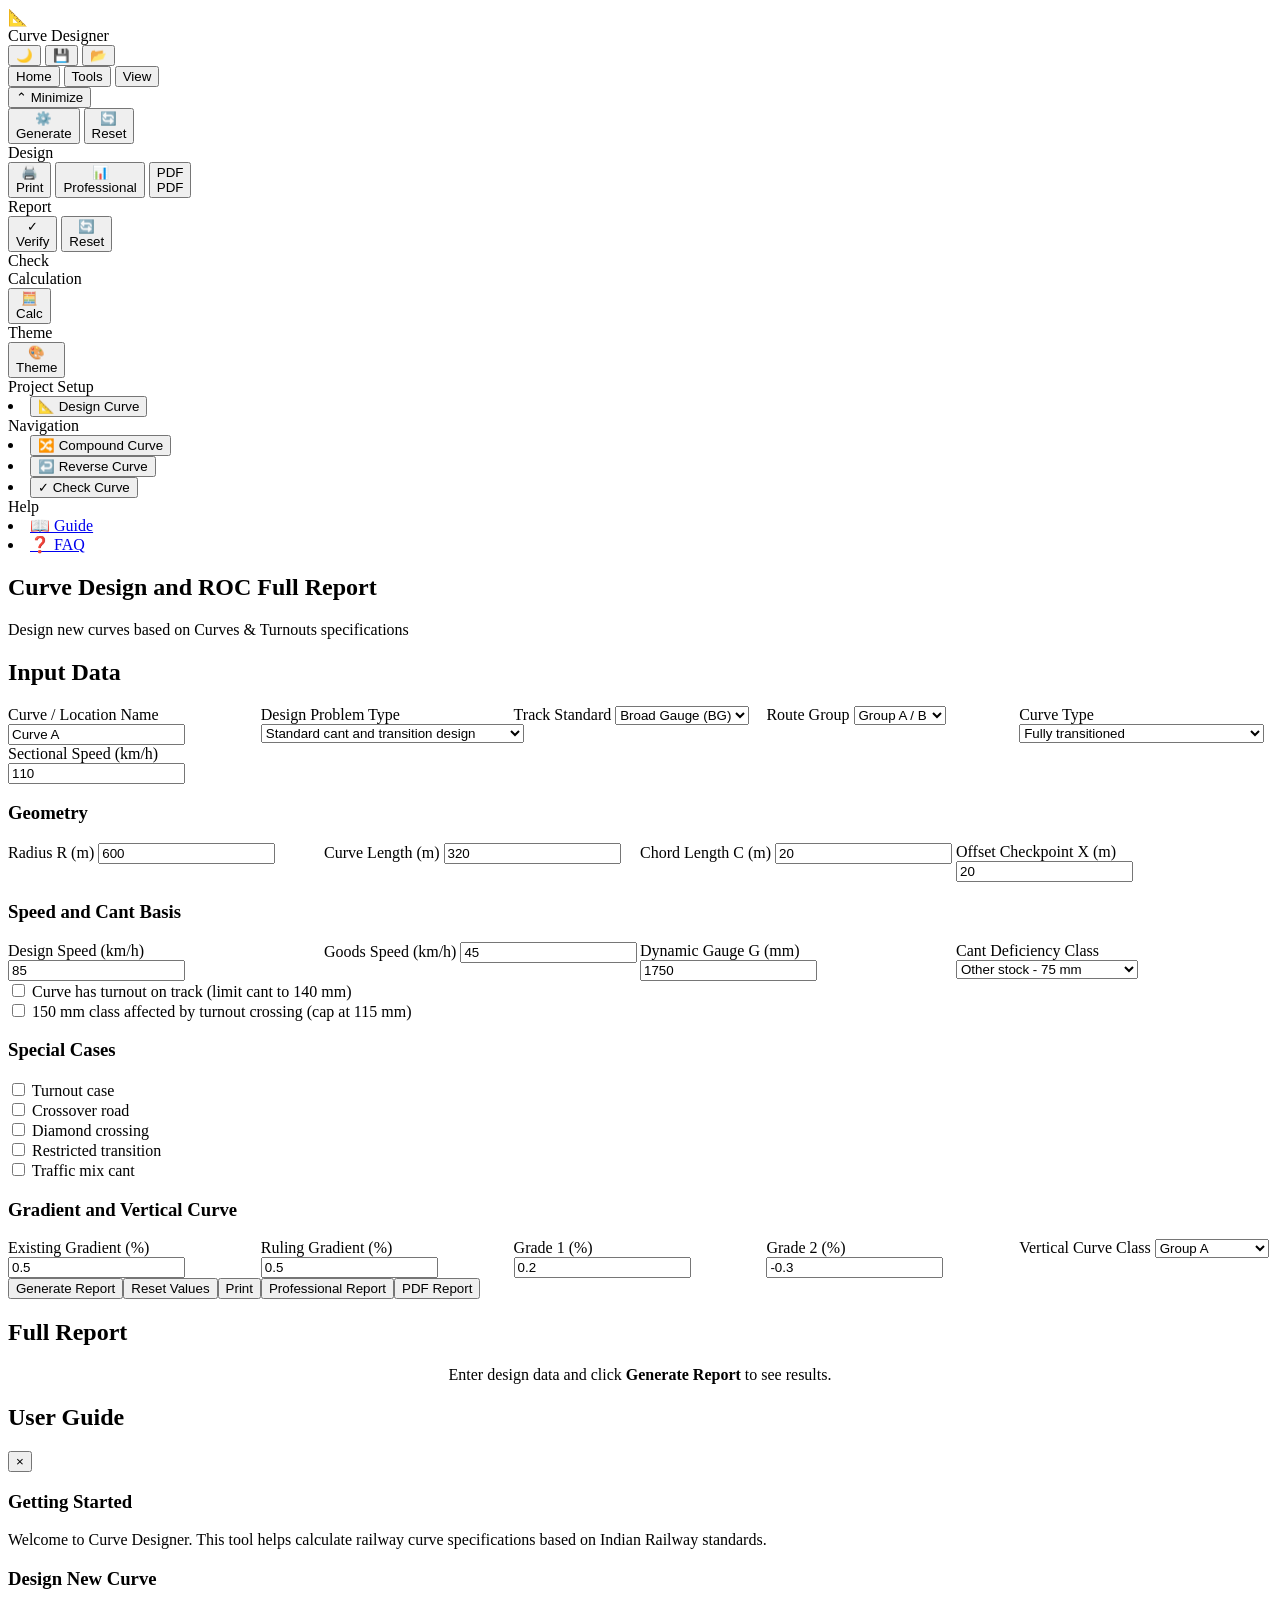
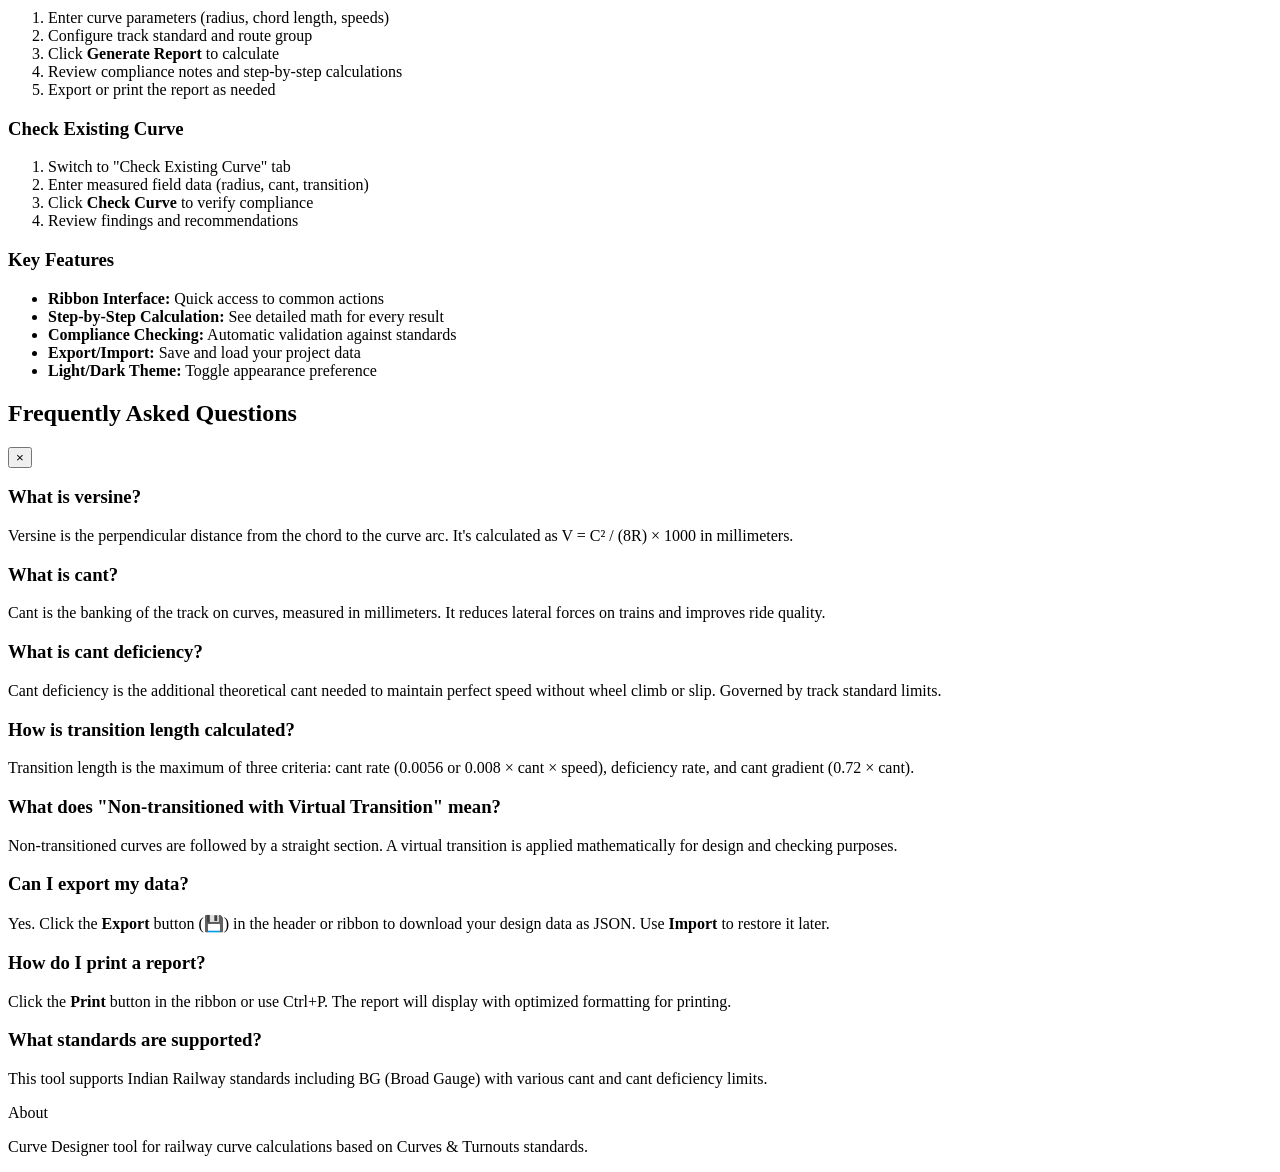
==== commit 4447db76: "Add files via upload" ====
--- a/index.html
+++ b/index.html
@@ -1,462 +1,1025 @@
-<!DOCTYPE html>
-<html lang="en">
-<head>
-  <meta charset="UTF-8">
-  <meta name="viewport" content="width=device-width, initial-scale=1.0">
-  <title>Curve Design and ROC Report</title>
-  <link rel="stylesheet" href="app.css">
-</head>
-<body>
-  <div class="ms-app">
-    <header class="ms-suite-bar">
-      <div class="ms-app-launcher">
-        <svg width="16" height="16" viewBox="0 0 16 16"><path fill="white" d="M0 0h4v4H0V0zm6 0h4v4H6V0zm6 0h4v4h-4V0zM0 6h4v4H0V6zm6 0h4v4H6V6zm6 0h4v4h-4V6zM0 12h4v4H0v-4zm6 0h4v4H6v-4zm6 0h4v4h-4v-4z"/></svg>
+<!DOCTYPE html>
+<html lang="en">
+<head>
+  <meta charset="UTF-8">
+  <meta name="viewport" content="width=device-width, initial-scale=1.0">
+  <title>Curve Design & ROC Report - MS Office Style</title>
+  
+  <!-- Stylesheets -->
+  <link rel="stylesheet" href="css/theme.css">
+  <link rel="stylesheet" href="css/styles.css">
+  <link rel="stylesheet" href="css/ribbon.css">
+  <link rel="stylesheet" href="css/sidebar.css">
+  
+  <style>
+    /* Additional page-specific styles */
+    .app-page[hidden] {
+      display: none;
+    }
+
+    .report {
+      display: flex;
+      flex-direction: column;
+      gap: var(--spacing-lg);
+    }
+
+    .report-card {
+      background: var(--color-surface);
+      border: 1px solid var(--color-border);
+      border-radius: 4px;
+      padding: var(--spacing-lg);
+      box-shadow: var(--shadow-1);
+    }
+
+    .report-table {
+      width: 100%;
+      margin-top: var(--spacing-lg);
+    }
+
+    .badge {
+      margin-bottom: var(--spacing-md);
+    }
+
+    .grid-responsive {
+      display: grid;
+      grid-template-columns: repeat(auto-fit, minmax(280px, 1fr));
+      gap: var(--spacing-lg);
+    }
+
+    .input-group {
+      display: grid;
+      grid-template-columns: repeat(auto-fit, minmax(250px, 1fr));
+      gap: var(--spacing-lg);
+    }
+
+    .empty {
+      text-align: center;
+      padding: var(--spacing-2xl);
+      color: var(--color-text-tertiary);
+      border: 2px dashed var(--color-border);
+      border-radius: 4px;
+      background: var(--color-surface-secondary);
+    }
+
+    .calc-steps {
+      display: flex;
+      flex-direction: column;
+      gap: 0;
+      border: 1px solid var(--color-border);
+      border-radius: 4px;
+      overflow: hidden;
+    }
+
+    .calc-step {
+      display: grid;
+      grid-template-columns: 60px 1fr;
+      border-bottom: 1px solid var(--color-border);
+      background: var(--color-surface);
+    }
+
+    .calc-step:last-child {
+      border-bottom: none;
+    }
+
+    .calc-index {
+      background: var(--color-surface-secondary);
+      display: flex;
+      align-items: center;
+      justify-content: center;
+      font-weight: 600;
+      color: var(--color-text);
+      padding: var(--spacing-md);
+      border-right: 1px solid var(--color-border);
+    }
+
+    .calc-content {
+      padding: var(--spacing-md) var(--spacing-lg);
+    }
+
+    .calc-formula, .calc-result {
+      font-family: monospace;
+      font-size: var(--font-size-sm);
+      color: var(--color-text-secondary);
+      margin: var(--spacing-sm) 0;
+    }
+
+    .status-chip {
+      display: inline-block;
+      padding: 4px 8px;
+      border-radius: 3px;
+      font-size: var(--font-size-sm);
+      font-weight: 600;
+      margin-right: var(--spacing-sm);
+    }
+
+    .status-chip.ok {
+      background: rgba(16, 124, 16, 0.2);
+      color: var(--color-success);
+    }
+
+    .status-chip.warn {
+      background: rgba(255, 185, 0, 0.2);
+      color: var(--color-warning);
+    }
+
+    .status-chip.bad {
+      background: rgba(218, 59, 1, 0.2);
+      color: var(--color-error);
+    }
+
+    .kpi {
+      background: var(--color-surface-secondary);
+      padding: var(--spacing-lg);
+      border-radius: 4px;
+      text-align: center;
+    }
+
+    .kpi-value {
+      font-size: var(--font-size-2xl);
+      font-weight: 600;
+      color: var(--color-primary);
+      margin: var(--spacing-md) 0;
+    }
+
+    .kpi-label {
+      font-size: var(--font-size-sm);
+      color: var(--color-text-tertiary);
+      text-transform: uppercase;
+      letter-spacing: 0.5px;
+    }
+
+  </style>
+</head>
+<body class="light-mode">
+  
+  <!-- Office Ribbon -->
+  <div class="office-ribbon">
+    <div class="ribbon-header">
+      <div class="ribbon-logo">
+        <div class="ribbon-logo-icon">📐</div>
+        <span>Curve Designer</span>
+      </div>
+      <div class="flex gap-1 items-center">
+        <button class="btn btn-secondary btn-icon" id="themeToggleBtn" title="Toggle Theme">🌙</button>
+        <button class="btn btn-secondary btn-icon" id="exportDataBtn" title="Export Data">💾</button>
+        <button class="btn btn-secondary btn-icon" id="importBtn" title="Import Data">📂</button>
+      </div>
+    </div>
+
+    <!-- Ribbon Tabs -->
+    <div class="ribbon-tabs">
+      <div class="ribbon-tab-list" role="tablist" aria-label="Ribbon Tabs">
+        <button class="ribbon-tab" data-tab="home">Home</button>
+        <button class="ribbon-tab" data-tab="tools">Tools</button>
+        <button class="ribbon-tab" data-tab="view">View</button>
       </div>
-      <div class="ms-app-title">Rail Design Toolkit</div>
-      <div class="ms-search-box">
-        <input type="text" placeholder="Search for designs...">
-      </div>
-      <div class="ms-user-profile">JS</div>
-    </header>
+      <button class="ribbon-minimize-btn" id="ribbonMinimizeBtn" type="button" aria-pressed="false" title="Minimize Ribbon">
+        <span class="ribbon-minimize-icon" aria-hidden="true">⌃</span>
+        <span class="ribbon-minimize-label">Minimize</span>
+      </button>
+    </div>
+
+    <!-- Ribbon Content -->
+    <div class="ribbon-content active" data-tab="home">
+      <!-- Design Group -->
+      <div class="ribbon-group">
+        <div class="ribbon-buttons">
+          <button class="ribbon-button" id="generateReportBtn" title="Generate Full Report">
+            <div class="ribbon-button-icon">⚙️</div>
+            <div class="ribbon-button-label">Generate</div>
+          </button>
+          <button class="ribbon-button" id="resetReportBtn" title="Reset to Default">
+            <div class="ribbon-button-icon">🔄</div>
+            <div class="ribbon-button-label">Reset</div>
+          </button>
+        </div>
+        <div class="ribbon-group-label">Design</div>
+      </div>
+
+      <!-- Report Group -->
+      <div class="ribbon-group">
+        <div class="ribbon-buttons">
+          <button class="ribbon-button" id="printReportBtn" title="Print Report">
+            <div class="ribbon-button-icon">🖨️</div>
+            <div class="ribbon-button-label">Print</div>
+          </button>
+          <button class="ribbon-button" id="exportReportBtn" title="Create Professional Report">
+            <div class="ribbon-button-icon">📊</div>
+            <div class="ribbon-button-label">Professional</div>
+          </button>
+          <button class="ribbon-button" id="pdfRibbonBtn" title="Open PDF Report">
+            <div class="ribbon-button-icon">PDF</div>
+            <div class="ribbon-button-label">PDF</div>
+          </button>
+        </div>
+        <div class="ribbon-group-label">Report</div>
+      </div>
+
+      <!-- Check Group -->
+      <div class="ribbon-group">
+        <div class="ribbon-buttons">
+          <button class="ribbon-button" id="checkGenerateBtn" title="Check Existing Curve">
+            <div class="ribbon-button-icon">✓</div>
+            <div class="ribbon-button-label">Verify</div>
+          </button>
+          <button class="ribbon-button" id="checkResetBtn" title="Reset Check">
+            <div class="ribbon-button-icon">🔄</div>
+            <div class="ribbon-button-label">Reset</div>
+          </button>
+        </div>
+        <div class="ribbon-group-label">Check</div>
+      </div>
+    </div>
+
+    <div class="ribbon-content" data-tab="tools">
+      <div class="ribbon-group">
+        <div class="ribbon-group-label">Calculation</div>
+        <div class="ribbon-buttons">
+          <button class="ribbon-button" title="Calculate All">
+            <div class="ribbon-button-icon">🧮</div>
+            <div class="ribbon-button-label">Calc</div>
+          </button>
+        </div>
+      </div>
+    </div>
+
+    <div class="ribbon-content" data-tab="view">
+      <div class="ribbon-group">
+        <div class="ribbon-group-label">Theme</div>
+        <div class="ribbon-buttons">
+          <button class="ribbon-button" id="themeRibbonBtn" title="Toggle Theme">
+            <div class="ribbon-button-icon">🎨</div>
+            <div class="ribbon-button-label">Theme</div>
+          </button>
+        </div>
+      </div>
+    </div>
+  </div>
+
+  <!-- Main Container -->
+  <div class="office-container">
+    
+    <!-- Left Sidebar -->
+    <aside class="office-sidebar">
+      <div class="sidebar-header">Project Setup</div>
+      <nav class="sidebar-nav">
+        <li class="sidebar-nav-item">
+          <button data-target="designPage">
+            <span class="sidebar-nav-icon">📐</span>
+            <span class="sidebar-nav-label">Design Curve</span>
+          </button>
+        </li>
+      </nav>
 
-    <div class="ms-body">
-      <aside class="ms-side-rail">
-        <div class="ms-nav-item active" id="nav-editor" title="Design Editor">🏗️</div>
-        <div class="ms-nav-item" title="Recent Projects">📁</div>
-        <div class="ms-nav-item" id="nav-about" title="About">ℹ️</div>
-        <div class="ms-nav-item" title="Settings">⚙️</div>
-      </aside>
+      <div class="sidebar-divider"></div>
 
-      <aside class="ms-side-panel">
-        <div class="ms-side-panel-header">Project Setup</div>
-        <div class="ms-side-panel-content">
-          <div class="section-block">
-            <div class="section-label">👤 General Info</div>
-            <p class="section-intro">Global route assumptions.</p>
-            <div class="field">
-              <label for="curveName">Curve name</label>
-              <input id="curveName" type="text" value="Curve A">
-            </div>
-            <div class="field">
-              <label for="routeGroup">Route group</label>
-              <select id="routeGroup">
-                <option value="AB">Group A / B</option>
-                <option value="Other">Other route</option>
-              </select>
-            </div>
-            <div class="field">
-              <label for="curveType">Curve type</label>
-              <select id="curveType">
-                <option value="transitioned">Fully transitioned</option>
-                <option value="nonTransitioned">Non-transitioned</option>
-              </select>
-            </div>
-            <div class="field">
-              <label for="sectionalSpeed">Speed limit (km/h)</label>
-              <input id="sectionalSpeed" type="number" min="0" value="110">
-            </div>
-          </div>
-          
-          <div class="section-block" style="margin-top: 1.2rem;">
-            <div class="section-label">📋 Design Cases</div>
-            <div class="checkbox">
-              <input id="hasCompoundCurve" type="checkbox">
-              <label for="hasCompoundCurve">Compound Curve</label>
-            </div>
-            <div class="checkbox">
-              <input id="hasReverseCurve" type="checkbox">
-              <label for="hasReverseCurve">Reverse Curve</label>
-            </div>
-            <div class="checkbox">
-              <input id="turnoutTrack" type="checkbox">
-              <label for="turnoutTrack">Turnout on Track</label>
-            </div>
-            <div class="checkbox">
-              <input id="hasCrossover" type="checkbox">
-              <label for="hasCrossover">Crossover Case</label>
-            </div>
-            <div class="checkbox">
-              <input id="hasDiamond" type="checkbox">
-              <label for="hasDiamond">Diamond Crossing</label>
-            </div>
-            <div class="checkbox hidden" id="outerCrossingLimitRow">
-              <input id="outerCrossingLimit" type="checkbox">
-              <label for="outerCrossingLimit">Outer rail crossing (115mm cap)</label>
-            </div>
-          </div>
-        </div>
-      </aside>
-
-      <main class="ms-workspace">
-        <div class="ms-ribbon">
-          <div class="ms-ribbon-top">
-            <div class="ms-doc-name">Design Report - Rail Geometry</div>
-          </div>
-          <div class="ms-ribbon-bottom">
-            <div class="input-tabs">
-              <button id="tab-btn-basis" class="tab-btn active" data-target="tab-basis">Basic Geometry</button>
-              <button id="tab-btn-extended" class="tab-btn hidden" data-target="tab-extended">Extended Details</button>
-              <button id="tab-btn-special" class="tab-btn hidden" data-target="tab-special">Track Features</button>
-              <button id="tab-btn-vertical" class="tab-btn" data-target="tab-vertical">Vertical</button>
-            </div>
-            <div class="ms-command-bar">
-              <button class="ms-cmd-btn primary" id="generateBtn" title="Generate Report">
-                Analyze
-              </button>
-              <button class="ms-cmd-btn" id="printBtn" title="Print Report">
-                Print
-              </button>
-              <button class="ms-cmd-btn" id="resetBtn" title="Reset to Defaults">
-                Reset
-              </button>
-            </div>
-          </div>
-        </div>
-
-        <div class="ms-content">
-          <div id="editor-view" class="layout">
-            <div class="panel">
-              <div class="panel-head">
-                <div class="panel-title">
-                  <h2>📏 Design Parameters</h2>
-                  <p>Configure project route and base geometric requirements.</p>
-                </div>
+      <div class="sidebar-header">Navigation</div>
+      <nav class="sidebar-nav">
+        <li class="sidebar-nav-item">
+          <button data-target="compoundPage">
+            <span class="sidebar-nav-icon">🔀</span>
+            <span class="sidebar-nav-label">Compound Curve</span>
+          </button>
+        </li>
+        <li class="sidebar-nav-item">
+          <button data-target="reversePage">
+            <span class="sidebar-nav-icon">↩️</span>
+            <span class="sidebar-nav-label">Reverse Curve</span>
+          </button>
+        </li>
+        <li class="sidebar-nav-item">
+          <button data-target="checkPage">
+            <span class="sidebar-nav-icon">✓</span>
+            <span class="sidebar-nav-label">Check Curve</span>
+          </button>
+        </li>
+      </nav>
+
+      <div class="sidebar-divider"></div>
+
+      <div class="sidebar-header">Help</div>
+      <nav class="sidebar-nav">
+        <li class="sidebar-nav-item">
+          <a href="#" id="guideBtn" title="Documentation">
+            <span class="sidebar-nav-icon">📖</span>
+            <span class="sidebar-nav-label">Guide</span>
+          </a>
+        </li>
+        <li class="sidebar-nav-item">
+          <a href="#" id="faqBtn" title="FAQ">
+            <span class="sidebar-nav-icon">❓</span>
+            <span class="sidebar-nav-label">FAQ</span>
+          </a>
+        </li>
+      </nav>
+    </aside>
+
+    <!-- Main Content Area -->
+    <main class="office-main">
+      <div class="office-content">
+        
+        <!-- Design Page -->
+        <section class="app-page" id="designPage">
+          <div class="office-panel">
+            <div class="office-panel-header">
+              <h1>Curve Design and ROC Full Report</h1>
+              <p class="office-panel-subtitle">Design new curves based on Curves & Turnouts specifications</p>
+            </div>
+
+            <!-- Input Panel -->
+            <div class="office-panel">
+              <h2>Input Data</h2>
+
+              <div class="input-group">
+                <div class="form-group">
+                  <label for="curveName">Curve / Location Name</label>
+                  <input type="text" id="curveName" value="Curve A">
+                </div>
+                <div class="form-group">
+                  <label for="problemType">Design Problem Type</label>
+                  <select id="problemType">
+                    <option value="standard">Standard cant and transition design</option>
+                    <option value="minimumRadius">Minimum radius for unrestricted speed</option>
+                    <option value="restrictedTransition">Restricted transition / speed optimization</option>
+                    <option value="trafficWeighted">Traffic-weighted equilibrium cant</option>
+                    <option value="turnoutCrossover">Turnout / crossover design review</option>
+                  </select>
+                </div>
+                <div class="form-group">
+                  <label for="trackStandard">Track Standard</label>
+                  <select id="trackStandard">
+                    <option value="BG">Broad Gauge (BG)</option>
+                    <option value="MG">Meter Gauge (MG)</option>
+                  </select>
+                </div>
+                <div class="form-group">
+                  <label for="routeGroup">Route Group</label>
+                  <select id="routeGroup">
+                    <option value="AB">Group A / B</option>
+                    <option value="Other">Other route</option>
+                  </select>
+                </div>
+                <div class="form-group">
+                  <label for="curveType">Curve Type</label>
+                  <select id="curveType">
+                    <option value="transitioned">Fully transitioned</option>
+                    <option value="nonTransitioned">Non-transitioned with virtual transition</option>
+                  </select>
+                </div>
+                <div class="form-group">
+                  <label for="sectionalSpeed">Sectional Speed (km/h)</label>
+                  <input type="number" id="sectionalSpeed" min="0" value="110">
+                </div>
+              </div>
+
+              <h3 class="mt-4">Geometry</h3>
+              <div class="input-group">
+                <div class="form-group">
+                  <label for="radius">Radius R (m)</label>
+                  <input type="number" id="radius" min="0" step="0.01" value="600">
+                </div>
+                <div class="form-group">
+                  <label for="curveLength">Curve Length (m)</label>
+                  <input type="number" id="curveLength" min="0" step="0.01" value="320">
+                </div>
+                <div class="form-group">
+                  <label for="chordLength">Chord Length C (m)</label>
+                  <input type="number" id="chordLength" min="0" step="0.01" value="20">
+                </div>
+                <div class="form-group">
+                  <label for="offsetX">Offset Checkpoint X (m)</label>
+                  <input type="number" id="offsetX" min="0" step="0.01" value="20">
+                </div>
+              </div>
+
+              <h3 class="mt-4">Speed and Cant Basis</h3>
+              <div class="input-group">
+                <div class="form-group">
+                  <label for="designSpeed">Design Speed (km/h)</label>
+                  <input type="number" id="designSpeed" min="0" step="0.01" value="85">
+                </div>
+                <div class="form-group">
+                  <label for="goodsSpeed">Goods Speed (km/h)</label>
+                  <input type="number" id="goodsSpeed" min="0" step="0.01" value="45">
+                </div>
+                <div class="form-group">
+                  <label for="gauge">Dynamic Gauge G (mm)</label>
+                  <input type="number" id="gauge" min="0" step="0.01" value="1750">
+                </div>
+                <div class="form-group">
+                  <label for="stockType">Cant Deficiency Class</label>
+                  <select id="stockType">
+                    <option value="75">Other stock - 75 mm</option>
+                    <option value="100">Nominated stock - 100 mm</option>
+                    <option value="115">Nominated stock - 115 mm</option>
+                    <option value="150">Nominated stock - 150 mm</option>
+                  </select>
+                </div>
+              </div>
+
+              <div class="checkbox-group mt-4">
+                <div class="checkbox-item">
+                  <input type="checkbox" id="turnoutTrack">
+                  <label for="turnoutTrack">Curve has turnout on track (limit cant to 140 mm)</label>
+                </div>
+                <div class="checkbox-item">
+                  <input type="checkbox" id="outerCrossingLimit">
+                  <label for="outerCrossingLimit">150 mm class affected by turnout crossing (cap at 115 mm)</label>
+                </div>
+              </div>
+
+              <h3 class="mt-4">Special Cases</h3>
+              <div class="checkbox-group">
+                <div class="checkbox-item">
+                  <input type="checkbox" id="enableTurnout">
+                  <label for="enableTurnout">Turnout case</label>
+                </div>
+                <div class="checkbox-item">
+                  <input type="checkbox" id="hasCrossover">
+                  <label for="hasCrossover">Crossover road</label>
+                </div>
+                <div class="checkbox-item">
+                  <input type="checkbox" id="hasDiamond">
+                  <label for="hasDiamond">Diamond crossing</label>
+                </div>
+                <div class="checkbox-item">
+                  <input type="checkbox" id="enableRestrictedTransition">
+                  <label for="enableRestrictedTransition">Restricted transition</label>
+                </div>
+                <div class="checkbox-item">
+                  <input type="checkbox" id="enableTrafficMix">
+                  <label for="enableTrafficMix">Traffic mix cant</label>
+                </div>
+              </div>
+
+              <!-- Additional fields for special cases -->
+              <div id="enableRestrictedTransition-section" data-case-section="enableRestrictedTransition" hidden style="margin-top: var(--spacing-lg); padding: var(--spacing-lg); background: var(--color-surface-secondary); border-radius: 4px;">
+                <h4>Restricted Transition Details</h4>
+                <div class="form-group">
+                  <label for="restrictedTransitionLength">Available Transition L (m)</label>
+                  <input type="number" id="restrictedTransitionLength" min="0" step="0.01" value="50">
+                </div>
+              </div>
+
+
+
+
+
+              <div id="enableTurnout-section" data-case-section="enableTurnout" hidden style="margin-top: var(--spacing-lg); padding: var(--spacing-lg); background: var(--color-surface-secondary); border-radius: 4px;">
+                <h4>Turnout Details</h4>
+                <div class="input-group">
+                  <div class="form-group">
+                    <label for="turnoutType">Turnout Type</label>
+                    <select id="turnoutType">
+                      <option value="1:12">1 in 12 curved switch</option>
+                      <option value="1:8.5">1 in 8.5 curved switch</option>
+                      <option value="1:8.5TWS">1 in 8.5 thick web</option>
+                      <option value="1:8.5Sym">1 in 8.5 symmetrical split</option>
+                      <option value="1:12TWS">1 in 12 TWS</option>
+                    </select>
+                  </div>
+                  <div class="form-group">
+                    <label for="turnoutPlacement">Turnout Placement</label>
+                    <select id="turnoutPlacement">
+                      <option value="straight">Straight track</option>
+                      <option value="outside">Outside of curve</option>
+                      <option value="inside">Inside of curve</option>
+                    </select>
+                  </div>
+                  <div class="form-group">
+                    <label for="mainCurveDegree">Main Curve Degree</label>
+                    <input type="number" id="mainCurveDegree" min="0" step="0.01" value="4">
+                  </div>
+                  <div class="form-group">
+                    <label for="leadRadius">Lead Radius (m)</label>
+                    <input type="number" id="leadRadius" min="0" step="0.01" value="350">
+                  </div>
+                  <div class="form-group">
+                    <label for="interlockingSpeed">Interlocking Speed (km/h)</label>
+                    <input type="number" id="interlockingSpeed" min="0" step="0.01" value="30">
+                  </div>
+                  <div class="form-group">
+                    <label for="turnoutEqCant">Turnout Cant (mm)</label>
+                    <input type="number" id="turnoutEqCant" min="0" step="0.01" value="35">
+                  </div>
+                  <div class="form-group">
+                    <label for="turnoutCase">Turnout Case</label>
+                    <select id="turnoutCase">
+                      <option value="similar">Similar flexure</option>
+                      <option value="contrary">Contrary flexure</option>
+                    </select>
+                  </div>
+                  <div class="form-group">
+                    <label for="reverseAfterTurnout">Reverse After Turnout</label>
+                    <select id="reverseAfterTurnout">
+                      <option value="no">No</option>
+                      <option value="yes">Yes</option>
+                    </select>
+                  </div>
+                </div>
+              </div>
+
+              <div id="hasDiamond-section" data-case-section="hasDiamond" hidden style="margin-top: var(--spacing-lg); padding: var(--spacing-lg); background: var(--color-surface-secondary); border-radius: 4px;">
+                <h4>Diamond Crossing Details</h4>
+                <div class="checkbox-item">
+                  <input type="checkbox" id="diamondApproachStraight">
+                  <label for="diamondApproachStraight">Diamond is on straight approach with minimum 50 m straight before curve</label>
+                </div>
+              </div>
+
+              <div id="enableTrafficMix-section" data-case-section="enableTrafficMix" hidden style="margin-top: var(--spacing-lg); padding: var(--spacing-lg); background: var(--color-surface-secondary); border-radius: 4px;">
+                <h4>Traffic Mix for Equilibrium Cant</h4>
+                <div class="input-group">
+                  <div class="form-group">
+                    <label for="trafficN1">Train Count Group 1</label>
+                    <input type="number" id="trafficN1" min="0" step="1" value="12">
+                  </div>
+                  <div class="form-group">
+                    <label for="trafficW1">Train Load Group 1 (t)</label>
+                    <input type="number" id="trafficW1" min="0" step="0.01" value="750">
+                  </div>
+                  <div class="form-group">
+                    <label for="trafficV1">Speed Group 1 (km/h)</label>
+                    <input type="number" id="trafficV1" min="0" step="0.01" value="50">
+                  </div>
+                  <div class="form-group">
+                    <label for="trafficN2">Train Count Group 2</label>
+                    <input type="number" id="trafficN2" min="0" step="1" value="7">
+                  </div>
+                  <div class="form-group">
+                    <label for="trafficW2">Train Load Group 2 (t)</label>
+                    <input type="number" id="trafficW2" min="0" step="0.01" value="1700">
+                  </div>
+                  <div class="form-group">
+                    <label for="trafficV2">Speed Group 2 (km/h)</label>
+                    <input type="number" id="trafficV2" min="0" step="0.01" value="15">
+                  </div>
+                  <div class="form-group">
+                    <label for="trafficN3">Train Count Group 3</label>
+                    <input type="number" id="trafficN3" min="0" step="1" value="25">
+                  </div>
+                  <div class="form-group">
+                    <label for="trafficW3">Train Load Group 3 (t)</label>
+                    <input type="number" id="trafficW3" min="0" step="0.01" value="300">
+                  </div>
+                  <div class="form-group">
+                    <label for="trafficV3">Speed Group 3 (km/h)</label>
+                    <input type="number" id="trafficV3" min="0" step="0.01" value="30">
+                  </div>
+                </div>
+              </div>
+
+              <h3 class="mt-4">Gradient and Vertical Curve</h3>
+              <div class="input-group">
+                <div class="form-group">
+                  <label for="existingGradient">Existing Gradient (%)</label>
+                  <input type="number" id="existingGradient" step="0.001" value="0.5">
+                </div>
+                <div class="form-group">
+                  <label for="rulingGradient">Ruling Gradient (%)</label>
+                  <input type="number" id="rulingGradient" step="0.001" value="0.5">
+                </div>
+                <div class="form-group">
+                  <label for="grade1">Grade 1 (%)</label>
+                  <input type="number" id="grade1" step="0.001" value="0.2">
+                </div>
+                <div class="form-group">
+                  <label for="grade2">Grade 2 (%)</label>
+                  <input type="number" id="grade2" step="0.001" value="-0.3">
+                </div>
+                <div class="form-group">
+                  <label for="verticalGroup">Vertical Curve Class</label>
+                  <select id="verticalGroup">
+                    <option value="A">Group A</option>
+                    <option value="B">Group B</option>
+                    <option value="CDE">Group C / D / E</option>
+                  </select>
+                </div>
+              </div>
+
+              <div style="display: flex; flex-wrap: wrap; gap: var(--spacing-md); margin-top: var(--spacing-2xl);">
+                <button class="btn btn-primary" id="generateBtn">Generate Report</button>
+                <button class="btn btn-secondary" id="resetBtn">Reset Values</button>
+                <button class="btn btn-secondary" id="printBtn">Print</button>
+                <button class="btn btn-secondary" id="professionalReportBtn">Professional Report</button>
+                <button class="btn btn-secondary" id="pdfReportBtn">PDF Report</button>
               </div>
-
-        <details class="helper-card collapsible soft-toggle">
-          <summary>
-            <div class="summary-copy">
-              <strong>❓ Quick help and navigation tips</strong>
-              <span>Hidden by default so the page stays clean. Open when you need guidance.</span>
-            </div>
-          </summary>
-          <div class="collapsible-body">
-            <p>Configure project parameters below. Specialized tools are accessible via the ribbon tabs above.</p>
-            <ul class="helper-list">
-              <li>Hover or focus the small <span class="tip" data-tip="Short field explanation.">?</span> icons for guidance.</li>
-              <li>The report refreshes automatically as you edit values.</li>
-            </ul>
-          </div>
-        </details>
-
-        <div id="tab-basis" class="tab-content active">
-        <div class="section-block compact-grid">
-          <div class="section-label">📐 Core Alignment</div>
-          <p class="section-intro">Primary geometric inputs for validation.</p>
-          <div class="grid">
-            <div class="field">
-              <label for="radius"><span class="field-title">Radius R (m) <span class="tip" tabindex="0" data-tip="Main design radius used for cant, permissible speed, turnout, and gradient checks.">?</span></span></label>
-              <input id="radius" type="number" min="0" step="0.01" value="600">
-            </div>
-            <div class="field">
-              <label for="curveLength">Curve length (m)</label>
-              <input id="curveLength" type="number" min="0" step="0.01" value="320">
-            </div>
-            <div class="field">
-              <label for="chordLength"><span class="field-title">Chord length C (m) for versine <span class="tip" tabindex="0" data-tip="Together with versine, this is used to derive a check radius under Para 401.">?</span></span></label>
-              <input id="chordLength" type="number" min="0" step="0.01" value="20">
-            </div>
-            <div class="field">
-              <label for="versine"><span class="field-title">Versine V (mm) <span class="tip" tabindex="0" data-tip="Enter measured or assumed versine to compare the derived radius with the entered radius.">?</span></span></label>
-              <input id="versine" type="number" min="0" step="0.01" value="8.33">
-            </div>
-            <div class="field">
-              <label for="transitionLength"><span class="field-title">Actual transition length L (m) <span class="tip" tabindex="0" data-tip="This is the real transition length available on site and is used to test desirable and minimum criteria.">?</span></span></label>
-              <input id="transitionLength" type="number" min="0" step="0.01" value="70">
-            </div>
-            <div class="field">
-              <label for="offsetX"><span class="field-title">Offset checkpoint X (m) <span class="tip" tabindex="0" data-tip="Distance from the transition origin where the offset should be reported.">?</span></span></label>
-              <input id="offsetX" type="number" min="0" step="0.01" value="20">
-            </div>
-          </div>
-          <div id="about-view" class="hidden">
-            <div class="panel">
-              <h2>ℹ️ About Rail Design Toolkit</h2>
-              <p>This toolkit provides automated geometry checks and reporting for rail designers. It focuses on the following Codal references:</p>
-              <div class="stats" style="margin-top: 24px;">
-                <div class="stat">
-                  <span class="hint">Geometry</span>
-                  <strong>Para 401</strong>
-                </div>
-                <div class="stat">
-                  <span class="hint">Speed and cant</span>
-                  <strong>Paras 403-405</strong>
-                </div>
-                <div class="stat">
-                  <span class="hint">Turnout checks</span>
-                  <strong>Paras 408-414</strong>
-                </div>
-                <div class="stat">
-                  <span class="hint">Vertical alignment</span>
-                  <strong>Paras 416-417</strong>
-                </div>
+            </div>
+
+            <!-- Report Display -->
+            <div class="office-panel mt-4">
+              <h2>Full Report</h2>
+              <div id="report" class="report">
+                <div class="empty">Enter design data and click <strong>Generate Report</strong> to see results.</div>
+              </div>
+            </div>
+          </div>
+        </section>
+
+        <!-- Compound Curve Page -->
+        <section class="app-page" id="compoundPage" hidden>
+          <div class="office-panel">
+            <div class="office-panel-header">
+              <h1>Compound Curve Design</h1>
+              <p class="office-panel-subtitle">Design transitions for compound curves</p>
+            </div>
+
+            <!-- Input Panel -->
+            <div class="office-panel">
+              <h2>Compound Curve Parameters</h2>
+              <p style="color: var(--color-text-secondary); margin-bottom: var(--spacing-lg);">A compound curve consists of two circular arcs with different radii. Enter the cant and cant deficiency values for each curve segment.</p>
+              
+              <div class="input-group">
+                <div class="form-group">
+                  <label for="compoundCurveName">Curve / Location Name</label>
+                  <input type="text" id="compoundCurveName" value="Compound Curve A">
+                </div>
+              </div>
+
+              <h3>Curve 1 Parameters</h3>
+              <div class="input-group">
+                <div class="form-group">
+                  <label for="compoundRadius1">Radius R₁ (m)</label>
+                  <input type="number" id="compoundRadius1" min="0" step="0.01" value="600">
+                </div>
+                <div class="form-group">
+                  <label for="compoundSpeed1">Speed V₁ (km/h)</label>
+                  <input type="number" id="compoundSpeed1" min="0" step="0.01" value="85">
+                </div>
+                <div class="form-group">
+                  <label for="compoundCa1">Cant Ca₁ (mm)</label>
+                  <input type="number" id="compoundCa1" min="0" step="0.01" value="95">
+                </div>
+                <div class="form-group">
+                  <label for="compoundCd1">Cant Deficiency Cd₁ (mm)</label>
+                  <input type="number" id="compoundCd1" min="0" step="0.01" value="75">
+                </div>
+              </div>
+
+              <h3>Curve 2 Parameters</h3>
+              <div class="input-group">
+                <div class="form-group">
+                  <label for="compoundRadius2">Radius R₂ (m)</label>
+                  <input type="number" id="compoundRadius2" min="0" step="0.01" value="800">
+                </div>
+                <div class="form-group">
+                  <label for="compoundSpeed2">Speed V₂ (km/h)</label>
+                  <input type="number" id="compoundSpeed2" min="0" step="0.01" value="95">
+                </div>
+                <div class="form-group">
+                  <label for="compoundCa2">Cant Ca₂ (mm)</label>
+                  <input type="number" id="compoundCa2" min="0" step="0.01" value="60">
+                </div>
+                <div class="form-group">
+                  <label for="compoundCd2">Cant Deficiency Cd₂ (mm)</label>
+                  <input type="number" id="compoundCd2" min="0" step="0.01" value="45">
+                </div>
+              </div>
+
+              <div style="display: flex; flex-wrap: wrap; gap: var(--spacing-md); margin-top: var(--spacing-2xl);">
+                <button class="btn btn-primary" id="compoundGenerateBtn">Calculate Compound Transition</button>
+                <button class="btn btn-secondary" id="compoundResetBtn">Reset Values</button>
               </div>
-            </div>
-          </div>
-        </div>
-
-        <div class="section-block" style="margin-top: 1rem;">
-          <div class="section-label">⚡ Speed & Cant Basis</div>
-          <div class="grid">
-            <div class="field">
-              <label for="designSpeed">Design Speed (km/h)</label>
-              <input id="designSpeed" type="number" min="0" step="0.01" value="85">
-            </div>
-            <div class="field">
-              <label for="goodsSpeed">Goods Speed (km/h)</label>
-              <input id="goodsSpeed" type="number" min="0" step="0.01" value="45">
-            </div>
-            <div class="field">
-              <label for="gauge">Gauge (mm)</label>
-              <input id="gauge" type="number" min="0" step="0.01" value="1750">
-            </div>
-            <div class="field">
-              <label for="stockType">Cant Deficiency Class</label>
-              <select id="stockType">
-                <option value="75">Other stock - 75 mm</option>
-                <option value="100">Nominated stock - 100 mm</option>
-                <option value="115">Nominated stock - 115 mm</option>
-                <option value="150">Nominated stock - 150 mm</option>
-              </select>
-            </div>
-          </div>
-        </div>
-        </div>
-
-        <!-- New Dedicated Extended Tab -->
-        <div id="tab-extended" class="tab-content">
-          <div id="compoundCurveFields" class="section-block hidden">
-            <div class="section-label">🔗 Compound Curve Detail</div>
-            <div class="grid">
-                <div class="field">
-                  <label for="compoundRadius1">R1 (m)</label>
-                  <input id="compoundRadius1" type="number" value="600">
-                </div>
-                <div class="field">
-                  <label for="compoundSpeed1">V1 (km/h)</label>
-                  <input id="compoundSpeed1" type="number" value="85">
-                </div>
-                <div class="field">
-                  <label for="compoundRadius2">R2 (m)</label>
-                  <input id="compoundRadius2" type="number" value="900">
-                </div>
-                <div class="field">
-                  <label for="compoundSpeed2">V2 (km/h)</label>
-                  <input id="compoundSpeed2" type="number" value="85">
-                </div>
-            </div>
-          </div>
-          <div id="reverseCurveFields" class="section-block hidden" style="margin-top:0.8rem;">
-            <div class="section-label">↩️ Reverse Curve Detail</div>
-            <div class="grid">
-                <div class="field">
-                  <label for="reverseRadius1">R1 (m)</label>
-                  <input id="reverseRadius1" type="number" value="600">
-                </div>
-                <div class="field">
-                  <label for="reverseSpeed1">V1 (km/h)</label>
-                  <input id="reverseSpeed1" type="number" value="85">
-                </div>
-                <div class="field">
-                  <label for="reverseRadius2">R2 (m)</label>
-                  <input id="reverseRadius2" type="number" value="700">
-                </div>
-                <div class="field">
-                  <label for="reverseSpeed2">V2 (km/h)</label>
-                  <input id="reverseSpeed2" type="number" value="85">
-                </div>
-                <div class="field">
-                  <label for="reverseStraight">Straight (m)</label>
-                  <input id="reverseStraight" type="number" value="60">
-                </div>
-            </div>
-          </div>
-        </div>
-
-        <div id="tab-special" class="tab-content">
-        <div class="section-block">
-          <div class="section-label">🛤️ Track Features</div>
-          <div class="sub-block">
-            <div class="sub-block-title">🔀 Turnout Setup</div>
-            <div class="grid">
-                <div class="field">
-                  <label for="compoundRadius1">Compound curve 1 radius (m)</label>
-                  <input id="compoundRadius1" type="number" min="0" step="0.01" value="600">
-                </div>
-                <div class="field">
-                  <label for="compoundSpeed1">Compound curve 1 design speed (km/h)</label>
-                  <input id="compoundSpeed1" type="number" min="0" step="0.01" value="85">
-                </div>
-                <div class="field">
-                  <label for="compoundRadius2">Compound curve 2 radius (m)</label>
-                  <input id="compoundRadius2" type="number" min="0" step="0.01" value="900">
-                </div>
-                <div class="field">
-                  <label for="compoundSpeed2">Compound curve 2 design speed (km/h)</label>
-                  <input id="compoundSpeed2" type="number" min="0" step="0.01" value="85">
-                </div>
+            </div>
+
+            <!-- Report Display -->
+            <div class="office-panel mt-4">
+              <h2>Compound Curve Report</h2>
+              <div id="compoundReport" class="report">
+                <div class="empty">Enter parameters and click <strong>Calculate Compound Transition</strong> to see results.</div>
+              </div>
+            </div>
+          </div>
+        </section>
+
+        <!-- Reverse Curve Page -->
+        <section class="app-page" id="reversePage" hidden>
+          <div class="office-panel">
+            <div class="office-panel-header">
+              <h1>Reverse Curve Design</h1>
+              <p class="office-panel-subtitle">Design transitions for reverse curves (S-curves)</p>
+            </div>
+
+            <!-- Input Panel -->
+            <div class="office-panel">
+              <h2>Reverse Curve Parameters</h2>
+              <p style="color: var(--color-text-secondary); margin-bottom: var(--spacing-lg);">A reverse (S) curve consists of two curves in opposite directions. Enter the cant and cant deficiency values for each curve.</p>
+              
+              <div class="input-group">
+                <div class="form-group">
+                  <label for="reverseCurveName">Curve / Location Name</label>
+                  <input type="text" id="reverseCurveName" value="Reverse Curve A">
+                </div>
+              </div>
+
+              <h3>First Curve (Left)</h3>
+              <div class="input-group">
+                <div class="form-group">
+                  <label for="reverseRadius1">Radius R₁ (m)</label>
+                  <input type="number" id="reverseRadius1" min="0" step="0.01" value="800">
+                </div>
+                <div class="form-group">
+                  <label for="reverseSpeed1">Speed V₁ (km/h)</label>
+                  <input type="number" id="reverseSpeed1" min="0" step="0.01" value="85">
+                </div>
+                <div class="form-group">
+                  <label for="reverseCa1">Cant Ca₁ (mm)</label>
+                  <input type="number" id="reverseCa1" min="0" step="0.01" value="95">
+                </div>
+                <div class="form-group">
+                  <label for="reverseCd1">Cant Deficiency Cd₁ (mm)</label>
+                  <input type="number" id="reverseCd1" min="0" step="0.01" value="75">
+                </div>
+              </div>
+
+              <h3>Second Curve (Right)</h3>
+              <div class="input-group">
+                <div class="form-group">
+                  <label for="reverseRadius2">Radius R₂ (m)</label>
+                  <input type="number" id="reverseRadius2" min="0" step="0.01" value="900">
+                </div>
+                <div class="form-group">
+                  <label for="reverseSpeed2">Speed V₂ (km/h)</label>
+                  <input type="number" id="reverseSpeed2" min="0" step="0.01" value="95">
+                </div>
+                <div class="form-group">
+                  <label for="reverseCa2">Cant Ca₂ (mm)</label>
+                  <input type="number" id="reverseCa2" min="0" step="0.01" value="80">
+                </div>
+                <div class="form-group">
+                  <label for="reverseCd2">Cant Deficiency Cd₂ (mm)</label>
+                  <input type="number" id="reverseCd2" min="0" step="0.01" value="65">
+                </div>
+              </div>
+
+              <h3>Straight Section</h3>
+              <div class="input-group">
+                <div class="form-group">
+                  <label for="reverseStraight">Straight Length Between Curves (m)</label>
+                  <input type="number" id="reverseStraight" min="0" step="0.01" value="60">
+                </div>
+              </div>
+
+              <div style="display: flex; flex-wrap: wrap; gap: var(--spacing-md); margin-top: var(--spacing-2xl);">
+                <button class="btn btn-primary" id="reverseGenerateBtn">Calculate Reverse Transition</button>
+                <button class="btn btn-secondary" id="reverseResetBtn">Reset Values</button>
               </div>
-
-              <div class="checkbox">
-                <input id="hasReverseCurve" type="checkbox">
-                <label for="hasReverseCurve">Reverse curve case is present, so calculate transition from two opposite curves</label>
+            </div>
+
+            <!-- Report Display -->
+            <div class="office-panel mt-4">
+              <h2>Reverse Curve Report</h2>
+              <div id="reverseReport" class="report">
+                <div class="empty">Enter parameters and click <strong>Calculate Reverse Transition</strong> to see results.</div>
+              </div>
+            </div>
+          </div>
+        </section>
+
+        <!-- Check Curve Page -->
+        <section class="app-page" id="checkPage" hidden>
+          <div class="office-panel">
+            <div class="office-panel-header">
+              <h1>Check Existing Curve</h1>
+              <p class="office-panel-subtitle">Verify existing curves against specifications</p>
+            </div>
+
+            <!-- Input Panel -->
+            <div class="office-panel">
+              <h2>Existing Curve Data</h2>
+              <div class="input-group">
+                <div class="form-group">
+                  <label for="checkCurveName">Curve / Location Name</label>
+                  <input type="text" id="checkCurveName" value="Existing Curve A">
+                </div>
+                <div class="form-group">
+                  <label for="checkRouteGroup">Route Group</label>
+                  <select id="checkRouteGroup">
+                    <option value="AB">Group A / B</option>
+                    <option value="Other">Other route</option>
+                  </select>
+                </div>
+                <div class="form-group">
+                  <label for="checkCurveType">Curve Type</label>
+                  <select id="checkCurveType">
+                    <option value="transitioned">Fully transitioned</option>
+                    <option value="nonTransitioned">Non-transitioned</option>
+                  </select>
+                </div>
+                <div class="form-group">
+                  <label for="checkSectionalSpeed">Sectional Speed (km/h)</label>
+                  <input type="number" id="checkSectionalSpeed" min="0" value="110">
+                </div>
+              </div>
+
+              <h3 class="mt-4">Measured Geometry</h3>
+              <div class="input-group">
+                <div class="form-group">
+                  <label for="checkRadius">Radius R (m)</label>
+                  <input type="number" id="checkRadius" min="0" step="0.01" value="600">
+                </div>
+                <div class="form-group">
+                  <label for="checkChordLength">Chord C (m)</label>
+                  <input type="number" id="checkChordLength" min="0" step="0.01" value="20">
+                </div>
+                <div class="form-group">
+                  <label for="checkVersine">Versine V (mm)</label>
+                  <input type="number" id="checkVersine" min="0" step="0.01" value="8.33">
+                </div>
+                <div class="form-group">
+                  <label for="checkTransitionLength">Transition L (m)</label>
+                  <input type="number" id="checkTransitionLength" min="0" step="0.01" value="70">
+                </div>
+                <div class="form-group">
+                  <label for="checkCurveLength">Curve Length (m)</label>
+                  <input type="number" id="checkCurveLength" min="0" step="0.01" value="320">
+                </div>
+                <div class="form-group">
+                  <label for="checkMeasuredCant">Cant (mm)</label>
+                  <input type="number" id="checkMeasuredCant" min="0" step="0.01" value="100">
+                </div>
+                <div class="form-group">
+                  <label for="checkSpeed">Check Speed (km/h)</label>
+                  <input type="number" id="checkSpeed" min="0" step="0.01" value="85">
+                </div>
+                <div class="form-group">
+                  <label for="checkGoodsSpeed">Goods Speed (km/h)</label>
+                  <input type="number" id="checkGoodsSpeed" min="0" step="0.01" value="45">
+                </div>
+              </div>
+
+              <h3 class="mt-4">Stock and Limits</h3>
+              <div class="input-group">
+                <div class="form-group">
+                  <label for="checkGauge">Gauge G (mm)</label>
+                  <input type="number" id="checkGauge" min="0" step="0.01" value="1750">
+                </div>
+                <div class="form-group">
+                  <label for="checkStockType">Cant Deficiency Class</label>
+                  <select id="checkStockType">
+                    <option value="75">Other stock - 75 mm</option>
+                    <option value="100">Nominated stock - 100 mm</option>
+                    <option value="115">Nominated stock - 115 mm</option>
+                    <option value="150">Nominated stock - 150 mm</option>
+                  </select>
+                </div>
+              </div>
+
+              <h3 class="mt-4">Gradient and Vertical Curve</h3>
+              <div class="input-group">
+                <div class="form-group">
+                  <label for="checkExistingGradient">Gradient (%)</label>
+                  <input type="number" id="checkExistingGradient" step="0.001" value="0.5">
+                </div>
+                <div class="form-group">
+                  <label for="checkRulingGradient">Ruling Gradient (%)</label>
+                  <input type="number" id="checkRulingGradient" step="0.001" value="0.5">
+                </div>
+                <div class="form-group">
+                  <label for="checkGrade1">Grade 1 (%)</label>
+                  <input type="number" id="checkGrade1" step="0.001" value="0.2">
+                </div>
+                <div class="form-group">
+                  <label for="checkGrade2">Grade 2 (%)</label>
+                  <input type="number" id="checkGrade2" step="0.001" value="-0.3">
+                </div>
+                <div class="form-group">
+                  <label for="checkVerticalGroup">Vertical Curve Class</label>
+                  <select id="checkVerticalGroup">
+                    <option value="A">Group A</option>
+                    <option value="B">Group B</option>
+                    <option value="CDE">Group C / D / E</option>
+                  </select>
+                </div>
+              </div>
+
+              <div class="checkbox-group mt-4">
+                <div class="checkbox-item">
+                  <input type="checkbox" id="checkTurnoutTrack">
+                  <label for="checkTurnoutTrack">Turnout on track (limit to 140 mm)</label>
+                </div>
+                <div class="checkbox-item">
+                  <input type="checkbox" id="checkOuterCrossingLimit">
+                  <label for="checkOuterCrossingLimit">Crossing limit (cap 150 mm at 115 mm)</label>
+                </div>
+              </div>
+
+              <div style="display: flex; flex-wrap: wrap; gap: var(--spacing-md); margin-top: var(--spacing-2xl);">
+                <button class="btn btn-primary" id="checkGeneratePageBtn">Check Curve</button>
+                <button class="btn btn-secondary" id="checkResetPageBtn">Reset Values</button>
+                <button class="btn btn-secondary" id="checkPrintPageBtn">Print</button>
+                <button class="btn btn-secondary" id="checkProfessionalReportBtn">Professional Report</button>
+                <button class="btn btn-secondary" id="checkPdfReportBtn">PDF Report</button>
               </div>
-              <div class="grid hidden" id="reverseCurveFields" style="margin-top: 11px;">
-                <div class="field">
-                  <label for="reverseRadius1">Reverse curve 1 radius (m)</label>
-                  <input id="reverseRadius1" type="number" min="0" step="0.01" value="600">
-                </div>
-                <div class="field">
-                  <label for="reverseSpeed1">Reverse curve 1 design speed (km/h)</label>
-                  <input id="reverseSpeed1" type="number" min="0" step="0.01" value="85">
-                </div>
-                <div class="field">
-                  <label for="reverseRadius2">Reverse curve 2 radius (m)</label>
-                  <input id="reverseRadius2" type="number" min="0" step="0.01" value="700">
-                </div>
-                <div class="field">
-                  <label for="reverseSpeed2">Reverse curve 2 design speed (km/h)</label>
-                  <input id="reverseSpeed2" type="number" min="0" step="0.01" value="85">
-                </div>
-                <div class="field">
-                  <label for="reverseStraight"><span class="field-title">Straight between reverse transitions (m) <span class="tip" tabindex="0" data-tip="Useful mainly for higher-speed reverse curves where a straight is recommended between transitions.">?</span></span></label>
-                  <input id="reverseStraight" type="number" min="0" step="0.01" value="60">
-                </div>
-              </div>
-            </div>
-
-            <div class="sub-block">
-              <div class="sub-block-title">🚂 Turnout And Curved Main Line</div>
-              <div class="grid">
-                <div class="field">
-                  <label for="turnoutType">Turnout type</label>
-                  <select id="turnoutType">
-                    <option value="1:12">1 in 12 curved switch</option>
-                    <option value="1:8.5">1 in 8.5 curved switch</option>
-                    <option value="1:8.5TWS">1 in 8.5 thick web curved switch on emergency crossover</option>
-                    <option value="1:8.5Sym">1 in 8.5 symmetrical split</option>
-                    <option value="1:12TWS">1 in 12 TWS</option>
-                  </select>
-                </div>
-                <div class="field">
-                  <label for="turnoutPlacement">Turnout takes off from</label>
-                  <select id="turnoutPlacement">
-                    <option value="straight">Straight track</option>
-                    <option value="outside">Outside of curve</option>
-                    <option value="inside">Inside of curve</option>
-                  </select>
-                </div>
-                <div class="field hidden" id="mainCurveDegreeField">
-                  <label for="mainCurveDegree"><span class="field-title">Main line curve degree <span class="tip" tabindex="0" data-tip="Needed only for the 1 in 8.5 turnout taking off from the outside of a curve.">?</span></span></label>
-                  <input id="mainCurveDegree" type="number" min="0" step="0.01" value="4">
-                </div>
-                <div class="field">
-                  <label for="leadRadius"><span class="field-title">Resultant lead / turn-in curve radius (m) <span class="tip" tabindex="0" data-tip="Compared with the turnout minimum and preferred radius limits.">?</span></span></label>
-                  <input id="leadRadius" type="number" min="0" step="0.01" value="350">
-                </div>
-                <div class="field">
-                  <label for="interlockingSpeed">Interlocking permitted run-through speed (km/h)</label>
-                  <input id="interlockingSpeed" type="number" min="0" step="0.01" value="30">
-                </div>
-                <div class="field">
-                  <label for="turnoutEqCant">Turnout equilibrium cant from Schedule of Dimensions (mm)</label>
-                  <input id="turnoutEqCant" type="number" min="0" step="0.01" value="35">
-                </div>
-                <div class="field">
-                  <label for="turnoutCase">Curved main line at turnout case</label>
-                  <select id="turnoutCase">
-                    <option value="similar">Similar flexure</option>
-                    <option value="contrary">Contrary flexure</option>
-                  </select>
-                </div>
-                <div class="field hidden" id="reverseAfterTurnoutField">
-                  <label for="reverseAfterTurnout"><span class="field-title">Turnout is followed by reverse curve <span class="tip" tabindex="0" data-tip="Relevant for similar-flexure cases because a reverse curve can further limit cant.">?</span></span></label>
-                  <select id="reverseAfterTurnout">
-                    <option value="no">No</option>
-                    <option value="yes">Yes</option>
-                  </select>
-                </div>
-              </div>
-            </div>
-
-            <div class="sub-block">
-              <div class="sub-block-title">✕ Optional Crossing Cases</div>
-              <div class="checkbox">
-                <input id="hasCrossover" type="checkbox">
-                <label for="hasCrossover">Curve includes crossover road case</label>
-              </div>
-              <div class="checkbox">
-                <input id="hasDiamond" type="checkbox">
-                <label for="hasDiamond">Curve includes diamond crossing case</label>
-              </div>
-              <div class="checkbox hidden" id="diamondApproachStraightRow">
-                <input id="diamondApproachStraight" type="checkbox">
-                <label for="diamondApproachStraight">Diamond is on straight approach with minimum 50 m straight before curve</label>
-              </div>
-            </div>
-          </div>
-        </details>
-        </div>
-        </div>
-
-        <div id="tab-vertical" class="tab-content">
-        <details class="section-block collapsible">
-          <summary>
-            <div class="summary-copy">
-              <strong>📊 Gradient and vertical curve</strong>
-              <span>Open this section when you want compensation-for-curvature and vertical alignment checks.</span>
-            </div>
-          </summary>
-          <div class="collapsible-body">
-            <div class="section-label">📈 Gradient And Vertical Curve</div>
-            <p class="section-intro">These values are kept tucked away because they are usually reviewed after the main curve geometry is set.</p>
-            <div class="grid">
-              <div class="field">
-                <label for="existingGradient">Existing gradient (%)</label>
-                <input id="existingGradient" type="number" step="0.001" value="0.5">
-              </div>
-              <div class="field">
-                <label for="rulingGradient">Ruling gradient (%)</label>
-                <input id="rulingGradient" type="number" step="0.001" value="0.5">
-              </div>
-              <div class="field">
-                <label for="grade1">Grade 1 (%)</label>
-                <input id="grade1" type="number" step="0.001" value="0.2">
-              </div>
-              <div class="field">
-                <label for="grade2">Grade 2 (%)</label>
-                <input id="grade2" type="number" step="0.001" value="-0.3">
-              </div>
-              <div class="field">
-                <label for="verticalGroup">Vertical curve route class</label>
-                <select id="verticalGroup">
-                  <option value="A">Group A</option>
-                  <option value="B">Group B</option>
-                  <option value="CDE">Group C / D / E</option>
-                </select>
-              </div>
-            </div>
-          </div>
-        </details>
-        </div>
-
-            <div class="panel">
-              <div class="panel-head">
-                <div class="panel-title">
-                  <h2>📋 Live Analysis</h2>
-                  <p>Engineering report generated per Codal Paras 401-417.</p>
-                </div>
-              </div>
-              <div id="report" class="report">
-                <div class="empty">Adjust design parameters to generate the report.</div>
-              </div>
-            </div>
-          </div>
-        </div>
-      </main>
-    </div>
-  </div>
-
-  <script src="app.js"></script>
-</body>
-</html>
+            </div>
+
+            <!-- Report Display -->
+            <div class="office-panel mt-4">
+              <h2>Check Report</h2>
+              <div id="checkReport" class="report">
+                <div class="empty">Enter measured data and click <strong>Check Curve</strong> to see results.</div>
+              </div>
+            </div>
+          </div>
+        </section>
+
+      </div>
+    </main>
+
+    <!-- Help Modals -->
+    <div id="guideModal" class="modal">
+      <div class="modal-overlay"></div>
+      <div class="modal-content">
+        <div class="modal-header">
+          <h2>User Guide</h2>
+          <button class="modal-close">&times;</button>
+        </div>
+        <div class="modal-body">
+          <h3>Getting Started</h3>
+          <p>Welcome to Curve Designer. This tool helps calculate railway curve specifications based on Indian Railway standards.</p>
+          
+          <h3>Design New Curve</h3>
+          <ol>
+            <li>Enter curve parameters (radius, chord length, speeds)</li>
+            <li>Configure track standard and route group</li>
+            <li>Click <strong>Generate Report</strong> to calculate</li>
+            <li>Review compliance notes and step-by-step calculations</li>
+            <li>Export or print the report as needed</li>
+          </ol>
+          
+          <h3>Check Existing Curve</h3>
+          <ol>
+            <li>Switch to "Check Existing Curve" tab</li>
+            <li>Enter measured field data (radius, cant, transition)</li>
+            <li>Click <strong>Check Curve</strong> to verify compliance</li>
+            <li>Review findings and recommendations</li>
+          </ol>
+          
+          <h3>Key Features</h3>
+          <ul>
+            <li><strong>Ribbon Interface:</strong> Quick access to common actions</li>
+            <li><strong>Step-by-Step Calculation:</strong> See detailed math for every result</li>
+            <li><strong>Compliance Checking:</strong> Automatic validation against standards</li>
+            <li><strong>Export/Import:</strong> Save and load your project data</li>
+            <li><strong>Light/Dark Theme:</strong> Toggle appearance preference</li>
+          </ul>
+        </div>
+      </div>
+    </div>
+
+    <div id="faqModal" class="modal">
+      <div class="modal-overlay"></div>
+      <div class="modal-content">
+        <div class="modal-header">
+          <h2>Frequently Asked Questions</h2>
+          <button class="modal-close">&times;</button>
+        </div>
+        <div class="modal-body">
+          <h3>What is versine?</h3>
+          <p>Versine is the perpendicular distance from the chord to the curve arc. It's calculated as V = C² / (8R) × 1000 in millimeters.</p>
+          
+          <h3>What is cant?</h3>
+          <p>Cant is the banking of the track on curves, measured in millimeters. It reduces lateral forces on trains and improves ride quality.</p>
+          
+          <h3>What is cant deficiency?</h3>
+          <p>Cant deficiency is the additional theoretical cant needed to maintain perfect speed without wheel climb or slip. Governed by track standard limits.</p>
+          
+          <h3>How is transition length calculated?</h3>
+          <p>Transition length is the maximum of three criteria: cant rate (0.0056 or 0.008 × cant × speed), deficiency rate, and cant gradient (0.72 × cant).</p>
+          
+          <h3>What does "Non-transitioned with Virtual Transition" mean?</h3>
+          <p>Non-transitioned curves are followed by a straight section. A virtual transition is applied mathematically for design and checking purposes.</p>
+          
+          <h3>Can I export my data?</h3>
+          <p>Yes. Click the <strong>Export</strong> button (💾) in the header or ribbon to download your design data as JSON. Use <strong>Import</strong> to restore it later.</p>
+          
+          <h3>How do I print a report?</h3>
+          <p>Click the <strong>Print</strong> button in the ribbon or use Ctrl+P. The report will display with optimized formatting for printing.</p>
+          
+          <h3>What standards are supported?</h3>
+          <p>This tool supports Indian Railway standards including BG (Broad Gauge) with various cant and cant deficiency limits.</p>
+        </div>
+      </div>
+    </div>
+
+    <!-- Right Sidebar (Optional Info Panel) -->
+    <aside class="office-sidebar-right">
+      <div class="sidebar-right-section">
+        <div class="sidebar-right-title">About</div>
+        <div class="sidebar-right-content">
+          <p>Curve Designer tool for railway curve calculations based on Curves & Turnouts standards.</p>
+        </div>
+      </div>
+    </aside>
+  </div>
+
+  <!-- JavaScript Files -->
+  <script src="js/data.js"></script>
+  <script src="js/utils.js"></script>
+  <script src="js/calculator.js"></script>
+  <script src="js/report-exporter.js"></script>
+  <script src="js/ui-manager.js"></script>
+  <script src="js/app.js"></script>
+
+</body>
+</html>
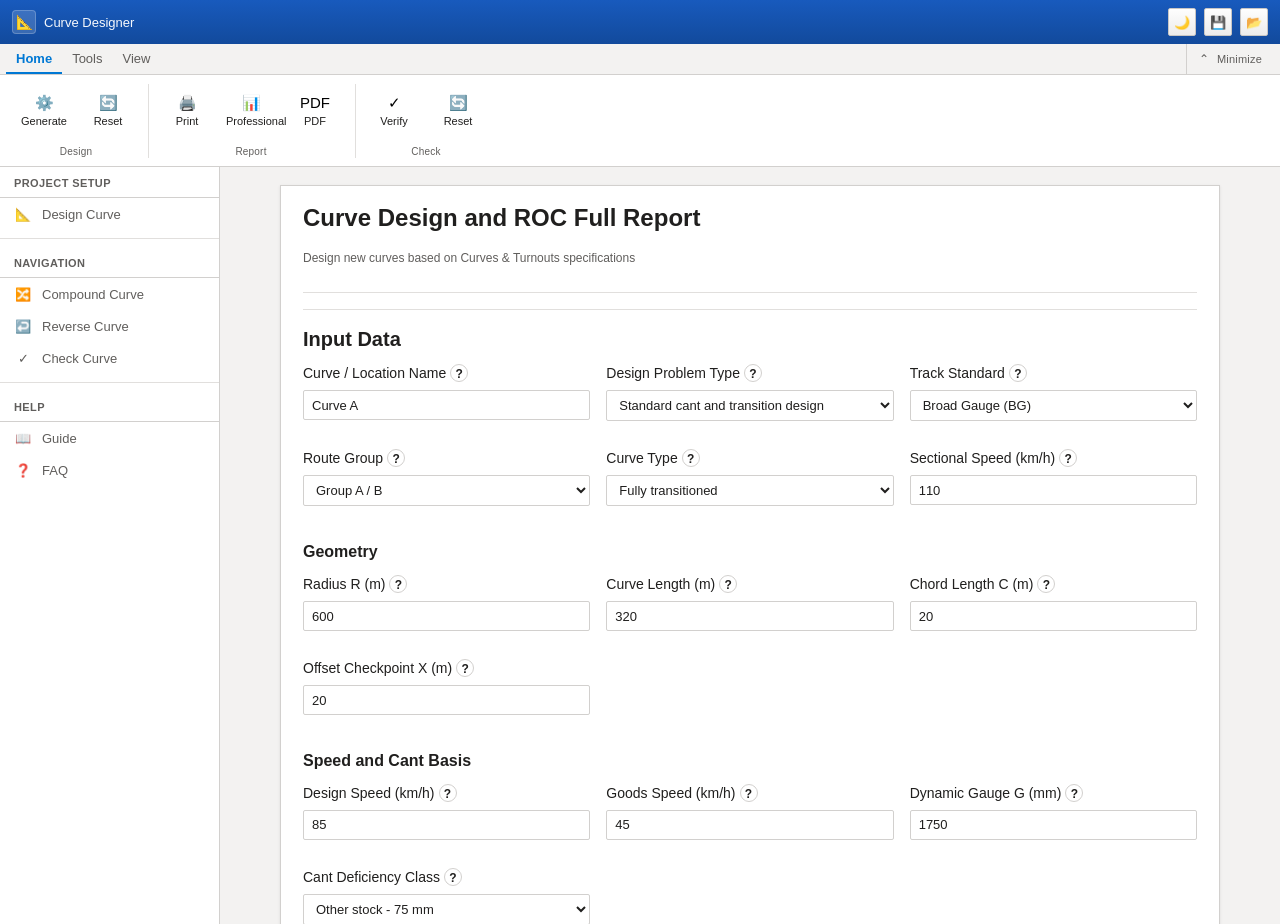
==== commit d90d793d: "Your descriptive message here" ====
--- a/index.html
+++ b/index.html
@@ -13,9 +13,9 @@
   
   <style>
     /* Additional page-specific styles */
-    .app-page[hidden] {
-      display: none;
-    }
+    .app-page[hidden] {
+      display: none;
+    }
 
     .report {
       display: flex;
@@ -148,7 +148,7 @@
       letter-spacing: 0.5px;
     }
 
-  </style>
+  </style>
 </head>
 <body class="light-mode">
   
@@ -167,17 +167,17 @@
     </div>
 
     <!-- Ribbon Tabs -->
-    <div class="ribbon-tabs">
-      <div class="ribbon-tab-list" role="tablist" aria-label="Ribbon Tabs">
-        <button class="ribbon-tab" data-tab="home">Home</button>
-        <button class="ribbon-tab" data-tab="tools">Tools</button>
-        <button class="ribbon-tab" data-tab="view">View</button>
-      </div>
-      <button class="ribbon-minimize-btn" id="ribbonMinimizeBtn" type="button" aria-pressed="false" title="Minimize Ribbon">
-        <span class="ribbon-minimize-icon" aria-hidden="true">⌃</span>
-        <span class="ribbon-minimize-label">Minimize</span>
-      </button>
-    </div>
+    <div class="ribbon-tabs">
+      <div class="ribbon-tab-list" role="tablist" aria-label="Ribbon Tabs">
+        <button class="ribbon-tab" data-tab="home">Home</button>
+        <button class="ribbon-tab" data-tab="tools">Tools</button>
+        <button class="ribbon-tab" data-tab="view">View</button>
+      </div>
+      <button class="ribbon-minimize-btn" id="ribbonMinimizeBtn" type="button" aria-pressed="false" title="Minimize Ribbon">
+        <span class="ribbon-minimize-icon" aria-hidden="true">⌃</span>
+        <span class="ribbon-minimize-label">Minimize</span>
+      </button>
+    </div>
 
     <!-- Ribbon Content -->
     <div class="ribbon-content active" data-tab="home">
@@ -203,14 +203,14 @@
             <div class="ribbon-button-icon">🖨️</div>
             <div class="ribbon-button-label">Print</div>
           </button>
-          <button class="ribbon-button" id="exportReportBtn" title="Create Professional Report">
-            <div class="ribbon-button-icon">📊</div>
-            <div class="ribbon-button-label">Professional</div>
-          </button>
-          <button class="ribbon-button" id="pdfRibbonBtn" title="Open PDF Report">
-            <div class="ribbon-button-icon">PDF</div>
-            <div class="ribbon-button-label">PDF</div>
-          </button>
+          <button class="ribbon-button" id="exportReportBtn" title="Create Professional Report">
+            <div class="ribbon-button-icon">📊</div>
+            <div class="ribbon-button-label">Professional</div>
+          </button>
+          <button class="ribbon-button" id="pdfRibbonBtn" title="Open PDF Report">
+            <div class="ribbon-button-icon">PDF</div>
+            <div class="ribbon-button-label">PDF</div>
+          </button>
         </div>
         <div class="ribbon-group-label">Report</div>
       </div>
@@ -261,22 +261,22 @@
     
     <!-- Left Sidebar -->
     <aside class="office-sidebar">
-      <div class="sidebar-header">Project Setup</div>
+      <div class="sidebar-header">Project Setup</div>
       <nav class="sidebar-nav">
-        <li class="sidebar-nav-item">
-          <button data-target="designPage">
-            <span class="sidebar-nav-icon">📐</span>
-            <span class="sidebar-nav-label">Design Curve</span>
-          </button>
-        </li>
-      </nav>
-
-      <div class="sidebar-divider"></div>
-
-      <div class="sidebar-header">Navigation</div>
-      <nav class="sidebar-nav">
-        <li class="sidebar-nav-item">
-          <button data-target="compoundPage">
+        <li class="sidebar-nav-item">
+          <button data-target="designPage">
+            <span class="sidebar-nav-icon">📐</span>
+            <span class="sidebar-nav-label">Design Curve</span>
+          </button>
+        </li>
+      </nav>
+
+      <div class="sidebar-divider"></div>
+
+      <div class="sidebar-header">Navigation</div>
+      <nav class="sidebar-nav">
+        <li class="sidebar-nav-item">
+          <button data-target="compoundPage">
             <span class="sidebar-nav-icon">🔀</span>
             <span class="sidebar-nav-label">Compound Curve</span>
           </button>
@@ -326,8 +326,8 @@
               <p class="office-panel-subtitle">Design new curves based on Curves & Turnouts specifications</p>
             </div>
 
-            <!-- Input Panel -->
-            <div class="office-panel">
+            <!-- Input Panel -->
+            <div class="office-panel">
               <h2>Input Data</h2>
 
               <div class="input-group">
@@ -597,13 +597,13 @@
                 </div>
               </div>
 
-              <div style="display: flex; flex-wrap: wrap; gap: var(--spacing-md); margin-top: var(--spacing-2xl);">
-                <button class="btn btn-primary" id="generateBtn">Generate Report</button>
-                <button class="btn btn-secondary" id="resetBtn">Reset Values</button>
-                <button class="btn btn-secondary" id="printBtn">Print</button>
-                <button class="btn btn-secondary" id="professionalReportBtn">Professional Report</button>
-                <button class="btn btn-secondary" id="pdfReportBtn">PDF Report</button>
-              </div>
+              <div style="display: flex; flex-wrap: wrap; gap: var(--spacing-md); margin-top: var(--spacing-2xl);">
+                <button class="btn btn-primary" id="generateBtn">Generate Report</button>
+                <button class="btn btn-secondary" id="resetBtn">Reset Values</button>
+                <button class="btn btn-secondary" id="printBtn">Print</button>
+                <button class="btn btn-secondary" id="professionalReportBtn">Professional Report</button>
+                <button class="btn btn-secondary" id="pdfReportBtn">PDF Report</button>
+              </div>
             </div>
 
             <!-- Report Display -->
@@ -624,8 +624,8 @@
               <p class="office-panel-subtitle">Design transitions for compound curves</p>
             </div>
 
-            <!-- Input Panel -->
-            <div class="office-panel">
+            <!-- Input Panel -->
+            <div class="office-panel">
               <h2>Compound Curve Parameters</h2>
               <p style="color: var(--color-text-secondary); margin-bottom: var(--spacing-lg);">A compound curve consists of two circular arcs with different radii. Enter the cant and cant deficiency values for each curve segment.</p>
               
@@ -676,10 +676,10 @@
                 </div>
               </div>
 
-              <div style="display: flex; flex-wrap: wrap; gap: var(--spacing-md); margin-top: var(--spacing-2xl);">
-                <button class="btn btn-primary" id="compoundGenerateBtn">Calculate Compound Transition</button>
-                <button class="btn btn-secondary" id="compoundResetBtn">Reset Values</button>
-              </div>
+              <div style="display: flex; flex-wrap: wrap; gap: var(--spacing-md); margin-top: var(--spacing-2xl);">
+                <button class="btn btn-primary" id="compoundGenerateBtn">Calculate Compound Transition</button>
+                <button class="btn btn-secondary" id="compoundResetBtn">Reset Values</button>
+              </div>
             </div>
 
             <!-- Report Display -->
@@ -700,8 +700,8 @@
               <p class="office-panel-subtitle">Design transitions for reverse curves (S-curves)</p>
             </div>
 
-            <!-- Input Panel -->
-            <div class="office-panel">
+            <!-- Input Panel -->
+            <div class="office-panel">
               <h2>Reverse Curve Parameters</h2>
               <p style="color: var(--color-text-secondary); margin-bottom: var(--spacing-lg);">A reverse (S) curve consists of two curves in opposite directions. Enter the cant and cant deficiency values for each curve.</p>
               
@@ -760,10 +760,10 @@
                 </div>
               </div>
 
-              <div style="display: flex; flex-wrap: wrap; gap: var(--spacing-md); margin-top: var(--spacing-2xl);">
-                <button class="btn btn-primary" id="reverseGenerateBtn">Calculate Reverse Transition</button>
-                <button class="btn btn-secondary" id="reverseResetBtn">Reset Values</button>
-              </div>
+              <div style="display: flex; flex-wrap: wrap; gap: var(--spacing-md); margin-top: var(--spacing-2xl);">
+                <button class="btn btn-primary" id="reverseGenerateBtn">Calculate Reverse Transition</button>
+                <button class="btn btn-secondary" id="reverseResetBtn">Reset Values</button>
+              </div>
             </div>
 
             <!-- Report Display -->
@@ -784,8 +784,8 @@
               <p class="office-panel-subtitle">Verify existing curves against specifications</p>
             </div>
 
-            <!-- Input Panel -->
-            <div class="office-panel">
+            <!-- Input Panel -->
+            <div class="office-panel">
               <h2>Existing Curve Data</h2>
               <div class="input-group">
                 <div class="form-group">
@@ -904,13 +904,13 @@
                 </div>
               </div>
 
-              <div style="display: flex; flex-wrap: wrap; gap: var(--spacing-md); margin-top: var(--spacing-2xl);">
-                <button class="btn btn-primary" id="checkGeneratePageBtn">Check Curve</button>
-                <button class="btn btn-secondary" id="checkResetPageBtn">Reset Values</button>
-                <button class="btn btn-secondary" id="checkPrintPageBtn">Print</button>
-                <button class="btn btn-secondary" id="checkProfessionalReportBtn">Professional Report</button>
-                <button class="btn btn-secondary" id="checkPdfReportBtn">PDF Report</button>
-              </div>
+              <div style="display: flex; flex-wrap: wrap; gap: var(--spacing-md); margin-top: var(--spacing-2xl);">
+                <button class="btn btn-primary" id="checkGeneratePageBtn">Check Curve</button>
+                <button class="btn btn-secondary" id="checkResetPageBtn">Reset Values</button>
+                <button class="btn btn-secondary" id="checkPrintPageBtn">Print</button>
+                <button class="btn btn-secondary" id="checkProfessionalReportBtn">Professional Report</button>
+                <button class="btn btn-secondary" id="checkPdfReportBtn">PDF Report</button>
+              </div>
             </div>
 
             <!-- Report Display -->
@@ -1014,12 +1014,12 @@
   </div>
 
   <!-- JavaScript Files -->
-  <script src="js/data.js"></script>
-  <script src="js/utils.js"></script>
-  <script src="js/calculator.js"></script>
-  <script src="js/report-exporter.js"></script>
-  <script src="js/ui-manager.js"></script>
-  <script src="js/app.js"></script>
+  <script src="js/data.js"></script>
+  <script src="js/utils.js"></script>
+  <script src="js/calculator.js"></script>
+  <script src="js/report-exporter.js"></script>
+  <script src="js/ui-manager.js"></script>
+  <script src="js/app.js"></script>
 
 </body>
 </html>
--- a/css/theme.css
+++ b/css/theme.css
@@ -0,0 +1,171 @@
+/* MS Office Online Theme Styles */
+
+:root {
+  /* Light Theme Colors */
+  --theme-light: 1;
+  
+  /* Primary Colors */
+  --color-primary: #0078d4;
+  --color-primary-light: #106ebe;
+  --color-primary-dark: #005a9e;
+  --color-primary-subtle: rgba(0, 120, 212, 0.12);
+  --color-primary-subtle-strong: rgba(0, 120, 212, 0.2);
+  --color-office-blue: #185abd;
+  --color-office-blue-dark: #124a9c;
+  --color-office-blue-soft: #dbe8fb;
+  
+  /* Surface Colors */
+  --color-surface: #ffffff;
+  --color-surface-secondary: #f3f2f1;
+  --color-surface-tertiary: #e1dfdd;
+  --color-button-surface: #fefefe;
+  --color-button-surface-secondary: #ececec;
+  --color-button-surface-hover: #ffffff;
+  --color-button-surface-hover-secondary: #f1f1f1;
+  --color-button-surface-active: #e7e7e7;
+  --color-button-surface-active-secondary: #f8f8f8;
+  --color-button-border: #c8c6c4;
+  --color-button-border-hover: #a6a6a6;
+  --color-button-border-active: #8f8f8f;
+  --color-button-highlight: rgba(255, 255, 255, 0.75);
+  
+  /* Text Colors */
+  --color-text: #201f1e;
+  --color-text-secondary: #605e5c;
+  --color-text-tertiary: #8a8886;
+  
+  /* Status Colors */
+  --color-success: #107c10;
+  --color-warning: #ffb900;
+  --color-error: #da3b01;
+  --color-info: #0078d4;
+  
+  /* Borders & Dividers */
+  --color-border: #d2d0ce;
+  --color-divider: #e1dfdd;
+  
+  /* Shadows */
+  --shadow-1: 0 1.6px 3.6px 0 rgba(0, 0, 0, 0.132), 0 0.3px 0.9px 0 rgba(0, 0, 0, 0.108);
+  --shadow-2: 0 3.2px 7.2px 0 rgba(0, 0, 0, 0.132), 0 0.6px 1.8px 0 rgba(0, 0, 0, 0.108);
+  --shadow-3: 0 6.4px 14.4px 0 rgba(0, 0, 0, 0.132), 0 1.2px 3.6px 0 rgba(0, 0, 0, 0.108);
+  
+  /* Fonts */
+  --font-family: -apple-system, BlinkMacSystemFont, "Segoe UI", Roboto, "Helvetica Neue", sans-serif;
+  --font-size-sm: 12px;
+  --font-size-base: 14px;
+  --font-size-lg: 16px;
+  --font-size-xl: 20px;
+  --font-size-2xl: 24px;
+  
+  /* Spacing */
+  --spacing-xs: 4px;
+  --spacing-sm: 8px;
+  --spacing-md: 12px;
+  --spacing-lg: 16px;
+  --spacing-xl: 24px;
+  --spacing-2xl: 32px;
+}
+
+/* Dark Theme */
+@media (prefers-color-scheme: dark) {
+  :root {
+    --theme-light: 0;
+    
+    --color-surface: #1F1F1F;
+    --color-surface-secondary: #2D2D2D;
+    --color-surface-tertiary: #3F3F3F;
+    --color-button-surface: #3a3a3a;
+    --color-button-surface-secondary: #2f2f2f;
+    --color-button-surface-hover: #444444;
+    --color-button-surface-hover-secondary: #363636;
+    --color-button-surface-active: #2b2b2b;
+    --color-button-surface-active-secondary: #242424;
+    --color-button-border: #5a5a5a;
+    --color-button-border-hover: #727272;
+    --color-button-border-active: #8d8d8d;
+    --color-button-highlight: rgba(255, 255, 255, 0.08);
+    
+    --color-text: #F3F2F1;
+    --color-text-secondary: #C8C6C4;
+    --color-text-tertiary: #A19F9D;
+    
+    --color-border: #454545;
+    --color-divider: #3F3F3F;
+    
+    --color-primary-light: #40B6FF;
+    --color-primary-dark: #005DA6;
+    --color-primary-subtle: rgba(64, 182, 255, 0.18);
+    --color-primary-subtle-strong: rgba(64, 182, 255, 0.28);
+    --color-office-blue: #0f4ca8;
+    --color-office-blue-dark: #0c3e8b;
+    --color-office-blue-soft: rgba(64, 182, 255, 0.16);
+  }
+}
+
+/* Dark Mode Class Override */
+body.dark-mode {
+  --theme-light: 0;
+  
+  --color-surface: #1F1F1F;
+  --color-surface-secondary: #2D2D2D;
+  --color-surface-tertiary: #3F3F3F;
+  --color-button-surface: #3a3a3a;
+  --color-button-surface-secondary: #2f2f2f;
+  --color-button-surface-hover: #444444;
+  --color-button-surface-hover-secondary: #363636;
+  --color-button-surface-active: #2b2b2b;
+  --color-button-surface-active-secondary: #242424;
+  --color-button-border: #5a5a5a;
+  --color-button-border-hover: #727272;
+  --color-button-border-active: #8d8d8d;
+  --color-button-highlight: rgba(255, 255, 255, 0.08);
+  
+  --color-text: #F3F2F1;
+  --color-text-secondary: #C8C6C4;
+  --color-text-tertiary: #A19F9D;
+  
+  --color-border: #454545;
+  --color-divider: #3F3F3F;
+  
+  --color-primary-light: #40B6FF;
+  --color-primary-dark: #005DA6;
+  --color-primary-subtle: rgba(64, 182, 255, 0.18);
+  --color-primary-subtle-strong: rgba(64, 182, 255, 0.28);
+  --color-office-blue: #0f4ca8;
+  --color-office-blue-dark: #0c3e8b;
+  --color-office-blue-soft: rgba(64, 182, 255, 0.16);
+}
+
+/* Light Mode Class Override */
+body.light-mode {
+  --theme-light: 1;
+  
+  --color-surface: #ffffff;
+  --color-surface-secondary: #f3f2f1;
+  --color-surface-tertiary: #e1dfdd;
+  --color-button-surface: #fefefe;
+  --color-button-surface-secondary: #ececec;
+  --color-button-surface-hover: #ffffff;
+  --color-button-surface-hover-secondary: #f1f1f1;
+  --color-button-surface-active: #e7e7e7;
+  --color-button-surface-active-secondary: #f8f8f8;
+  --color-button-border: #c8c6c4;
+  --color-button-border-hover: #a6a6a6;
+  --color-button-border-active: #8f8f8f;
+  --color-button-highlight: rgba(255, 255, 255, 0.75);
+  
+  --color-text: #201f1e;
+  --color-text-secondary: #605e5c;
+  --color-text-tertiary: #8a8886;
+  
+  --color-border: #d2d0ce;
+  --color-divider: #e1dfdd;
+  
+  --color-primary-light: #106ebe;
+  --color-primary-dark: #005a9e;
+  --color-primary-subtle: rgba(0, 120, 212, 0.12);
+  --color-primary-subtle-strong: rgba(0, 120, 212, 0.2);
+  --color-office-blue: #185abd;
+  --color-office-blue-dark: #124a9c;
+  --color-office-blue-soft: #dbe8fb;
+}
--- a/css/styles.css
+++ b/css/styles.css
@@ -0,0 +1,550 @@
+/* MS Office Online Main Styles */
+
+* {
+  box-sizing: border-box;
+}
+
+html, body {
+  margin: 0;
+  padding: 0;
+  font-family: var(--font-family);
+  background: var(--color-surface-secondary);
+  color: var(--color-text);
+  height: 100%;
+}
+
+body {
+  overflow: hidden;
+}
+
+/* Scrollbar Styling */
+::-webkit-scrollbar {
+  width: 12px;
+  height: 12px;
+}
+
+::-webkit-scrollbar-track {
+  background: var(--color-surface-secondary);
+}
+
+::-webkit-scrollbar-thumb {
+  background: var(--color-border);
+  border-radius: 6px;
+}
+
+::-webkit-scrollbar-thumb:hover {
+  background: var(--color-text-tertiary);
+}
+
+/* Form Elements */
+input[type="text"],
+input[type="number"],
+input[type="email"],
+input[type="password"],
+select,
+textarea {
+  width: 100%;
+  padding: 6px 8px;
+  border: 1px solid var(--color-border);
+  border-radius: 2px;
+  background: var(--color-surface);
+  color: var(--color-text);
+  font-family: var(--font-family);
+  font-size: 13px;
+  transition: all 0.2s ease;
+  min-height: 30px;
+}
+
+input[type="text"]:focus,
+input[type="number"]:focus,
+input[type="email"]:focus,
+input[type="password"]:focus,
+select:focus,
+textarea:focus {
+  outline: none;
+  border-color: var(--color-primary);
+  box-shadow: 0 0 0 3px rgba(0, 120, 212, 0.1);
+}
+
+input[type="text"]:disabled,
+input[type="number"]:disabled,
+input[type="email"]:disabled,
+input[type="password"]:disabled,
+select:disabled,
+textarea:disabled {
+  background: var(--color-surface-secondary);
+  color: var(--color-text-tertiary);
+  cursor: not-allowed;
+}
+
+/* Checkboxes and Radio Buttons */
+input[type="checkbox"],
+input[type="radio"] {
+  width: 18px;
+  height: 18px;
+  cursor: pointer;
+  accent-color: var(--color-primary);
+}
+
+/* Buttons */
+button {
+  font-family: var(--font-family);
+  font-size: 13px;
+  padding: 6px 14px;
+  border: 1px solid transparent;
+  border-radius: 2px;
+  cursor: pointer;
+  transition: transform 0.1s ease, background 0.2s ease, border-color 0.2s ease, box-shadow 0.2s ease;
+  font-weight: 500;
+  min-height: 30px;
+}
+
+button:focus-visible {
+  outline: 2px solid var(--color-primary);
+  outline-offset: 2px;
+}
+
+.btn {
+  display: inline-flex;
+  align-items: center;
+  justify-content: center;
+  gap: var(--spacing-sm);
+}
+
+.btn-primary {
+  background: linear-gradient(180deg, var(--color-button-surface), var(--color-button-surface-secondary));
+  color: var(--color-text);
+  border-color: var(--color-button-border);
+  box-shadow: inset 0 1px 0 var(--color-button-highlight);
+}
+
+.btn-primary:hover {
+  background: linear-gradient(180deg, var(--color-button-surface-hover), var(--color-button-surface-hover-secondary));
+  border-color: var(--color-button-border-hover);
+}
+
+.btn-primary:active {
+  background: linear-gradient(180deg, var(--color-button-surface-active), var(--color-button-surface-active-secondary));
+  border-color: var(--color-button-border-active);
+  box-shadow: inset 0 1px 2px rgba(0, 0, 0, 0.12);
+  transform: translateY(1px);
+}
+
+.btn-secondary {
+  background: linear-gradient(180deg, var(--color-button-surface), var(--color-button-surface-secondary));
+  color: var(--color-text);
+  border: 1px solid var(--color-button-border);
+}
+
+.btn-secondary:hover {
+  background: linear-gradient(180deg, var(--color-button-surface-hover), var(--color-button-surface-hover-secondary));
+  border-color: var(--color-button-border-hover);
+}
+
+.btn-secondary:active {
+  background: linear-gradient(180deg, var(--color-button-surface-active), var(--color-button-surface-active-secondary));
+  border-color: var(--color-button-border-active);
+  color: var(--color-text);
+  box-shadow: inset 0 1px 2px rgba(0, 0, 0, 0.08);
+  transform: translateY(1px);
+}
+
+.btn-icon {
+  width: 28px;
+  height: 28px;
+  min-height: 28px;
+  padding: 0;
+  display: inline-flex;
+  align-items: center;
+  justify-content: center;
+  border-radius: 2px;
+}
+
+.btn-disabled,
+button:disabled {
+  opacity: 0.5;
+  cursor: not-allowed;
+}
+
+/* Grid Layout */
+.grid {
+  display: grid;
+  gap: var(--spacing-md);
+}
+
+.grid-2 {
+  grid-template-columns: repeat(auto-fit, minmax(300px, 1fr));
+}
+
+.grid-3 {
+  grid-template-columns: repeat(auto-fit, minmax(250px, 1fr));
+}
+
+.grid-4 {
+  grid-template-columns: repeat(auto-fit, minmax(200px, 1fr));
+}
+
+/* Form Group */
+.form-group {
+  display: flex;
+  flex-direction: column;
+  gap: var(--spacing-sm);
+  margin-bottom: var(--spacing-md);
+}
+
+.form-group label {
+  font-weight: 500;
+  color: var(--color-text);
+  font-size: var(--font-size-base);
+}
+
+.form-group-hint {
+  font-size: var(--font-size-sm);
+  color: var(--color-text-tertiary);
+  margin-top: var(--spacing-xs);
+}
+
+/* Checkbox Group */
+.checkbox-group {
+  display: flex;
+  flex-direction: column;
+  gap: var(--spacing-md);
+}
+
+.checkbox-item {
+  display: flex;
+  align-items: center;
+  gap: var(--spacing-md);
+}
+
+.checkbox-item input[type="checkbox"] {
+  flex-shrink: 0;
+}
+
+.checkbox-item label {
+  margin: 0;
+  font-weight: normal;
+}
+
+/* Alert/Message Styles */
+.alert {
+  padding: var(--spacing-md) var(--spacing-lg);
+  border-radius: 4px;
+  border-left: 4px solid transparent;
+  margin-bottom: var(--spacing-lg);
+}
+
+.alert-success {
+  background: rgba(16, 124, 16, 0.1);
+  border-left-color: var(--color-success);
+  color: var(--color-success);
+}
+
+.alert-warning {
+  background: rgba(255, 185, 0, 0.1);
+  border-left-color: var(--color-warning);
+  color: var(--color-warning);
+}
+
+.alert-error {
+  background: rgba(218, 59, 1, 0.1);
+  border-left-color: var(--color-error);
+  color: var(--color-error);
+}
+
+.alert-info {
+  background: rgba(0, 120, 212, 0.1);
+  border-left-color: var(--color-info);
+  color: var(--color-info);
+}
+
+/* Tables */
+table {
+  width: 100%;
+  border-collapse: collapse;
+  margin-bottom: var(--spacing-lg);
+}
+
+th, td {
+  padding: var(--spacing-md);
+  text-align: left;
+  border-bottom: 1px solid var(--color-border);
+}
+
+th {
+  background: var(--color-surface-secondary);
+  font-weight: 600;
+  color: var(--color-text);
+}
+
+tr:hover {
+  background: var(--color-surface-secondary);
+}
+
+/* Typography */
+h1, h2, h3, h4, h5, h6 {
+  margin: 0;
+  line-height: 1.3;
+  color: var(--color-text);
+}
+
+h1 {
+  font-size: var(--font-size-2xl);
+  margin-bottom: var(--spacing-lg);
+}
+
+h2 {
+  font-size: var(--font-size-xl);
+  margin-bottom: var(--spacing-md);
+}
+
+h3 {
+  font-size: var(--font-size-lg);
+  margin-bottom: var(--spacing-md);
+}
+
+p {
+  margin: 0 0 var(--spacing-md);
+  line-height: 1.6;
+  color: var(--color-text-secondary);
+}
+
+/* Status Badge */
+.badge {
+  display: inline-block;
+  padding: var(--spacing-xs) var(--spacing-sm);
+  border-radius: 3px;
+  font-size: var(--font-size-sm);
+  font-weight: 600;
+  white-space: nowrap;
+}
+
+.badge-success {
+  background: rgba(16, 124, 16, 0.2);
+  color: var(--color-success);
+}
+
+.badge-warning {
+  background: rgba(255, 185, 0, 0.2);
+  color: var(--color-warning);
+}
+
+.badge-error {
+  background: rgba(218, 59, 1, 0.2);
+  color: var(--color-error);
+}
+
+.badge-info {
+  background: rgba(0, 120, 212, 0.2);
+  color: var(--color-info);
+}
+
+/* Spinner/Loading */
+.spinner {
+  display: inline-block;
+  width: 16px;
+  height: 16px;
+  border: 2px solid var(--color-border);
+  border-top-color: var(--color-primary);
+  border-radius: 50%;
+  animation: spin 0.6s linear infinite;
+}
+
+@keyframes spin {
+  to {
+    transform: rotate(360deg);
+  }
+}
+
+/* Divider */
+.divider {
+  height: 1px;
+  background: var(--color-border);
+  margin: var(--spacing-lg) 0;
+}
+
+/* Utility Classes */
+.hidden {
+  display: none !important;
+}
+
+.text-center {
+  text-align: center;
+}
+
+.text-right {
+  text-align: right;
+}
+
+.text-muted {
+  color: var(--color-text-tertiary);
+}
+
+.mt-1 { margin-top: var(--spacing-sm); }
+.mt-2 { margin-top: var(--spacing-md); }
+.mt-3 { margin-top: var(--spacing-lg); }
+.mt-4 { margin-top: var(--spacing-xl); }
+
+.mb-1 { margin-bottom: var(--spacing-sm); }
+.mb-2 { margin-bottom: var(--spacing-md); }
+.mb-3 { margin-bottom: var(--spacing-lg); }
+.mb-4 { margin-bottom: var(--spacing-xl); }
+
+.p-1 { padding: var(--spacing-sm); }
+.p-2 { padding: var(--spacing-md); }
+.p-3 { padding: var(--spacing-lg); }
+.p-4 { padding: var(--spacing-xl); }
+
+.gap-1 { gap: var(--spacing-sm); }
+.gap-2 { gap: var(--spacing-md); }
+.gap-3 { gap: var(--spacing-lg); }
+.gap-4 { gap: var(--spacing-xl); }
+
+.flex {
+  display: flex;
+}
+
+.flex-col {
+  flex-direction: column;
+}
+
+.items-center {
+  align-items: center;
+}
+
+.justify-between {
+  justify-content: space-between;
+}
+
+.justify-center {
+  justify-content: center;
+}
+
+.w-full {
+  width: 100%;
+}
+
+.w-1/2 {
+  width: 50%;
+}
+
+.w-1/3 {
+  width: 33.333%;
+}
+
+.h-full {
+  height: 100%;
+}
+
+/* Modal Styles */
+.modal {
+  display: none;
+  position: fixed;
+  top: 0;
+  left: 0;
+  width: 100%;
+  height: 100%;
+  z-index: 2000;
+  align-items: center;
+  justify-content: center;
+}
+
+.modal.active {
+  display: flex;
+}
+
+.modal-overlay {
+  position: absolute;
+  top: 0;
+  left: 0;
+  width: 100%;
+  height: 100%;
+  background: rgba(0, 0, 0, 0.5);
+  cursor: pointer;
+}
+
+.modal-content {
+  position: relative;
+  background: var(--color-surface);
+  border-radius: 8px;
+  box-shadow: 0 10px 40px rgba(0, 0, 0, 0.2);
+  max-width: 600px;
+  width: 90%;
+  max-height: 80vh;
+  overflow-y: auto;
+  z-index: 2001;
+}
+
+.modal-header {
+  display: flex;
+  justify-content: space-between;
+  align-items: center;
+  padding: var(--spacing-lg);
+  border-bottom: 1px solid var(--color-border);
+  position: sticky;
+  top: 0;
+  background: var(--color-surface);
+}
+
+.modal-header h2 {
+  margin: 0;
+  color: var(--color-text);
+}
+
+.modal-close {
+  background: transparent;
+  border: none;
+  font-size: 28px;
+  color: var(--color-text-tertiary);
+  cursor: pointer;
+  padding: 0;
+  width: 32px;
+  height: 32px;
+  display: flex;
+  align-items: center;
+  justify-content: center;
+  min-height: auto;
+  border-radius: 4px;
+  transition: background 0.2s ease, color 0.2s ease;
+}
+
+.modal-close:hover {
+  background: var(--color-surface-secondary);
+  color: var(--color-text);
+}
+
+.modal-body {
+  padding: var(--spacing-lg);
+}
+
+.modal-body h3 {
+  margin-top: var(--spacing-lg);
+  margin-bottom: var(--spacing-md);
+  color: var(--color-primary);
+}
+
+.modal-body h3:first-child {
+  margin-top: 0;
+}
+
+.modal-body p, 
+.modal-body li {
+  color: var(--color-text-secondary);
+  line-height: 1.6;
+  margin-bottom: var(--spacing-md);
+}
+
+.modal-body ul, 
+.modal-body ol {
+  margin-bottom: var(--spacing-md);
+  padding-left: var(--spacing-xl);
+}
+
+.modal-body li {
+  margin-bottom: var(--spacing-sm);
+}
+
+.modal-body strong {
+  color: var(--color-text);
+  font-weight: 600;
+}
--- a/css/ribbon.css
+++ b/css/ribbon.css
@@ -0,0 +1,426 @@
+/* MS Office Online Ribbon Styles */
+
+.office-ribbon {
+  background: var(--color-surface-secondary);
+  border-bottom: 1px solid var(--color-border);
+  box-shadow: 0 1px 0 rgba(0, 0, 0, 0.08);
+  z-index: 1000;
+  transition: box-shadow 0.2s ease;
+}
+
+.ribbon-header {
+  background: linear-gradient(180deg, var(--color-office-blue) 0%, var(--color-office-blue-dark) 100%);
+  color: white;
+  padding: 8px 12px;
+  display: flex;
+  justify-content: space-between;
+  align-items: center;
+  gap: 14px;
+}
+
+.ribbon-quick-access,
+.ribbon-header-center,
+.ribbon-header-actions {
+  display: flex;
+  align-items: center;
+}
+
+.ribbon-quick-access {
+  gap: 6px;
+  min-width: 250px;
+}
+
+.ribbon-header-center {
+  flex: 1;
+  justify-content: center;
+  gap: 18px;
+}
+
+.ribbon-header-actions {
+  gap: 8px;
+  min-width: 250px;
+  justify-content: flex-end;
+}
+
+.ribbon-logo {
+  display: flex;
+  align-items: center;
+  gap: 8px;
+  font-size: 13px;
+  font-weight: 400;
+  color: rgba(255, 255, 255, 0.96);
+}
+
+.ribbon-logo-icon {
+  width: 24px;
+  height: 24px;
+  background: rgba(255, 255, 255, 0.16);
+  border: 1px solid rgba(255, 255, 255, 0.22);
+  border-radius: 4px;
+  display: flex;
+  align-items: center;
+  justify-content: center;
+  color: white;
+  font-weight: 600;
+  font-size: 14px;
+}
+
+.ribbon-app-title {
+  font-size: 13px;
+  font-weight: 400;
+  color: rgba(255, 255, 255, 0.95);
+}
+
+.ribbon-search {
+  width: min(370px, 34vw);
+  min-width: 220px;
+  display: flex;
+  align-items: center;
+  gap: 8px;
+  padding: 0 12px;
+  height: 32px;
+  background: rgba(255, 255, 255, 0.92);
+  border-radius: 2px;
+  color: #444;
+}
+
+.ribbon-search input {
+  border: none;
+  background: transparent;
+  min-height: 0;
+  padding: 0;
+  font-size: 13px;
+}
+
+.ribbon-search input:focus {
+  box-shadow: none;
+}
+
+.ribbon-search-icon {
+  font-size: 14px;
+  color: #4d4d4d;
+}
+
+.quick-toggle,
+.header-chip,
+.window-control,
+.quick-icon {
+  border: 1px solid rgba(255, 255, 255, 0.24);
+  background: rgba(255, 255, 255, 0.08);
+  color: white;
+  min-height: 28px;
+}
+
+.quick-toggle {
+  display: inline-flex;
+  align-items: center;
+  gap: 6px;
+  padding: 0 8px;
+  border-radius: 999px;
+  font-size: 12px;
+}
+
+.quick-toggle-state {
+  padding: 2px 9px;
+  border-radius: 999px;
+  background: #fff;
+  color: var(--color-office-blue-dark);
+  font-weight: 600;
+}
+
+.quick-icon {
+  width: 28px;
+  height: 28px;
+  border-radius: 4px;
+  display: inline-flex;
+  align-items: center;
+  justify-content: center;
+  padding: 0;
+  font-size: 13px;
+}
+
+.header-chip {
+  display: inline-flex;
+  align-items: center;
+  gap: 6px;
+  padding: 0 10px;
+  border-radius: 4px;
+  font-size: 12px;
+}
+
+.window-control {
+  width: 28px;
+  height: 28px;
+  border-radius: 2px;
+  padding: 0;
+  display: inline-flex;
+  align-items: center;
+  justify-content: center;
+}
+
+.ribbon-tabs {
+  display: flex;
+  align-items: stretch;
+  justify-content: space-between;
+  gap: 0;
+  padding: 0 6px;
+  background: var(--color-surface-secondary);
+  border-bottom: 1px solid var(--color-border);
+  min-height: 30px;
+}
+
+.ribbon-tab-list {
+  display: flex;
+  gap: 0;
+}
+
+.ribbon-tab {
+  position: relative;
+  padding: 7px 10px 6px;
+  background: transparent;
+  border: none;
+  border-bottom: 2px solid transparent;
+  border-radius: 0;
+  cursor: pointer;
+  color: var(--color-text-secondary);
+  font-size: 13px;
+  font-weight: 400;
+  transition: color 0.2s ease, background 0.2s ease, box-shadow 0.2s ease;
+}
+
+.ribbon-tab:hover {
+  background: rgba(0, 0, 0, 0.04);
+  color: var(--color-text);
+}
+
+.ribbon-tab.active {
+  border-bottom-color: var(--color-primary);
+  background: transparent;
+  color: var(--color-primary);
+  box-shadow: none;
+  font-weight: 600;
+}
+
+.ribbon-content {
+  padding: 9px 14px 8px;
+  background: var(--color-surface);
+  display: none;
+  flex-wrap: wrap;
+  gap: 8px;
+}
+
+.ribbon-content.active {
+  display: flex;
+}
+
+.office-ribbon.minimized .ribbon-content {
+  display: none;
+}
+
+.office-ribbon.minimized {
+  box-shadow: 0 1px 2px rgba(0, 0, 0, 0.08);
+}
+
+.ribbon-group {
+  display: flex;
+  flex-direction: column;
+  gap: 4px;
+  border-right: 1px solid var(--color-divider);
+  padding: 0 10px 0 0;
+  min-width: fit-content;
+}
+
+.ribbon-group:last-child {
+  border-right: none;
+  padding-right: 0;
+}
+
+.ribbon-group-label {
+  font-size: 10px;
+  color: var(--color-text-secondary);
+  font-weight: 400;
+  text-transform: none;
+  letter-spacing: 0.2px;
+  text-align: center;
+  line-height: 1.2;
+}
+
+.ribbon-buttons {
+  display: flex;
+  gap: 4px;
+  flex-wrap: wrap;
+  align-items: flex-start;
+}
+
+.ribbon-button {
+  display: flex;
+  flex-direction: column;
+  align-items: center;
+  justify-content: flex-start;
+  gap: 2px;
+  width: 60px;
+  min-height: 58px;
+  padding: 6px 4px 5px;
+  border: 1px solid transparent;
+  border-radius: 3px;
+  background: transparent;
+  cursor: pointer;
+  transition: transform 0.1s ease, background 0.2s ease, border-color 0.2s ease, box-shadow 0.2s ease;
+}
+
+.ribbon-button:hover {
+  background: linear-gradient(180deg, var(--color-surface) 0%, var(--color-surface-secondary) 100%);
+  border-color: var(--color-border);
+  transform: none;
+  box-shadow: inset 0 1px 0 rgba(255, 255, 255, 0.75);
+}
+
+.ribbon-button:active {
+  background: linear-gradient(180deg, var(--color-primary-subtle) 0%, var(--color-surface-secondary) 100%);
+  border-color: var(--color-primary-light);
+  box-shadow: inset 0 2px 4px rgba(0, 0, 0, 0.1);
+  transform: scale(0.98);
+}
+
+.ribbon-button-icon {
+  width: 22px;
+  height: 22px;
+  display: flex;
+  align-items: center;
+  justify-content: center;
+  font-size: 15px;
+  line-height: 1;
+}
+
+.ribbon-button-label {
+  font-size: 11px;
+  color: var(--color-text);
+  text-align: center;
+  white-space: normal;
+  overflow: visible;
+  text-overflow: clip;
+  line-height: 1.15;
+  max-width: 100%;
+}
+
+.ribbon-dropdown {
+  position: relative;
+  display: inline-block;
+}
+
+.ribbon-dropdown-content {
+  position: absolute;
+  top: 100%;
+  left: 0;
+  background: var(--color-surface);
+  border: 1px solid var(--color-border);
+  border-radius: 4px;
+  box-shadow: var(--shadow-3);
+  min-width: 180px;
+  display: none;
+  z-index: 999;
+  margin-top: var(--spacing-xs);
+}
+
+.ribbon-dropdown-content.active {
+  display: block;
+}
+
+.ribbon-dropdown-item {
+  padding: var(--spacing-md) var(--spacing-lg);
+  cursor: pointer;
+  transition: background 0.2s ease;
+  color: var(--color-text);
+  display: block;
+  width: 100%;
+  text-align: left;
+  border: none;
+  background: transparent;
+}
+
+.ribbon-dropdown-item:hover {
+  background: var(--color-surface-secondary);
+}
+
+.ribbon-divider {
+  width: 1px;
+  background: var(--color-divider);
+  height: 54px;
+}
+
+.ribbon-minimize-btn {
+  display: inline-flex;
+  align-items: center;
+  gap: var(--spacing-sm);
+  padding: 0 12px;
+  min-height: auto;
+  border: none;
+  border-left: 1px solid var(--color-border);
+  border-radius: 0;
+  background: transparent;
+  color: var(--color-text-secondary);
+  font-size: 11px;
+  font-weight: 400;
+  letter-spacing: 0.2px;
+}
+
+.ribbon-minimize-btn:hover {
+  background: rgba(0, 0, 0, 0.04);
+  color: var(--color-text);
+}
+
+.ribbon-minimize-btn:active {
+  background: var(--color-primary-subtle);
+  color: #1f5fbf;
+  transform: none;
+}
+
+.ribbon-minimize-icon {
+  display: inline-flex;
+  align-items: center;
+  justify-content: center;
+  font-size: 12px;
+  transition: transform 0.2s ease;
+}
+
+.office-ribbon.minimized .ribbon-minimize-icon {
+  transform: rotate(180deg);
+}
+
+@media (max-width: 768px) {
+  .ribbon-header {
+    flex-wrap: wrap;
+  }
+
+  .ribbon-quick-access,
+  .ribbon-header-center,
+  .ribbon-header-actions {
+    min-width: 0;
+    width: 100%;
+  }
+
+  .ribbon-header-center {
+    justify-content: space-between;
+  }
+
+  .ribbon-search {
+    width: 100%;
+  }
+
+  .ribbon-tabs {
+    flex-wrap: wrap;
+  }
+
+  .ribbon-tab-list {
+    flex: 1 1 100%;
+    overflow-x: auto;
+  }
+
+  .ribbon-minimize-btn {
+    flex: 1 1 100%;
+    justify-content: center;
+    border-left: none;
+    border-top: 1px solid var(--color-border);
+    padding: var(--spacing-sm) var(--spacing-lg);
+  }
+}
--- a/css/sidebar.css
+++ b/css/sidebar.css
@@ -0,0 +1,258 @@
+/* MS Office Online Sidebar Styles */
+
+.office-container {
+  display: flex;
+  height: calc(100vh - 143px);
+  background: var(--color-surface-secondary);
+}
+
+.office-sidebar {
+  width: 220px;
+  background: var(--color-surface);
+  border-right: 1px solid var(--color-border);
+  overflow-y: auto;
+  overflow-x: hidden;
+}
+
+.sidebar-nav {
+  list-style: none;
+  margin: 0;
+  padding: 0;
+}
+
+.sidebar-nav-item {
+  margin: 0;
+}
+
+.sidebar-nav-item > a,
+.sidebar-nav-item > button {
+  display: flex;
+  align-items: center;
+  gap: 10px;
+  padding: 7px 14px;
+  color: var(--color-text-secondary);
+  text-decoration: none;
+  border: none;
+  border-radius: 0;
+  background: transparent;
+  cursor: pointer;
+  width: 100%;
+  text-align: left;
+  transition: color 0.2s ease, background 0.2s ease, box-shadow 0.2s ease;
+  font-size: 13px;
+  border-left: 0;
+  box-shadow: inset 2px 0 0 transparent;
+}
+
+.sidebar-nav-item > a:hover,
+.sidebar-nav-item > button:hover {
+  background: var(--color-surface-secondary);
+  color: var(--color-text);
+}
+
+.sidebar-nav-item > a.active,
+.sidebar-nav-item > button.active {
+  background: transparent;
+  color: var(--color-primary);
+  font-weight: 600;
+  box-shadow: inset 2px 0 0 var(--color-primary);
+}
+
+.sidebar-nav-icon {
+  width: 18px;
+  height: 18px;
+  display: flex;
+  align-items: center;
+  justify-content: center;
+  flex-shrink: 0;
+}
+
+.sidebar-nav-label {
+  flex: 1;
+  white-space: nowrap;
+  overflow: hidden;
+  text-overflow: ellipsis;
+}
+
+.sidebar-nav-submenu {
+  list-style: none;
+  margin: 0;
+  padding: 0;
+  display: none;
+}
+
+.sidebar-nav-submenu.active {
+  display: block;
+}
+
+.sidebar-nav-submenu .sidebar-nav-item > a,
+.sidebar-nav-submenu .sidebar-nav-item > button {
+  padding-left: 40px;
+  font-size: 12px;
+}
+
+.sidebar-header {
+  padding: 10px 14px 8px;
+  border-bottom: 1px solid var(--color-border);
+  font-weight: 600;
+  color: var(--color-text-secondary);
+  font-size: 11px;
+  text-transform: uppercase;
+  letter-spacing: 0.4px;
+}
+
+.sidebar-divider {
+  height: 1px;
+  background: var(--color-divider);
+  margin: 8px 0;
+}
+
+.office-main {
+  flex: 1;
+  display: flex;
+  flex-direction: column;
+  overflow: hidden;
+}
+
+.office-toolbar {
+  background: var(--color-surface);
+  border-bottom: 1px solid var(--color-border);
+  padding: var(--spacing-md) var(--spacing-lg);
+  display: flex;
+  justify-content: space-between;
+  align-items: center;
+  gap: var(--spacing-lg);
+}
+
+.office-content {
+  flex: 1;
+  overflow-y: auto;
+  padding: 18px 24px 36px;
+  background: var(--color-surface-secondary);
+}
+
+.office-panel {
+  background: var(--color-surface);
+  border: 1px solid var(--color-border);
+  border-radius: 0;
+  padding: 16px 22px;
+  margin-bottom: 18px;
+  box-shadow: none;
+}
+
+.office-panel-header {
+  margin-bottom: 16px;
+  padding-bottom: 12px;
+  border-bottom: 1px solid var(--color-divider);
+}
+
+.office-panel-title {
+  font-size: var(--font-size-xl);
+  font-weight: 600;
+  color: var(--color-text);
+  margin: 0;
+}
+
+.office-panel-subtitle {
+  font-size: 12px;
+  color: var(--color-text-secondary);
+  margin-top: 4px;
+}
+
+.app-page > .office-panel {
+  width: min(940px, calc(100% - 24px));
+  margin: 0 auto 28px;
+  min-height: calc(100vh - 210px);
+  background: var(--color-surface);
+  border: 1px solid var(--color-border);
+  box-shadow: 0 1px 3px rgba(0, 0, 0, 0.09);
+}
+
+.app-page > .office-panel > .office-panel {
+  border-left: none;
+  border-right: none;
+  border-top: 1px solid var(--color-divider);
+  border-bottom: none;
+  padding-left: 0;
+  padding-right: 0;
+}
+
+.office-sidebar-right {
+  width: 280px;
+  background: var(--color-surface);
+  border-left: 1px solid var(--color-border);
+  overflow-y: auto;
+  padding: var(--spacing-lg);
+  display: none;
+}
+
+.office-sidebar-right.active {
+  display: block;
+}
+
+.sidebar-right-section {
+  margin-bottom: var(--spacing-xl);
+}
+
+.sidebar-right-title {
+  font-size: var(--font-size-sm);
+  font-weight: 600;
+  text-transform: uppercase;
+  color: var(--color-text-tertiary);
+  letter-spacing: 0.5px;
+  margin-bottom: var(--spacing-md);
+}
+
+.sidebar-right-content {
+  font-size: var(--font-size-sm);
+  color: var(--color-text-secondary);
+  line-height: 1.6;
+}
+
+@media (max-width: 1024px) {
+  .office-sidebar {
+    width: 190px;
+  }
+
+  .office-sidebar-right {
+    width: 240px;
+  }
+}
+
+@media (max-width: 768px) {
+  .office-container {
+    flex-direction: column;
+    height: auto;
+  }
+
+  .office-sidebar,
+  .office-sidebar-right {
+    width: 100%;
+    border: none;
+    border-top: 1px solid var(--color-border);
+  }
+
+  .office-sidebar {
+    max-height: 200px;
+    overflow-x: auto;
+    display: flex;
+  }
+
+  .sidebar-nav {
+    display: flex;
+    gap: var(--spacing-sm);
+    flex-wrap: nowrap;
+  }
+
+  .sidebar-nav-item > a,
+  .sidebar-nav-item > button {
+    white-space: nowrap;
+    padding: 10px 12px;
+    box-shadow: inset 0 -2px 0 transparent;
+  }
+
+  .sidebar-nav-item > a.active,
+  .sidebar-nav-item > button.active {
+    box-shadow: inset 0 -2px 0 var(--color-primary);
+  }
+}
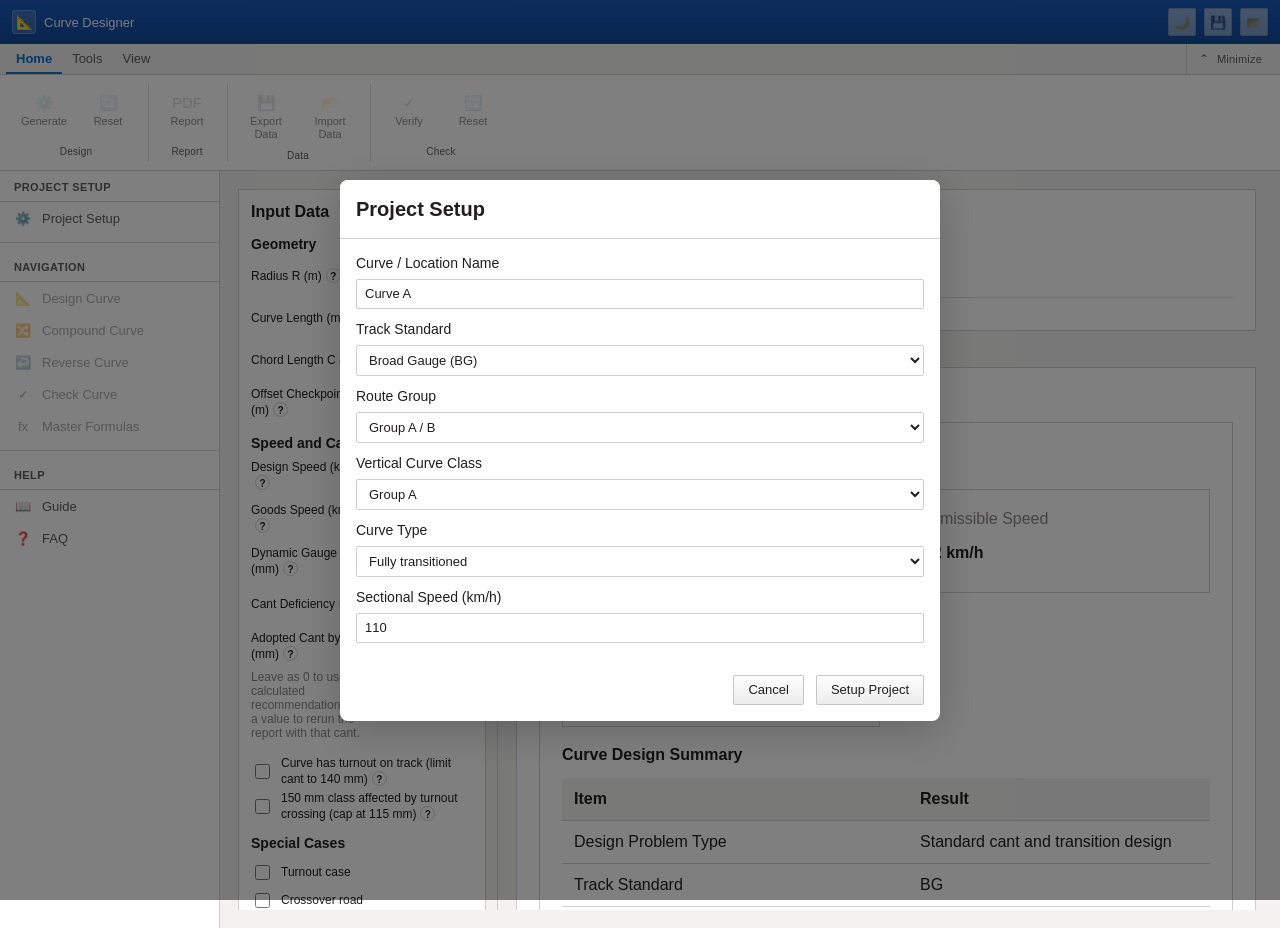
==== commit 6b10d2be: "Changes made in UI and Master Page added" ====
--- a/index.html
+++ b/index.html
@@ -13,15 +13,32 @@
   
   <style>
     /* Additional page-specific styles */
+    .app-page {
+      display: flex;
+      flex-direction: row;
+      gap: 18px;
+      width: 100%;
+      height: 100%;
+    }
+
     .app-page[hidden] {
       display: none;
     }
 
-    .report {
-      display: flex;
-      flex-direction: column;
-      gap: var(--spacing-lg);
-    }
+    .report {
+      display: flex;
+      flex-direction: column;
+      gap: var(--spacing-lg);
+    }
+
+    .master-formula-panel {
+      min-width: 0;
+      width: 100%;
+    }
+
+    .formula-settings-grid .form-group {
+      min-width: 0;
+    }
 
     .report-card {
       background: var(--color-surface);
@@ -46,15 +63,135 @@
       gap: var(--spacing-lg);
     }
 
-    .input-group {
-      display: grid;
-      grid-template-columns: repeat(auto-fit, minmax(250px, 1fr));
-      gap: var(--spacing-lg);
-    }
-
-    .empty {
-      text-align: center;
-      padding: var(--spacing-2xl);
+    .input-group {
+      display: grid;
+      grid-template-columns: repeat(auto-fit, minmax(250px, 1fr));
+      gap: var(--spacing-lg);
+    }
+
+    .input-panel .office-panel {
+      padding: var(--spacing-md);
+    }
+
+    .input-panel h2 {
+      margin-bottom: var(--spacing-sm);
+      font-size: var(--font-size-lg);
+    }
+
+    .input-panel h3 {
+      margin-top: var(--spacing-md);
+      margin-bottom: var(--spacing-sm);
+      font-size: var(--font-size-base);
+    }
+
+    .input-panel h3.mt-4,
+    .input-panel .mt-4 {
+      margin-top: var(--spacing-md) !important;
+    }
+
+    .input-panel h4 {
+      margin-bottom: var(--spacing-sm);
+      font-size: var(--font-size-base);
+    }
+
+    .input-panel .input-group {
+      grid-template-columns: repeat(auto-fit, minmax(190px, 1fr));
+      gap: var(--spacing-sm) var(--spacing-md);
+    }
+
+    .input-panel .form-group {
+      display: grid;
+      grid-template-columns: minmax(105px, 1fr) auto;
+      align-items: center;
+      column-gap: var(--spacing-sm);
+      row-gap: 4px;
+      margin-bottom: var(--spacing-xs);
+    }
+
+    .input-panel .form-group label,
+    .input-panel .checkbox-item label {
+      font-size: var(--font-size-sm);
+      line-height: 1.25;
+    }
+
+    .input-panel input[type="text"],
+    .input-panel input[type="number"],
+    .input-panel select {
+      min-height: 30px;
+      padding: 4px 8px;
+      font-size: var(--font-size-sm);
+    }
+
+    .input-panel input[type="number"] {
+      width: 88px;
+      justify-self: end;
+    }
+
+    .input-panel input[type="text"],
+    .input-panel select {
+      width: 150px;
+      justify-self: end;
+    }
+
+    .input-panel .readonly-field {
+      width: 150px;
+      justify-self: end;
+    }
+
+    .input-panel .checkbox-group {
+      gap: var(--spacing-xs);
+    }
+
+    .input-panel .checkbox-item {
+      gap: var(--spacing-sm);
+      min-height: 24px;
+    }
+
+    .input-panel input[type="checkbox"] {
+      width: 15px;
+      height: 15px;
+    }
+
+    .input-panel [data-case-section] {
+      margin-top: var(--spacing-md) !important;
+      padding: var(--spacing-md) !important;
+    }
+
+    .input-panel .tooltip {
+      width: 15px !important;
+      height: 15px !important;
+      line-height: 15px !important;
+      font-size: 10px !important;
+    }
+
+    .input-panel .btn {
+      min-height: 30px;
+      padding: 5px 10px;
+      font-size: var(--font-size-sm);
+    }
+
+    .input-panel .office-panel > div[style*="margin-top: var(--spacing-2xl)"] {
+      margin-top: var(--spacing-md) !important;
+      gap: var(--spacing-sm) !important;
+    }
+
+    @media (max-width: 720px) {
+      .input-panel .form-group {
+        grid-template-columns: 1fr;
+      }
+
+      .input-panel input[type="number"],
+      .input-panel input[type="text"],
+      .input-panel select,
+      .input-panel .readonly-field {
+        width: 100%;
+        justify-self: stretch;
+      }
+    }
+
+    .empty {
+      text-align: center;
+      padding: var(--spacing-2xl);
       color: var(--color-text-tertiary);
       border: 2px dashed var(--color-border);
       border-radius: 4px;
@@ -141,15 +278,61 @@
       margin: var(--spacing-md) 0;
     }
 
-    .kpi-label {
-      font-size: var(--font-size-sm);
-      color: var(--color-text-tertiary);
-      text-transform: uppercase;
-      letter-spacing: 0.5px;
-    }
-
-  </style>
-</head>
+    .kpi-label {
+      font-size: var(--font-size-sm);
+      color: var(--color-text-tertiary);
+      text-transform: uppercase;
+      letter-spacing: 0.5px;
+    }
+
+    .report-preview-modal .modal-content {
+      width: 100vw;
+      height: 100vh;
+      max-width: none;
+      max-height: none;
+      display: flex;
+      flex-direction: column;
+      border-radius: 0;
+      overflow: hidden;
+    }
+
+    .report-preview-modal .modal-header {
+      flex: 0 0 auto;
+      padding: var(--spacing-md) var(--spacing-xl);
+    }
+
+    .report-preview-modal .modal-body {
+      display: flex;
+      flex: 1;
+      min-height: 0;
+      flex-direction: column;
+      gap: var(--spacing-md);
+      padding: var(--spacing-md) var(--spacing-xl) var(--spacing-xl);
+      overflow: hidden;
+    }
+
+    .report-preview-toolbar {
+      display: flex;
+      flex-wrap: wrap;
+      align-items: center;
+      justify-content: flex-end;
+      gap: var(--spacing-sm);
+      flex: 0 0 auto;
+      padding-bottom: var(--spacing-sm);
+      border-bottom: 1px solid var(--color-border);
+    }
+
+    .report-preview-frame {
+      flex: 1;
+      width: 100%;
+      min-height: 0;
+      border: 1px solid var(--color-border);
+      border-radius: 0;
+      background: #ffffff;
+    }
+
+  </style>
+</head>
 <body class="light-mode">
   
   <!-- Office Ribbon -->
@@ -196,29 +379,36 @@
         <div class="ribbon-group-label">Design</div>
       </div>
 
-      <!-- Report Group -->
-      <div class="ribbon-group">
-        <div class="ribbon-buttons">
-          <button class="ribbon-button" id="printReportBtn" title="Print Report">
-            <div class="ribbon-button-icon">🖨️</div>
-            <div class="ribbon-button-label">Print</div>
-          </button>
-          <button class="ribbon-button" id="exportReportBtn" title="Create Professional Report">
-            <div class="ribbon-button-icon">📊</div>
-            <div class="ribbon-button-label">Professional</div>
-          </button>
-          <button class="ribbon-button" id="pdfRibbonBtn" title="Open PDF Report">
-            <div class="ribbon-button-icon">PDF</div>
-            <div class="ribbon-button-label">PDF</div>
-          </button>
-        </div>
-        <div class="ribbon-group-label">Report</div>
-      </div>
-
-      <!-- Check Group -->
-      <div class="ribbon-group">
-        <div class="ribbon-buttons">
-          <button class="ribbon-button" id="checkGenerateBtn" title="Check Existing Curve">
+      <!-- Report Group -->
+      <div class="ribbon-group">
+        <div class="ribbon-buttons">
+          <button class="ribbon-button" id="reportPreviewRibbonBtn" title="Open PDF and Print Report">
+            <div class="ribbon-button-icon">PDF</div>
+            <div class="ribbon-button-label">Report</div>
+          </button>
+        </div>
+        <div class="ribbon-group-label">Report</div>
+      </div>
+
+      <!-- Data Group -->
+      <div class="ribbon-group">
+        <div class="ribbon-buttons">
+          <button class="ribbon-button" id="exportDataRibbonBtn" title="Export Data">
+            <div class="ribbon-button-icon">💾</div>
+            <div class="ribbon-button-label">Export Data</div>
+          </button>
+          <button class="ribbon-button" id="importDataRibbonBtn" title="Import Data">
+            <div class="ribbon-button-icon">📂</div>
+            <div class="ribbon-button-label">Import Data</div>
+          </button>
+        </div>
+        <div class="ribbon-group-label">Data</div>
+      </div>
+
+      <!-- Check Group -->
+      <div class="ribbon-group">
+        <div class="ribbon-buttons">
+          <button class="ribbon-button" id="checkGenerateBtn" title="Check Existing Curve">
             <div class="ribbon-button-icon">✓</div>
             <div class="ribbon-button-label">Verify</div>
           </button>
@@ -264,36 +454,48 @@
       <div class="sidebar-header">Project Setup</div>
       <nav class="sidebar-nav">
         <li class="sidebar-nav-item">
-          <button data-target="designPage">
+          <button id="openProjectSetupBtn">
+            <span class="sidebar-nav-icon">⚙️</span>
+            <span class="sidebar-nav-label">Project Setup</span>
+          </button>
+        </li>
+      </nav>
+
+      <div class="sidebar-divider"></div>
+
+      <div class="sidebar-header">Navigation</div>
+      <nav class="sidebar-nav">
+        <li class="sidebar-nav-item">
+          <button data-target="designPage" class="nav-button">
             <span class="sidebar-nav-icon">📐</span>
             <span class="sidebar-nav-label">Design Curve</span>
           </button>
         </li>
-      </nav>
-
-      <div class="sidebar-divider"></div>
-
-      <div class="sidebar-header">Navigation</div>
-      <nav class="sidebar-nav">
         <li class="sidebar-nav-item">
-          <button data-target="compoundPage">
+          <button data-target="compoundPage" class="nav-button">
             <span class="sidebar-nav-icon">🔀</span>
             <span class="sidebar-nav-label">Compound Curve</span>
           </button>
         </li>
         <li class="sidebar-nav-item">
-          <button data-target="reversePage">
+          <button data-target="reversePage" class="nav-button">
             <span class="sidebar-nav-icon">↩️</span>
             <span class="sidebar-nav-label">Reverse Curve</span>
           </button>
         </li>
-        <li class="sidebar-nav-item">
-          <button data-target="checkPage">
-            <span class="sidebar-nav-icon">✓</span>
-            <span class="sidebar-nav-label">Check Curve</span>
-          </button>
-        </li>
-      </nav>
+        <li class="sidebar-nav-item">
+          <button data-target="checkPage" class="nav-button">
+            <span class="sidebar-nav-icon">✓</span>
+            <span class="sidebar-nav-label">Check Curve</span>
+          </button>
+        </li>
+        <li class="sidebar-nav-item">
+          <button data-target="masterPage" class="nav-button">
+            <span class="sidebar-nav-icon">fx</span>
+            <span class="sidebar-nav-label">Master Formulas</span>
+          </button>
+        </li>
+      </nav>
 
       <div class="sidebar-divider"></div>
 
@@ -320,59 +522,12 @@
         
         <!-- Design Page -->
         <section class="app-page" id="designPage">
-          <div class="office-panel">
-            <div class="office-panel-header">
-              <h1>Curve Design and ROC Full Report</h1>
-              <p class="office-panel-subtitle">Design new curves based on Curves & Turnouts specifications</p>
-            </div>
-
-            <!-- Input Panel -->
+          <!-- Input Panel - Left Side -->
+          <div class="input-panel">
             <div class="office-panel">
               <h2>Input Data</h2>
 
-              <div class="input-group">
-                <div class="form-group">
-                  <label for="curveName">Curve / Location Name</label>
-                  <input type="text" id="curveName" value="Curve A">
-                </div>
-                <div class="form-group">
-                  <label for="problemType">Design Problem Type</label>
-                  <select id="problemType">
-                    <option value="standard">Standard cant and transition design</option>
-                    <option value="minimumRadius">Minimum radius for unrestricted speed</option>
-                    <option value="restrictedTransition">Restricted transition / speed optimization</option>
-                    <option value="trafficWeighted">Traffic-weighted equilibrium cant</option>
-                    <option value="turnoutCrossover">Turnout / crossover design review</option>
-                  </select>
-                </div>
-                <div class="form-group">
-                  <label for="trackStandard">Track Standard</label>
-                  <select id="trackStandard">
-                    <option value="BG">Broad Gauge (BG)</option>
-                    <option value="MG">Meter Gauge (MG)</option>
-                  </select>
-                </div>
-                <div class="form-group">
-                  <label for="routeGroup">Route Group</label>
-                  <select id="routeGroup">
-                    <option value="AB">Group A / B</option>
-                    <option value="Other">Other route</option>
-                  </select>
-                </div>
-                <div class="form-group">
-                  <label for="curveType">Curve Type</label>
-                  <select id="curveType">
-                    <option value="transitioned">Fully transitioned</option>
-                    <option value="nonTransitioned">Non-transitioned with virtual transition</option>
-                  </select>
-                </div>
-                <div class="form-group">
-                  <label for="sectionalSpeed">Sectional Speed (km/h)</label>
-                  <input type="number" id="sectionalSpeed" min="0" value="110">
-                </div>
-              </div>
-
-              <h3 class="mt-4">Geometry</h3>
+              <h3>Geometry</h3>
               <div class="input-group">
                 <div class="form-group">
                   <label for="radius">Radius R (m)</label>
@@ -406,16 +561,21 @@
                   <label for="gauge">Dynamic Gauge G (mm)</label>
                   <input type="number" id="gauge" min="0" step="0.01" value="1750">
                 </div>
-                <div class="form-group">
-                  <label for="stockType">Cant Deficiency Class</label>
-                  <select id="stockType">
-                    <option value="75">Other stock - 75 mm</option>
-                    <option value="100">Nominated stock - 100 mm</option>
-                    <option value="115">Nominated stock - 115 mm</option>
-                    <option value="150">Nominated stock - 150 mm</option>
-                  </select>
-                </div>
-              </div>
+                <div class="form-group">
+                  <label for="stockType">Cant Deficiency</label>
+                  <select id="stockType">
+                    <option value="75">Other stock - 75 mm</option>
+                    <option value="100">Nominated stock - 100 mm</option>
+                    <option value="115">Nominated stock - 115 mm</option>
+                    <option value="150">Nominated stock - 150 mm</option>
+                  </select>
+                </div>
+                <div class="form-group">
+                  <label for="adoptedCant">Adopted Cant by User (mm)</label>
+                  <input type="number" id="adoptedCant" min="0" step="0.01" value="0" placeholder="0 = use calculated cant">
+                  <div class="form-group-hint">Leave as 0 to use the calculated recommendation; enter a value to rerun the report with that cant.</div>
+                </div>
+              </div>
 
               <div class="checkbox-group mt-4">
                 <div class="checkbox-item">
@@ -587,27 +747,32 @@
                   <label for="grade2">Grade 2 (%)</label>
                   <input type="number" id="grade2" step="0.001" value="-0.3">
                 </div>
-                <div class="form-group">
-                  <label for="verticalGroup">Vertical Curve Class</label>
-                  <select id="verticalGroup">
-                    <option value="A">Group A</option>
-                    <option value="B">Group B</option>
-                    <option value="CDE">Group C / D / E</option>
-                  </select>
-                </div>
-              </div>
-
-              <div style="display: flex; flex-wrap: wrap; gap: var(--spacing-md); margin-top: var(--spacing-2xl);">
-                <button class="btn btn-primary" id="generateBtn">Generate Report</button>
-                <button class="btn btn-secondary" id="resetBtn">Reset Values</button>
-                <button class="btn btn-secondary" id="printBtn">Print</button>
-                <button class="btn btn-secondary" id="professionalReportBtn">Professional Report</button>
-                <button class="btn btn-secondary" id="pdfReportBtn">PDF Report</button>
+                <div class="form-group">
+                  <label for="verticalGroup">Vertical Curve Class</label>
+                  <input type="hidden" id="verticalGroup" value="A">
+                  <span class="readonly-field" id="verticalGroupDisplay">Group A</span>
+                </div>
+              </div>
+
+              <div style="display: flex; flex-wrap: wrap; gap: var(--spacing-md); margin-top: var(--spacing-2xl);">
+                <button class="btn btn-primary" id="generateBtn">Generate Report</button>
+                <button class="btn btn-secondary" id="resetBtn">Reset Values</button>
+                <button class="btn btn-secondary" id="reportPreviewBtn">PDF / Print Report</button>
+              </div>
+            </div>
+          </div>
+
+          <!-- Results Panel - Center -->
+          <div class="results-panel">
+            <div class="office-panel">
+              <div class="office-panel-header">
+                <h1>Curve Design and ROC Full Report</h1>
+                <p class="office-panel-subtitle">Design new curves based on Curves & Turnouts specifications</p>
               </div>
             </div>
 
             <!-- Report Display -->
-            <div class="office-panel mt-4">
+            <div class="office-panel">
               <h2>Full Report</h2>
               <div id="report" class="report">
                 <div class="empty">Enter design data and click <strong>Generate Report</strong> to see results.</div>
@@ -618,13 +783,8 @@
 
         <!-- Compound Curve Page -->
         <section class="app-page" id="compoundPage" hidden>
-          <div class="office-panel">
-            <div class="office-panel-header">
-              <h1>Compound Curve Design</h1>
-              <p class="office-panel-subtitle">Design transitions for compound curves</p>
-            </div>
-
-            <!-- Input Panel -->
+          <!-- Input Panel - Left Side -->
+          <div class="input-panel">
             <div class="office-panel">
               <h2>Compound Curve Parameters</h2>
               <p style="color: var(--color-text-secondary); margin-bottom: var(--spacing-lg);">A compound curve consists of two circular arcs with different radii. Enter the cant and cant deficiency values for each curve segment.</p>
@@ -681,9 +841,19 @@
                 <button class="btn btn-secondary" id="compoundResetBtn">Reset Values</button>
               </div>
             </div>
+          </div>
+
+          <!-- Results Panel - Center -->
+          <div class="results-panel">
+            <div class="office-panel">
+              <div class="office-panel-header">
+                <h1>Compound Curve Design</h1>
+                <p class="office-panel-subtitle">Design transitions for compound curves</p>
+              </div>
+            </div>
 
             <!-- Report Display -->
-            <div class="office-panel mt-4">
+            <div class="office-panel">
               <h2>Compound Curve Report</h2>
               <div id="compoundReport" class="report">
                 <div class="empty">Enter parameters and click <strong>Calculate Compound Transition</strong> to see results.</div>
@@ -694,13 +864,8 @@
 
         <!-- Reverse Curve Page -->
         <section class="app-page" id="reversePage" hidden>
-          <div class="office-panel">
-            <div class="office-panel-header">
-              <h1>Reverse Curve Design</h1>
-              <p class="office-panel-subtitle">Design transitions for reverse curves (S-curves)</p>
-            </div>
-
-            <!-- Input Panel -->
+          <!-- Input Panel - Left Side -->
+          <div class="input-panel">
             <div class="office-panel">
               <h2>Reverse Curve Parameters</h2>
               <p style="color: var(--color-text-secondary); margin-bottom: var(--spacing-lg);">A reverse (S) curve consists of two curves in opposite directions. Enter the cant and cant deficiency values for each curve.</p>
@@ -765,9 +930,19 @@
                 <button class="btn btn-secondary" id="reverseResetBtn">Reset Values</button>
               </div>
             </div>
+          </div>
+
+          <!-- Results Panel - Center -->
+          <div class="results-panel">
+            <div class="office-panel">
+              <div class="office-panel-header">
+                <h1>Reverse Curve Design</h1>
+                <p class="office-panel-subtitle">Design transitions for reverse curves (S-curves)</p>
+              </div>
+            </div>
 
             <!-- Report Display -->
-            <div class="office-panel mt-4">
+            <div class="office-panel">
               <h2>Reverse Curve Report</h2>
               <div id="reverseReport" class="report">
                 <div class="empty">Enter parameters and click <strong>Calculate Reverse Transition</strong> to see results.</div>
@@ -778,13 +953,8 @@
 
         <!-- Check Curve Page -->
         <section class="app-page" id="checkPage" hidden>
-          <div class="office-panel">
-            <div class="office-panel-header">
-              <h1>Check Existing Curve</h1>
-              <p class="office-panel-subtitle">Verify existing curves against specifications</p>
-            </div>
-
-            <!-- Input Panel -->
+          <!-- Input Panel - Left Side -->
+          <div class="input-panel">
             <div class="office-panel">
               <h2>Existing Curve Data</h2>
               <div class="input-group">
@@ -855,7 +1025,7 @@
                   <input type="number" id="checkGauge" min="0" step="0.01" value="1750">
                 </div>
                 <div class="form-group">
-                  <label for="checkStockType">Cant Deficiency Class</label>
+                  <label for="checkStockType">Cant Deficiency</label>
                   <select id="checkStockType">
                     <option value="75">Other stock - 75 mm</option>
                     <option value="100">Nominated stock - 100 mm</option>
@@ -883,15 +1053,12 @@
                   <label for="checkGrade2">Grade 2 (%)</label>
                   <input type="number" id="checkGrade2" step="0.001" value="-0.3">
                 </div>
-                <div class="form-group">
-                  <label for="checkVerticalGroup">Vertical Curve Class</label>
-                  <select id="checkVerticalGroup">
-                    <option value="A">Group A</option>
-                    <option value="B">Group B</option>
-                    <option value="CDE">Group C / D / E</option>
-                  </select>
-                </div>
-              </div>
+                <div class="form-group">
+                  <label for="checkVerticalGroup">Vertical Curve Class</label>
+                  <input type="hidden" id="checkVerticalGroup" value="A">
+                  <span class="readonly-field" id="checkVerticalGroupDisplay">Group A</span>
+                </div>
+              </div>
 
               <div class="checkbox-group mt-4">
                 <div class="checkbox-item">
@@ -904,31 +1071,178 @@
                 </div>
               </div>
 
-              <div style="display: flex; flex-wrap: wrap; gap: var(--spacing-md); margin-top: var(--spacing-2xl);">
-                <button class="btn btn-primary" id="checkGeneratePageBtn">Check Curve</button>
-                <button class="btn btn-secondary" id="checkResetPageBtn">Reset Values</button>
-                <button class="btn btn-secondary" id="checkPrintPageBtn">Print</button>
-                <button class="btn btn-secondary" id="checkProfessionalReportBtn">Professional Report</button>
-                <button class="btn btn-secondary" id="checkPdfReportBtn">PDF Report</button>
+              <div style="display: flex; flex-wrap: wrap; gap: var(--spacing-md); margin-top: var(--spacing-2xl);">
+                <button class="btn btn-primary" id="checkGeneratePageBtn">Check Curve</button>
+                <button class="btn btn-secondary" id="checkResetPageBtn">Reset Values</button>
+                <button class="btn btn-secondary" id="checkReportPreviewBtn">PDF / Print Report</button>
+              </div>
+            </div>
+          </div>
+
+          <!-- Results Panel - Center -->
+          <div class="results-panel">
+            <div class="office-panel">
+              <div class="office-panel-header">
+                <h1>Check Existing Curve</h1>
+                <p class="office-panel-subtitle">Verify existing curves against specifications</p>
               </div>
             </div>
 
             <!-- Report Display -->
-            <div class="office-panel mt-4">
+            <div class="office-panel">
               <h2>Check Report</h2>
               <div id="checkReport" class="report">
                 <div class="empty">Enter measured data and click <strong>Check Curve</strong> to see results.</div>
               </div>
             </div>
           </div>
-        </section>
-
+        </section>
+
+        <!-- Master Formula Page -->
+        <section class="app-page" id="masterPage" hidden>
+          <div class="results-panel master-formula-panel">
+            <div class="office-panel">
+              <div class="office-panel-header">
+                <h1>Master Formula Controls</h1>
+                <p class="office-panel-subtitle">Adjust formula coefficients, route limits, and rounding rules used by the design and check reports</p>
+              </div>
+              <div style="display: flex; flex-wrap: wrap; gap: var(--spacing-md);">
+                <button class="btn btn-secondary" id="resetFormulaSettingsBtn">Reset Formula Defaults</button>
+              </div>
+            </div>
+
+            <div class="office-panel">
+              <h2>Core Formulas</h2>
+              <div class="grid grid-4 formula-settings-grid">
+                <div class="form-group"><label for="formula-versineMultiplier">Versine multiplier</label><input type="number" id="formula-versineMultiplier" step="0.01"></div>
+                <div class="form-group"><label for="formula-versineDivisor">Versine divisor</label><input type="number" id="formula-versineDivisor" step="0.01"></div>
+                <div class="form-group"><label for="formula-cantDivisor">Cant divisor</label><input type="number" id="formula-cantDivisor" step="0.01"></div>
+                <div class="form-group"><label for="formula-speedCoefficient">Speed coefficient</label><input type="number" id="formula-speedCoefficient" step="0.0001"></div>
+                <div class="form-group"><label for="formula-radiusFromVersineFactor">Radius-from-versine factor</label><input type="number" id="formula-radiusFromVersineFactor" step="0.01"></div>
+                <div class="form-group"><label for="formula-gradientCompensationFactor">Gradient compensation factor</label><input type="number" id="formula-gradientCompensationFactor" step="0.01"></div>
+              </div>
+            </div>
+
+            <div class="office-panel">
+              <h2>Cant and Transition</h2>
+              <div class="grid grid-4 formula-settings-grid">
+                <div class="form-group"><label for="formula-adoptedCantRoundTo">Adopted cant rounding (mm)</label><input type="number" id="formula-adoptedCantRoundTo" step="0.01"></div>
+                <div class="form-group"><label for="formula-transitionRoundTo">Transition rounding (m)</label><input type="number" id="formula-transitionRoundTo" step="0.01"></div>
+                <div class="form-group"><label for="formula-transitionedRateFactor">Transitioned rate factor</label><input type="number" id="formula-transitionedRateFactor" step="0.0001"></div>
+                <div class="form-group"><label for="formula-nonTransitionedRateFactor">Non-transitioned rate factor</label><input type="number" id="formula-nonTransitionedRateFactor" step="0.0001"></div>
+                <div class="form-group"><label for="formula-cantGradientFactor">Cant gradient factor</label><input type="number" id="formula-cantGradientFactor" step="0.01"></div>
+                <div class="form-group"><label for="formula-relaxedTransitionNonRateMultiplier">Relaxed non-transition rate multiplier</label><input type="number" id="formula-relaxedTransitionNonRateMultiplier" step="0.0001"></div>
+                <div class="form-group"><label for="formula-relaxedTransitionRateMultiplier">Relaxed transition rate multiplier</label><input type="number" id="formula-relaxedTransitionRateMultiplier" step="0.0001"></div>
+                <div class="form-group"><label for="formula-relaxedTransitionGradientMultiplier">Relaxed gradient multiplier</label><input type="number" id="formula-relaxedTransitionGradientMultiplier" step="0.0001"></div>
+              </div>
+            </div>
+
+            <div class="office-panel">
+              <h2>Limits</h2>
+              <div class="grid grid-4 formula-settings-grid">
+                <div class="form-group"><label for="formula-bgCantLimitAB">BG cant limit A/B (mm)</label><input type="number" id="formula-bgCantLimitAB" step="0.01"></div>
+                <div class="form-group"><label for="formula-bgCantLimitOther">BG cant limit other (mm)</label><input type="number" id="formula-bgCantLimitOther" step="0.01"></div>
+                <div class="form-group"><label for="formula-bgTurnoutCantLimit">BG turnout cant limit (mm)</label><input type="number" id="formula-bgTurnoutCantLimit" step="0.01"></div>
+                <div class="form-group"><label for="formula-mgCantLimit">MG cant limit (mm)</label><input type="number" id="formula-mgCantLimit" step="0.01"></div>
+                <div class="form-group"><label for="formula-mgTurnoutCantLimit">MG turnout cant limit (mm)</label><input type="number" id="formula-mgTurnoutCantLimit" step="0.01"></div>
+                <div class="form-group"><label for="formula-mgCdLimit">MG cant deficiency limit (mm)</label><input type="number" id="formula-mgCdLimit" step="0.01"></div>
+                <div class="form-group"><label for="formula-bgCantExcessLimit">BG cant excess limit (mm)</label><input type="number" id="formula-bgCantExcessLimit" step="0.01"></div>
+                <div class="form-group"><label for="formula-mgCantExcessLimit">MG cant excess limit (mm)</label><input type="number" id="formula-mgCantExcessLimit" step="0.01"></div>
+                <div class="form-group"><label for="formula-bgMinimumRadius">BG minimum radius (m)</label><input type="number" id="formula-bgMinimumRadius" step="0.01"></div>
+                <div class="form-group"><label for="formula-mgMinimumRadius">MG minimum radius (m)</label><input type="number" id="formula-mgMinimumRadius" step="0.01"></div>
+              </div>
+            </div>
+
+            <div class="office-panel">
+              <h2>Vertical Curve Radii</h2>
+              <div class="grid grid-4 formula-settings-grid">
+                <div class="form-group"><label for="formula-verticalRadiusA">Group A radius (m)</label><input type="number" id="formula-verticalRadiusA" step="0.01"></div>
+                <div class="form-group"><label for="formula-verticalRadiusB">Group B radius (m)</label><input type="number" id="formula-verticalRadiusB" step="0.01"></div>
+                <div class="form-group"><label for="formula-verticalRadiusCDE">Group C/D/E radius (m)</label><input type="number" id="formula-verticalRadiusCDE" step="0.01"></div>
+              </div>
+            </div>
+          </div>
+        </section>
+
+      </div>
+    </main>
+
+    <!-- Project Setup Modal -->
+    <div id="projectSetupModal" class="modal">
+      <div class="modal-overlay"></div>
+      <div class="modal-content">
+        <div class="modal-header">
+          <h2>Project Setup</h2>
+          <button class="modal-close">&times;</button>
+        </div>
+        <div class="modal-body">
+          <div class="form-group">
+            <label for="setupCurveName">Curve / Location Name</label>
+            <input type="text" id="setupCurveName" value="Curve A" placeholder="Enter curve name or location">
+          </div>
+          <div class="form-group">
+            <label for="setupTrackStandard">Track Standard</label>
+            <select id="setupTrackStandard">
+              <option value="BG">Broad Gauge (BG)</option>
+              <option value="MG">Meter Gauge (MG)</option>
+            </select>
+          </div>
+          <div class="form-group">
+            <label for="setupRouteGroup">Route Group</label>
+            <select id="setupRouteGroup">
+              <option value="AB">Group A / B</option>
+              <option value="Other">Other route</option>
+            </select>
+          </div>
+          <div class="form-group">
+            <label for="setupVerticalGroup">Vertical Curve Class</label>
+            <select id="setupVerticalGroup">
+              <option value="A">Group A</option>
+              <option value="B">Group B</option>
+              <option value="CDE">Group C / D / E</option>
+            </select>
+          </div>
+          <div class="form-group">
+            <label for="setupCurveType">Curve Type</label>
+            <select id="setupCurveType">
+              <option value="transitioned">Fully transitioned</option>
+              <option value="nonTransitioned">Non-transitioned with virtual transition</option>
+            </select>
+          </div>
+          <div class="form-group">
+            <label for="setupSectionalSpeed">Sectional Speed (km/h)</label>
+            <input type="number" id="setupSectionalSpeed" min="0" value="110" placeholder="Enter speed in km/h">
+          </div>
+          <div style="display: flex; gap: var(--spacing-md); margin-top: var(--spacing-2xl); justify-content: flex-end;">
+            <button class="btn btn-secondary" id="cancelProjectSetupBtn">Cancel</button>
+            <button class="btn btn-primary" id="saveProjectSetupBtn">Setup Project</button>
+          </div>
+        </div>
       </div>
-    </main>
-
-    <!-- Help Modals -->
-    <div id="guideModal" class="modal">
-      <div class="modal-overlay"></div>
+    </div>
+
+    <!-- Report Preview Modal -->
+    <div id="reportPreviewModal" class="modal report-preview-modal">
+      <div class="modal-overlay"></div>
+      <div class="modal-content">
+        <div class="modal-header">
+          <h2 id="reportPreviewTitle">Report Preview</h2>
+          <button class="modal-close">&times;</button>
+        </div>
+        <div class="modal-body">
+          <div class="report-preview-toolbar">
+            <button class="btn btn-secondary" id="reportPreviewRefreshBtn">Refresh</button>
+            <button class="btn btn-secondary" id="reportPreviewPrintBtn">Print</button>
+            <button class="btn btn-primary" id="reportPreviewPdfBtn">Save as PDF</button>
+          </div>
+          <iframe id="reportPreviewFrame" class="report-preview-frame" title="Report Preview"></iframe>
+        </div>
+      </div>
+    </div>
+
+    <!-- Help Modals -->
+    <div id="guideModal" class="modal">
+      <div class="modal-overlay"></div>
       <div class="modal-content">
         <div class="modal-header">
           <h2>User Guide</h2>
@@ -994,7 +1308,7 @@
           <p>Yes. Click the <strong>Export</strong> button (💾) in the header or ribbon to download your design data as JSON. Use <strong>Import</strong> to restore it later.</p>
           
           <h3>How do I print a report?</h3>
-          <p>Click the <strong>Print</strong> button in the ribbon or use Ctrl+P. The report will display with optimized formatting for printing.</p>
+          <p>Click <strong>Report</strong> in the ribbon to preview the formatted report, then choose Print or Save as PDF.</p>
           
           <h3>What standards are supported?</h3>
           <p>This tool supports Indian Railway standards including BG (Broad Gauge) with various cant and cant deficiency limits.</p>
--- a/css/styles.css
+++ b/css/styles.css
@@ -71,15 +71,29 @@
 input[type="email"]:disabled,
 input[type="password"]:disabled,
 select:disabled,
-textarea:disabled {
-  background: var(--color-surface-secondary);
-  color: var(--color-text-tertiary);
-  cursor: not-allowed;
-}
-
-/* Checkboxes and Radio Buttons */
-input[type="checkbox"],
-input[type="radio"] {
+textarea:disabled {
+  background: var(--color-surface-secondary);
+  color: var(--color-text-tertiary);
+  cursor: not-allowed;
+}
+
+.readonly-field {
+  width: 100%;
+  min-height: 30px;
+  padding: 6px 8px;
+  border: 1px solid var(--color-border);
+  border-radius: 2px;
+  background: var(--color-surface-secondary);
+  color: var(--color-text-secondary);
+  font-size: 13px;
+  line-height: 1.3;
+  display: flex;
+  align-items: center;
+}
+
+/* Checkboxes and Radio Buttons */
+input[type="checkbox"],
+input[type="radio"] {
   width: 18px;
   height: 18px;
   cursor: pointer;
--- a/css/sidebar.css
+++ b/css/sidebar.css
@@ -126,9 +126,93 @@
 
 .office-content {
   flex: 1;
+  display: flex;
+  gap: 18px;
+  overflow: hidden;
+  padding: 18px 24px 18px 18px;
+  background: var(--color-surface-secondary);
+  height: 100%;
+}
+
+/* Input Panel - Left Side */
+.input-panel {
+  width: var(--input-panel-width, 320px);
+  min-width: 260px;
+  max-width: min(560px, 45vw);
+  height: 100%;
   overflow-y: auto;
-  padding: 18px 24px 36px;
-  background: var(--color-surface-secondary);
+  overflow-x: hidden;
+  flex-shrink: 0;
+  display: flex;
+  flex-direction: column;
+  gap: 18px;
+  padding-right: 12px;
+  position: relative;
+  box-shadow: inset -1px 0 0 var(--color-border);
+  transition: box-shadow 0.15s ease;
+}
+
+.input-panel:hover,
+body.input-panel-resizing .input-panel {
+  box-shadow: inset -2px 0 0 var(--color-primary);
+}
+
+.input-panel::-webkit-scrollbar {
+  width: 8px;
+}
+
+.input-panel-resize-handle {
+  position: absolute;
+  right: 0;
+  top: 0;
+  bottom: 0;
+  z-index: 5;
+  width: 8px;
+  cursor: col-resize;
+  background: linear-gradient(
+    to right,
+    transparent 0,
+    transparent 3px,
+    var(--color-border) 3px,
+    var(--color-border) 4px,
+    transparent 4px
+  );
+  opacity: 0;
+  transition: opacity 0.15s ease, background-color 0.15s ease;
+  touch-action: none;
+}
+
+.input-panel:hover .input-panel-resize-handle,
+.input-panel-resize-handle:focus-visible,
+body.input-panel-resizing .input-panel-resize-handle {
+  opacity: 1;
+}
+
+.input-panel-resize-handle:hover,
+.input-panel-resize-handle:focus-visible,
+body.input-panel-resizing .input-panel-resize-handle {
+  background-color: color-mix(in srgb, var(--color-primary) 12%, transparent);
+}
+
+body.input-panel-resizing {
+  cursor: col-resize;
+  user-select: none;
+}
+
+/* Results Panel - Center */
+.results-panel {
+  flex: 1;
+  min-width: 400px;
+  height: 100%;
+  overflow-y: auto;
+  overflow-x: hidden;
+  display: flex;
+  flex-direction: column;
+  gap: 18px;
+}
+
+.results-panel::-webkit-scrollbar {
+  width: 8px;
 }
 
 .office-panel {
@@ -255,4 +339,24 @@
   .sidebar-nav-item > button.active {
     box-shadow: inset 0 -2px 0 var(--color-primary);
   }
-}
+
+  .office-content {
+    overflow: visible;
+  }
+
+  .app-page {
+    flex-direction: column;
+  }
+
+  .input-panel {
+    width: 100%;
+    max-width: none;
+    height: auto;
+    max-height: none;
+    padding-right: 0;
+  }
+
+  .input-panel-resize-handle {
+    display: none;
+  }
+}
